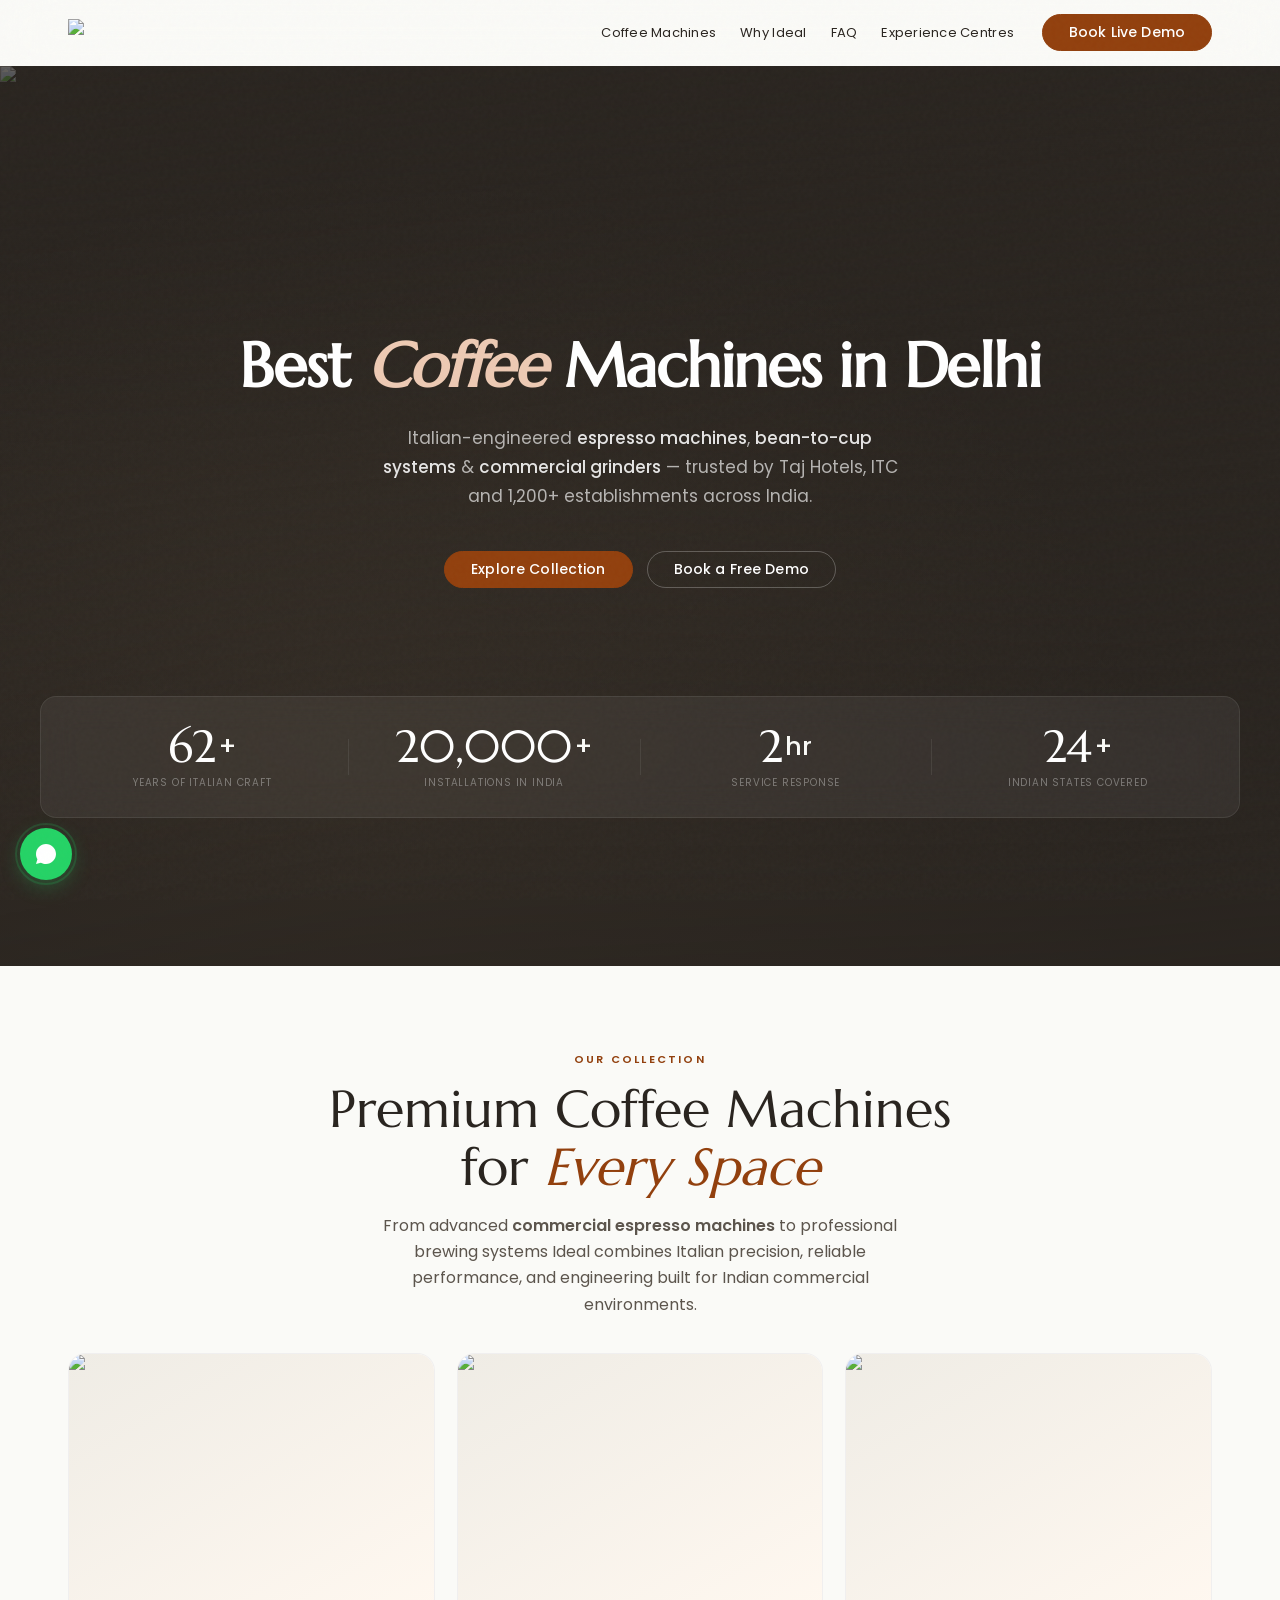
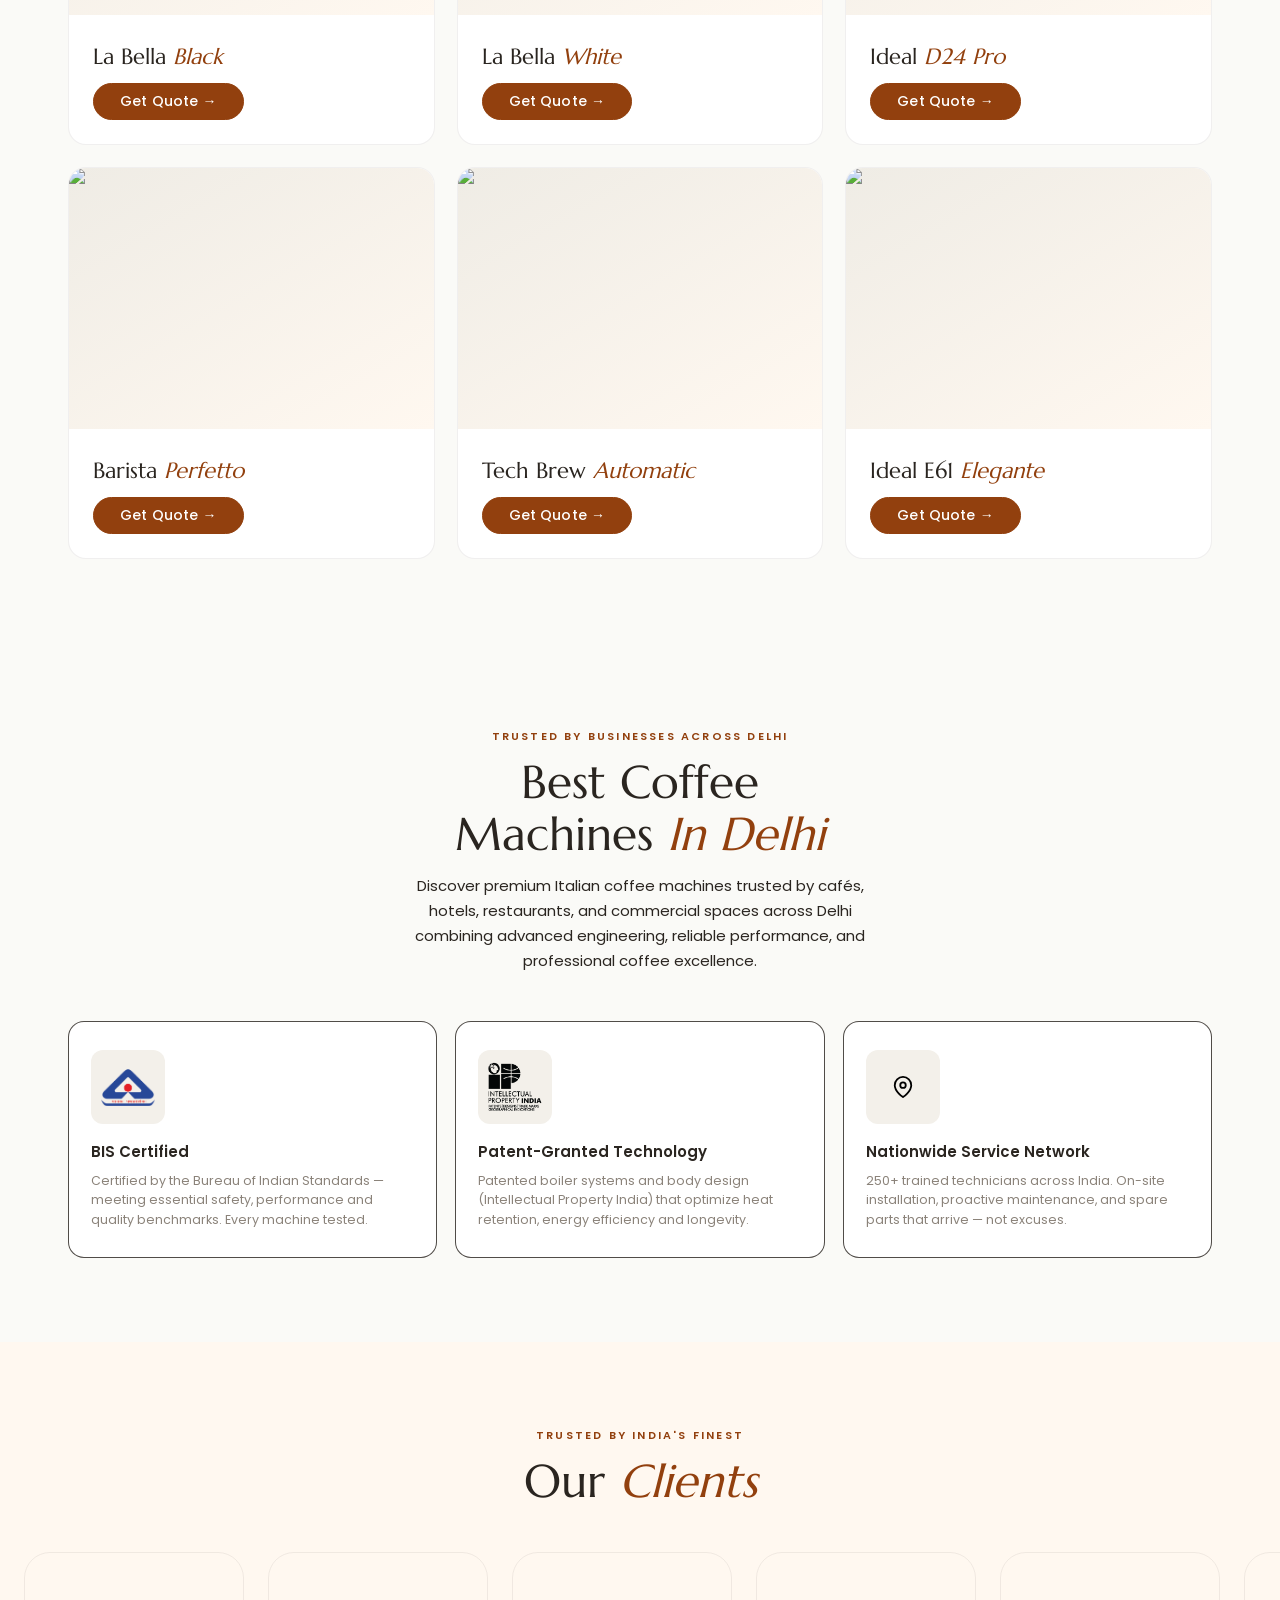
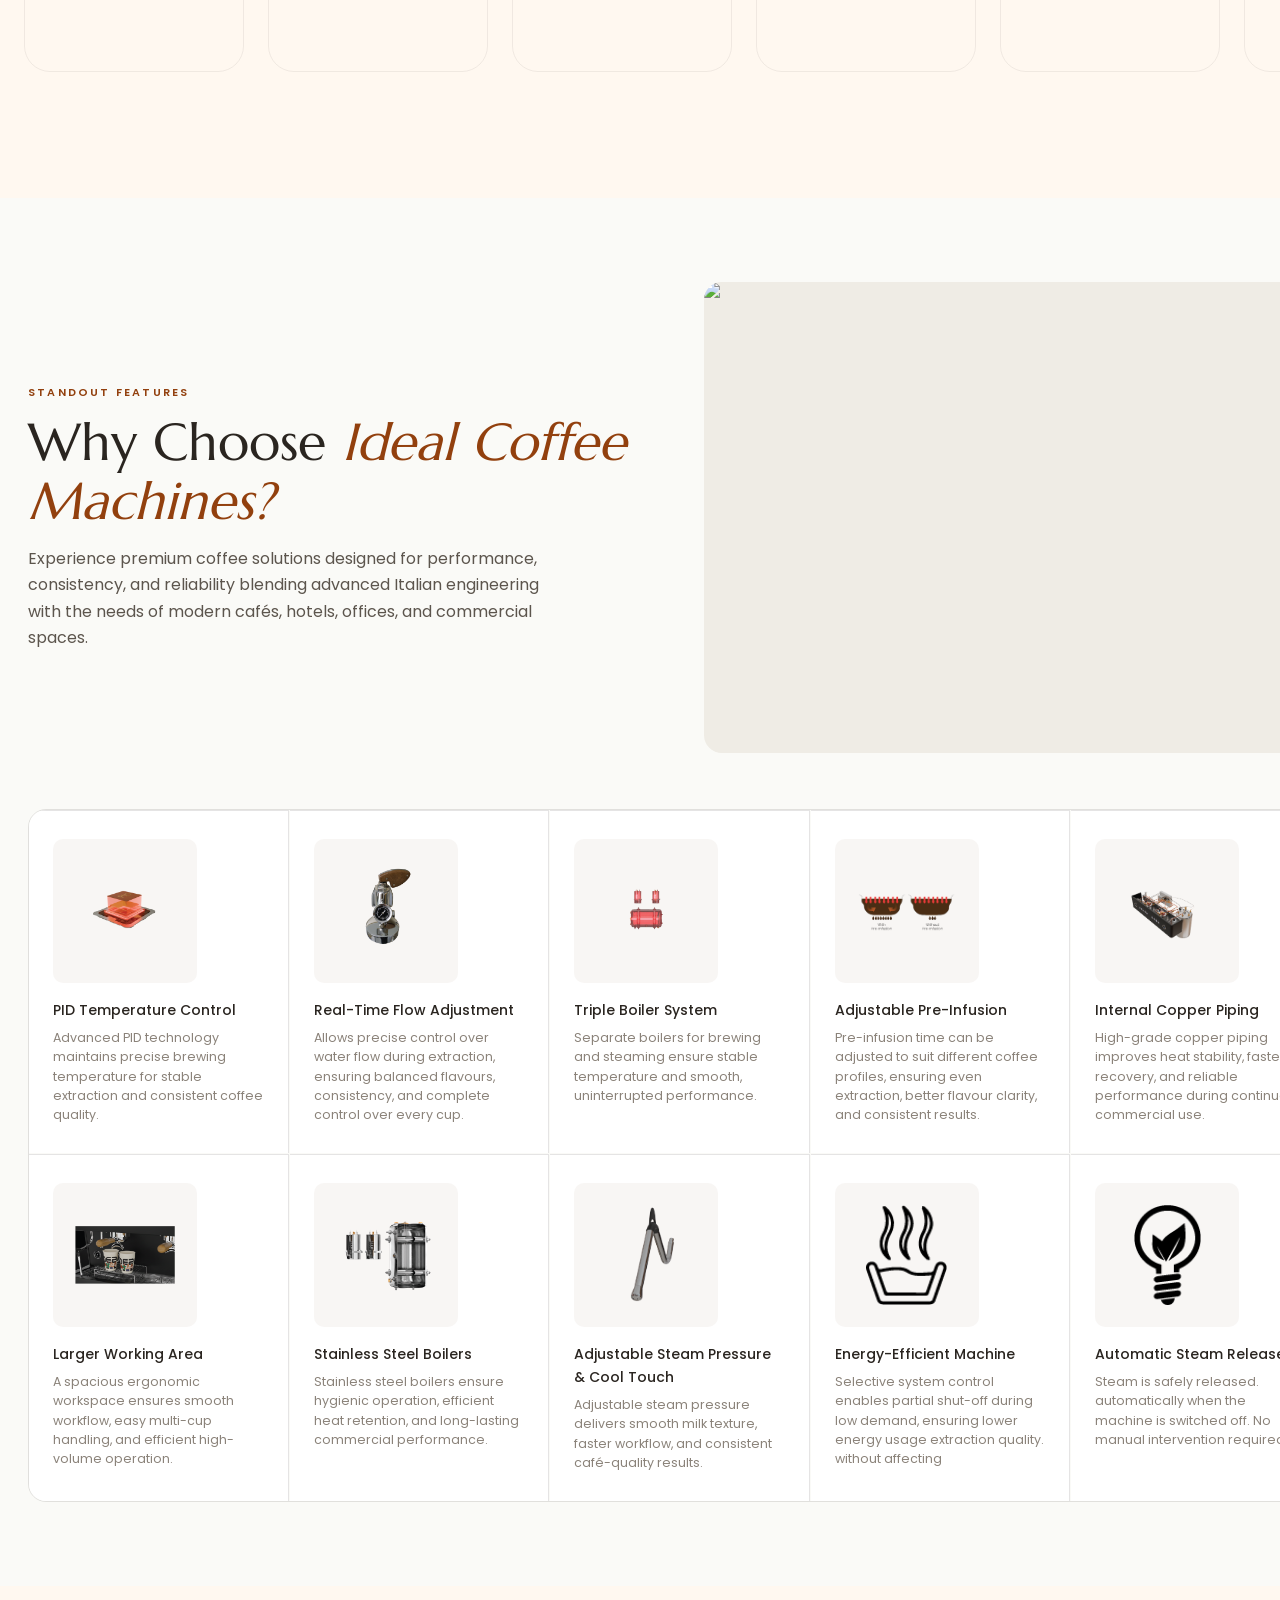
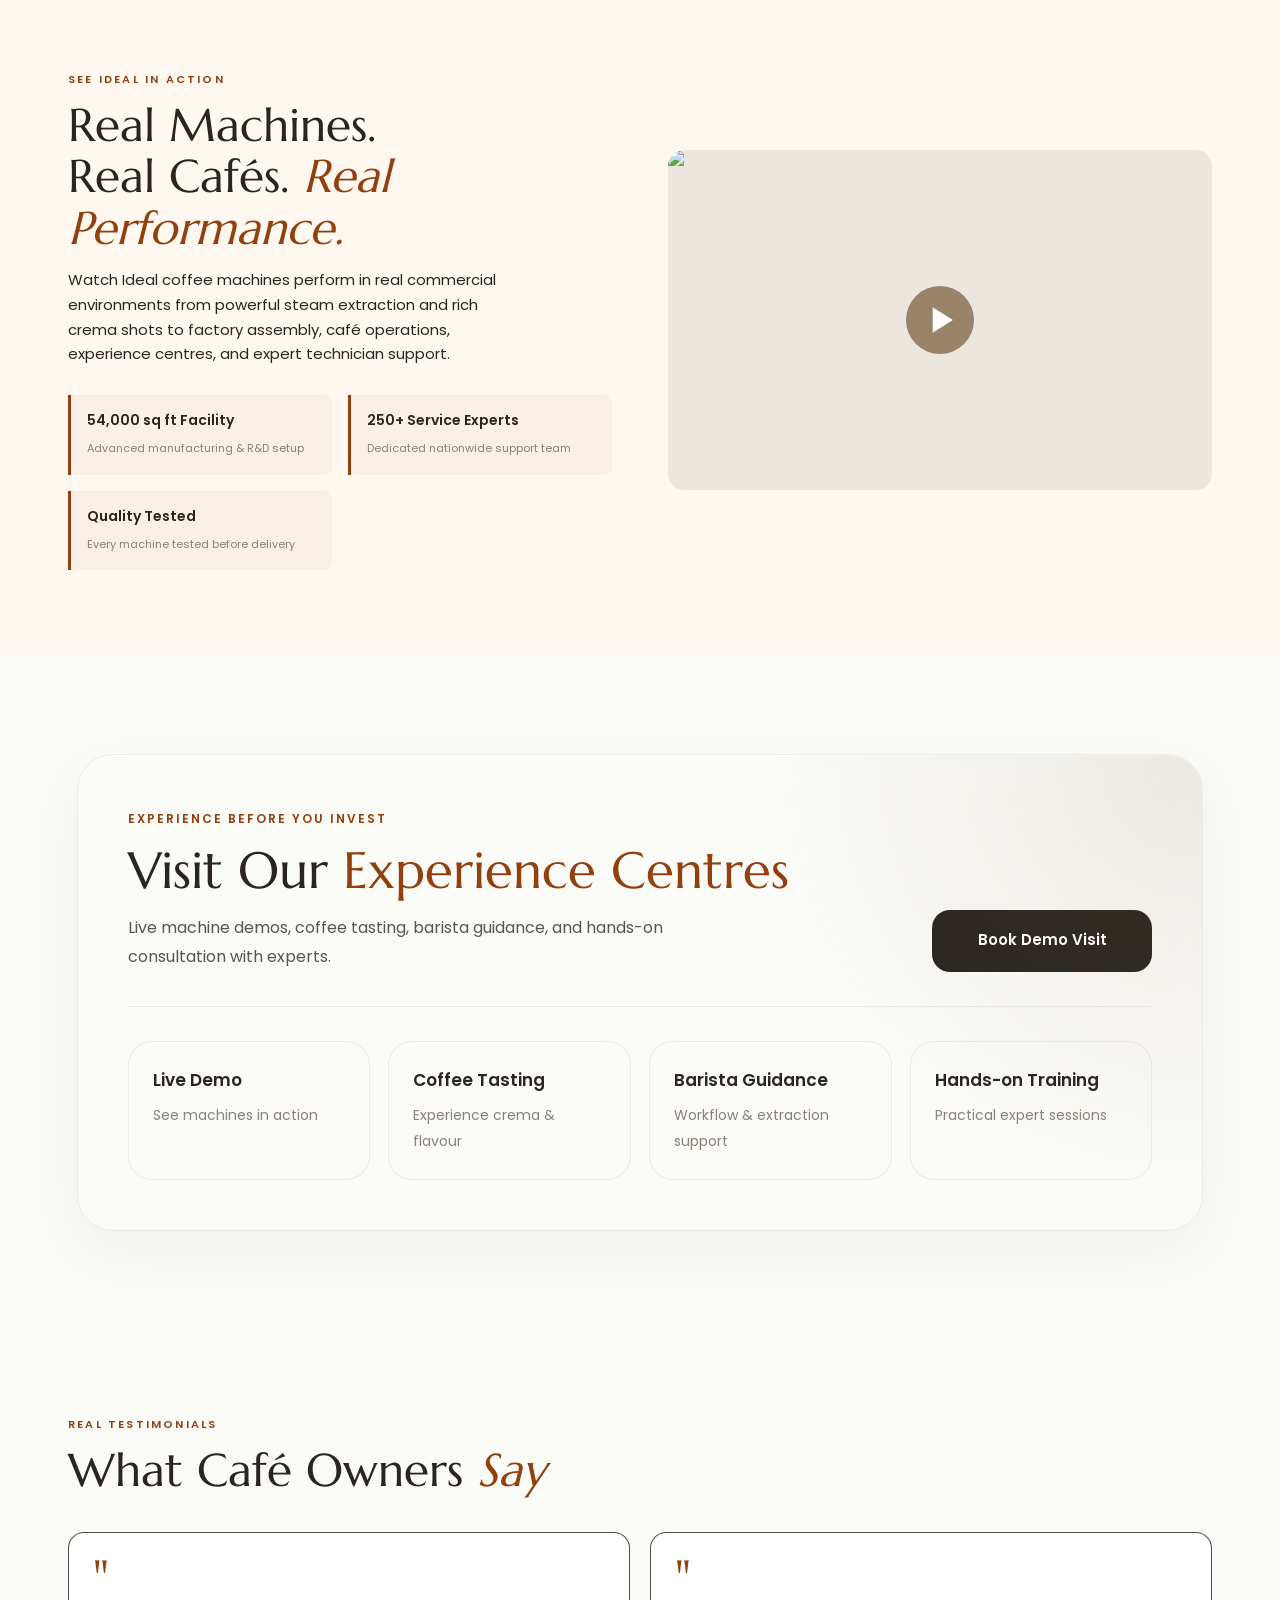
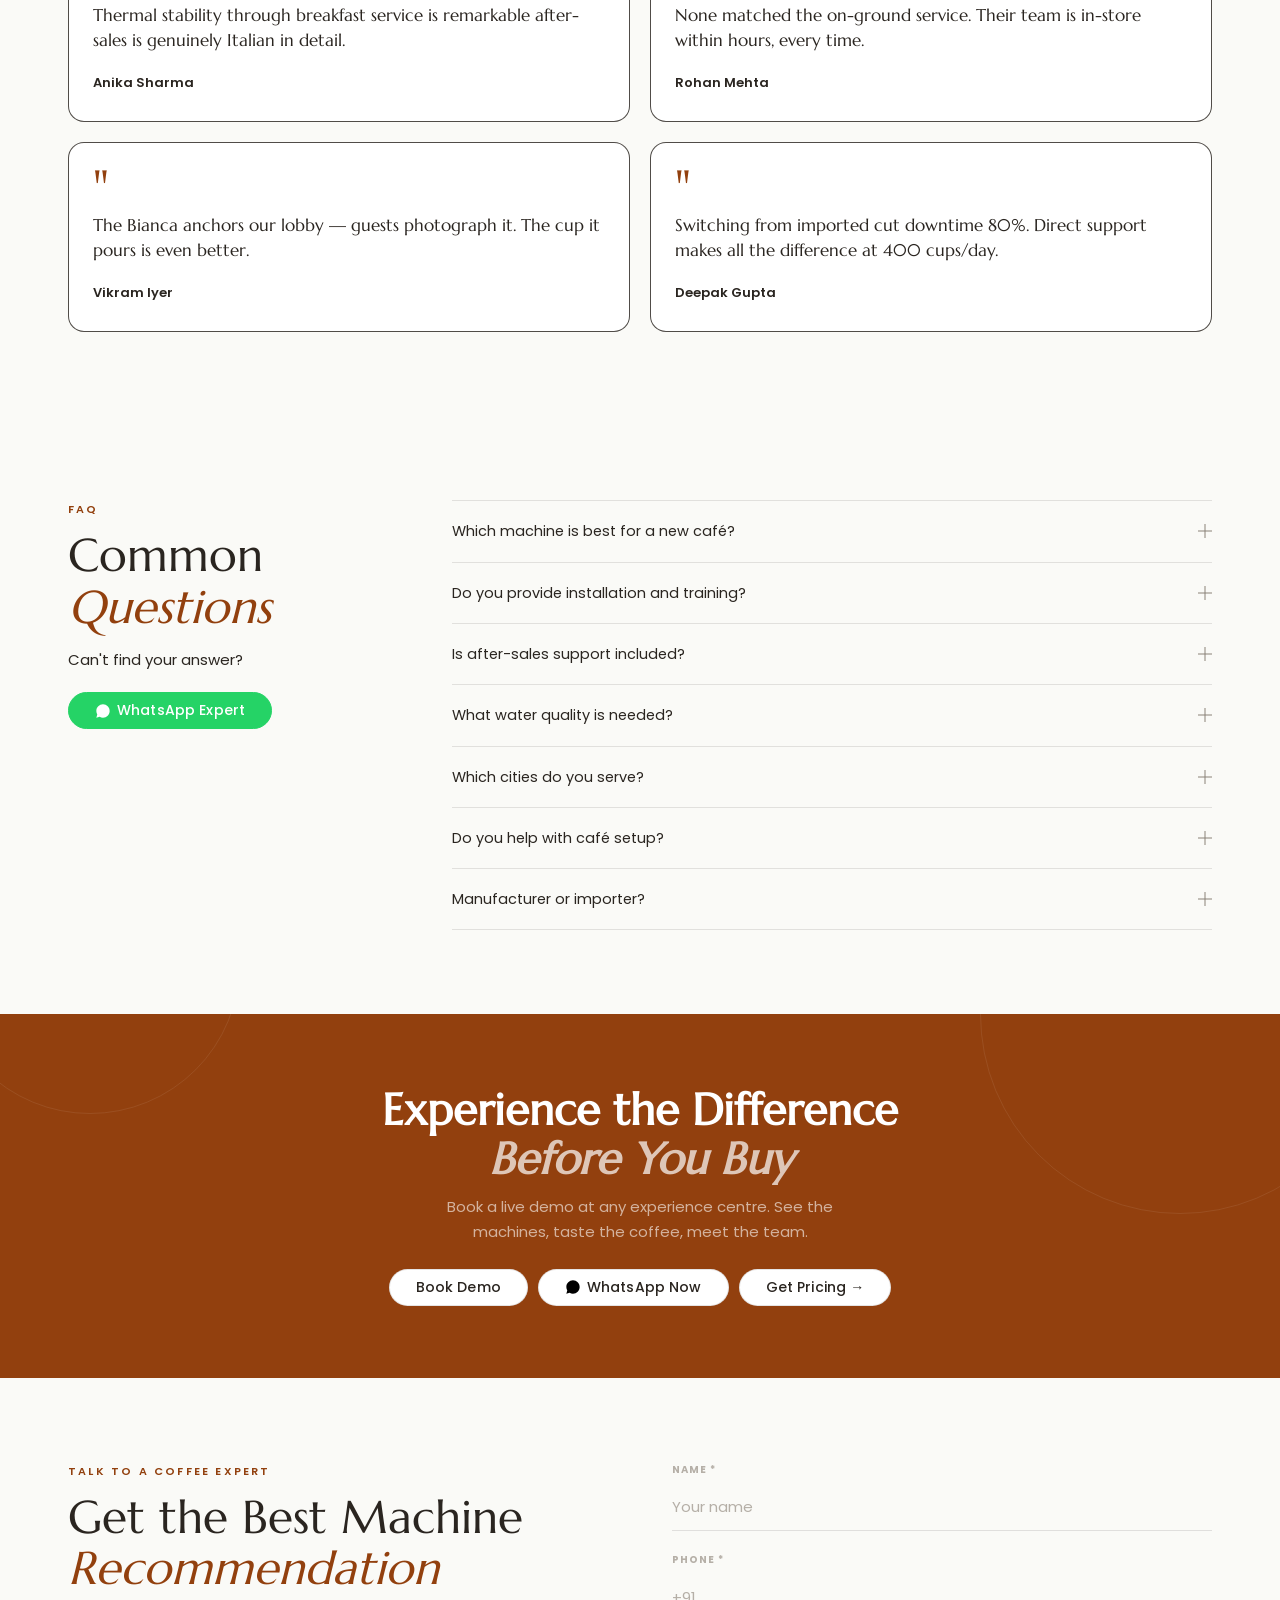
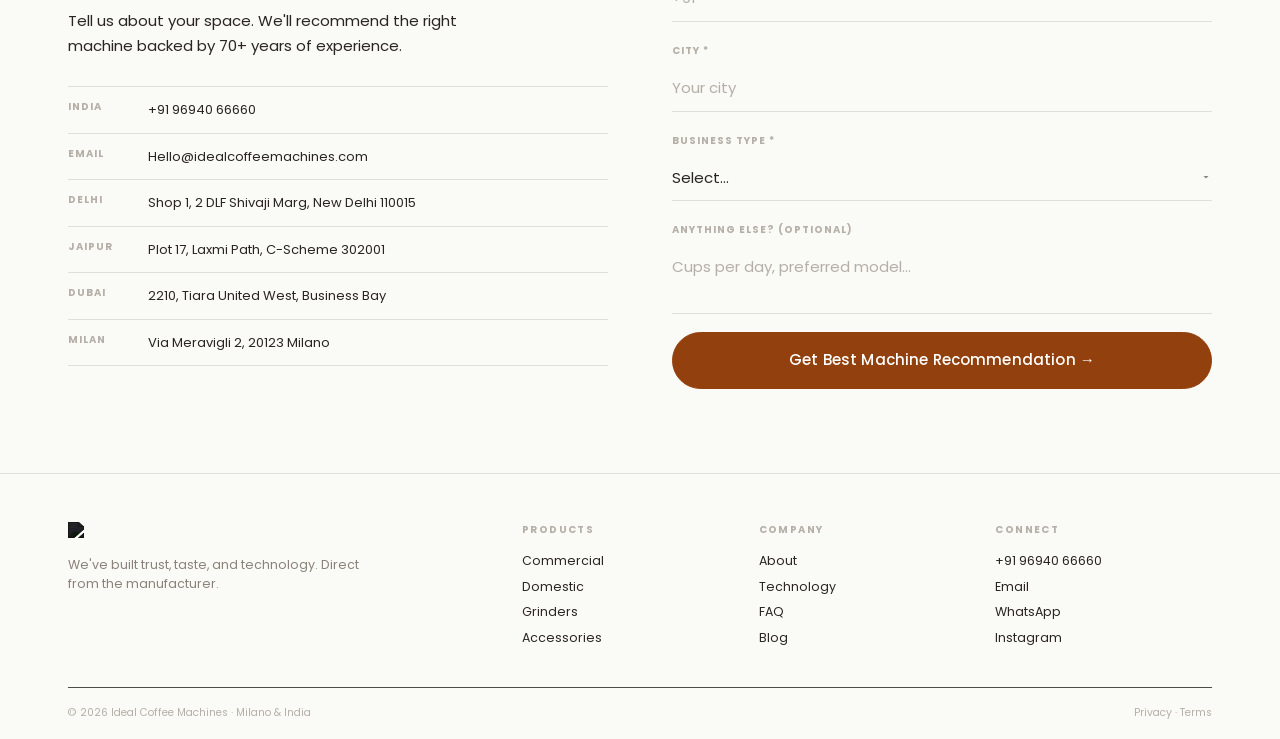
==== best-coffee-machines-in-delhi/index.html @ 32801169 "commit" ====
<!doctype html>
<html>
  <head>
    <title>Best Coffee Machines in Delhi — Ideal Coffee Machines | Premium Italian Espresso</title>
    <link rel="stylesheet" href="./style.css" />
    <link rel="stylesheet" href="./style-2.css" />
  </head>
  <body>
    <!doctype html>
    <html lang="en">
      <head>
        <meta charset="UTF-8" />
        <meta name="viewport" content="width=device-width,initial-scale=1" />
        <title>
          Best Coffee Machines in Delhi — Ideal Coffee Machines | Commercial
          Espresso Since 1954
        </title>
        <meta
          name="description"
          content="Delhi's #1 Italian coffee machine manufacturer since 1954. Multi-boiler espresso machines with BIS certification, patent-granted technology, direct factory support & nationwide service. 18,000+ cafés in 10+ countries. Book a live demo."
        />
        <meta
          name="keywords"
          content="Best Coffee Machines in Delhi,Commercial Coffee Machine,Espresso Machine Delhi,Bean to Cup Coffee Machine,Italian Coffee Machine,Cafe Coffee Machine,Hotel Coffee Machine,Coffee Grinder Delhi,Multi Boiler Coffee Machine,Triple Boiler System,E61 Group Head,PID Espresso Machine,Coffee Machine Manufacturer Delhi,BIS Certified Coffee Machine"
        />
        <meta
          name="robots"
          content="index,follow,max-snippet:-1,max-image-preview:large"
        />
        <link rel="canonical" href="https://idealcoffeemachines.com/" />
        <meta property="og:type" content="website" />
        <meta
          property="og:title"
          content="Best Coffee Machines in Delhi — Ideal Coffee Machines"
        />
        <meta
          property="og:description"
          content="Delhi's premium Italian coffee machine manufacturer. Multi-boiler technology, BIS certified, patent-granted. 18,000+ cafés. Book a live demo."
        />
        <meta property="og:url" content="https://idealcoffeemachines.com/" />
        <meta
          property="og:image"
          content="https://idealcoffeemachines.com/images/corporate/IpyPoqCLgO36xFar8OD8UncHZHo.avif"
        />
        <link rel="preconnect" href="https://fonts.googleapis.com" />
        <link rel="preconnect" href="https://fonts.gstatic.com" crossorigin />
        <link
          href="https://fonts.googleapis.com/css2?family=DM+Sans:ital,opsz,wght@0,9..40,300;0,9..40,400;0,9..40,500;0,9..40,600;1,9..40,400&family=Cormorant+Garamond:ital,wght@0,400;0,500;0,600;0,700;1,400;1,500&display=swap"
          rel="stylesheet"
        />
        <link rel="stylesheet" href="style.css" />
        <script type="application/ld+json">
          {
            "@context": "https://schema.org",
            "@type": "Organization",
            "name": "Ideal Coffee Machines",
            "url": "https://idealcoffeemachines.com",
            "logo": "https://idealcoffeemachines.com/images/logo-light.png",
            "description": "Delhi's premier Italian coffee machine manufacturer since 1954. Multi-boiler, BIS certified, patent-granted. 18,000+ cafés in 10+ countries.",
            "foundingDate": "1954",
            "numberOfEmployees": {
              "@type": "QuantitativeValue",
              "minValue": 250
            },
            "contactPoint": {
              "@type": "ContactPoint",
              "telephone": "+91-9694066660",
              "contactType": "sales",
              "areaServed": "IN"
            },
            "sameAs": [
              "https://www.instagram.com/idealcoffeemachines/",
              "https://www.facebook.com/idealkitchenappliances/",
              "https://www.youtube.com/@idealappliances8513"
            ]
          }
        </script>
        <script type="application/ld+json">
          {
            "@context": "https://schema.org",
            "@type": "FAQPage",
            "mainEntity": [
              {
                "@type": "Question",
                "name": "Which is the best coffee machine for a new café in Delhi?",
                "acceptedAnswer": {
                  "@type": "Answer",
                  "text": "The Ideal E61 Elegante or La Bella with multi-boiler systems, E61 group heads, PID temperature control, internal copper piping and adjustable pre-infusion are most recommended for new cafés."
                }
              },
              {
                "@type": "Question",
                "name": "Does Ideal provide installation and training?",
                "acceptedAnswer": {
                  "@type": "Answer",
                  "text": "Yes. 250+ trained technicians provide on-site installation. Every purchase includes the Ideal Barista Training Programme covering espresso fundamentals, milk texturing, workflow efficiency and machine handling."
                }
              },
              {
                "@type": "Question",
                "name": "Do you provide after-sales support?",
                "acceptedAnswer": {
                  "@type": "Answer",
                  "text": "Direct after-sales with no middlemen. 250+ technicians, real-time video support, on-site service, proactive maintenance, and spare parts available for years."
                }
              },
              {
                "@type": "Question",
                "name": "Which cities do you serve?",
                "acceptedAnswer": {
                  "@type": "Answer",
                  "text": "Experience centres in Delhi, Mumbai, Bengaluru, Jaipur, Kolkata, Ahmedabad, Indore, Goa, Chandigarh, Raipur and Guwahati. Service covers all major Delhin cities."
                }
              },
              {
                "@type": "Question",
                "name": "Are you a manufacturer or importer?",
                "acceptedAnswer": {
                  "@type": "Answer",
                  "text": "Ideal is a direct manufacturer with a 54,000 sq ft assembly facility, in-house R&D, BIS-compliant testing lab, and patent-granted boiler technology."
                }
              }
            ]
          }
        </script>

      </head>
      <body>
        <div class="progress" id="progress"></div>
        <header class="nav" id="nav">
          <div class="nav-in">
            <a href="https://idealcoffeemachines.com/" class="nav-logo"
              ><img
                src="https://idealcoffeemachines.com/images/product_logo.png"
                alt="Ideal Coffee Machines"
                width="140"
                height="40"
            /></a>
            <nav class="nav-links" id="navLinks">
              <a href="#machines">Coffee Machines</a><a href="#trust">Why Ideal</a
              >
              <a href="#faq">FAQ</a>
              <a href="#experience">Experience Centres</a>
            </nav>
            <div class="nav-r">
              <a href="https://idealcoffeemachines.com/contact" class="btn btn-g nav-cta">Book Live Demo</a
              ><button class="burger" id="burger" aria-label="Menu">
                <span></span><span></span>
              </button>
            </div>
          </div>
        </header>
        <aside class="drawer" id="drawer">
          <a href="#machines">Machines</a><a href="#why">Why Ideal</a
          ><a href="#experience">Experience Centres</a><a href="#story">Story</a
          ><a href="#faq">FAQ</a
          ><a
            href="https://idealcoffeemachines.com/contact"
            class="btn btn-g"
            style="margin-top: auto; text-align: center"
            >Book Live Demo →</a
          >
        </aside>

        <!-- ═══════ HERO ═══════ -->
        <section class="hero" id="hero">
          <div class="hero__bg">
            <img src="https://res.cloudinary.com/dol9rupin/image/upload/v1778494262/Pi7_image_tool_ev7z1p.jpg" alt="Premium Italian coffee machines in luxury showroom setting" width="1920" height="1080"/>
            <div class="hero__overlay"></div>
          </div>
        
          <div class="hero__content wrap">
            <h1 class="hero__title">
              <span class="anim-up d2">Best <em style="color: #edcab4;">Coffee</em> Machines in Delhi</span>
              <!-- <span class="anim-up d3"></span> -->
            </h1>
            <p class="hero__sub anim-up d4">Italian-engineered <strong>espresso machines</strong>, <strong>bean-to-cup systems</strong> &amp; <strong>commercial grinders</strong> — trusted by Taj Hotels, ITC and 1,200+ establishments across India.</p>
            <div class="hero__actions anim-up d5">
              <a href="#machines" class="btn btn--gold btn--lg magnetic">Explore Collection</a>
              <a href="https://idealcoffeemachines.com/contact" class="btn btn--outline btn--lg magnetic">Book a Free Demo</a>
            </div>
          </div>
        
          <!-- Stats ribbon -->
          <div class="hero__ribbon anim-up d6">
            <div class="ribbon__stat">
              <span class="counter" data-to="62">0</span><small>+</small>
              <p>Years of Italian Craft</p>
            </div>
            <div class="ribbon__div"></div>
            <div class="ribbon__stat">
              <span class="counter" data-to="20000">0</span><small>+</small>
              <p>Installations in India</p>
            </div>
            <div class="ribbon__div"></div>
            <div class="ribbon__stat">
              <span class="counter" data-to="2">0</span><small>hr</small>
              <p>Service Response</p>
            </div>
            <div class="ribbon__div"></div>
            <div class="ribbon__stat">
              <span class="counter" data-to="24">0</span><small>+</small>
              <p>Indian States Covered</p>
            </div>
          </div>
        </section>

        <!-- ═══════ MACHINES ═══════ -->
        <section class="section" id="machines">
          <div class="wrap">
            <div style="display: flex;align-items: center;justify-content: center;flex-direction: column;text-align: center;margin-bottom: 2.2rem;">
                <span class="label rv">Our Collection</span>
            <h2 class="section__title rv">Premium Coffee Machines<br/>for <em>Every Space</em></h2>
            <p class="section__desc rv">
              From advanced <strong>commercial espresso machines</strong> to professional brewing systems Ideal combines Italian precision, reliable performance, and engineering built for Indian commercial environments.
            </p>
            </div>
        
            <div class="product-grid" id="productGrid">

              <article class="product rv" data-cat="commercial">
                <div class="product__image">
                  <a href="https://idealcoffeemachines.com/flagship/ideal-la-bella-black">
                    <img src="https://res.cloudinary.com/dol9rupin/image/upload/v1778494262/Pi7_image_tool_ev7z1p.jpg" alt="La Bella Black — Premium café espresso machine with dual pressure gauges" loading="lazy"/>
                  </a>
                </div>
                <div class="product__body">
                  <h3>
                    <a href="https://idealcoffeemachines.com/flagship/ideal-la-bella-black">
                      La Bella <em>Black</em>
                    </a>
                  </h3>
                  <div class="product__actions"><a href="https://idealcoffeemachines.com/contact" class="btn btn--gold btn--sm">Get Quote →</a></div>
                </div>
              </article>
            
              <article class="product rv" data-cat="commercial">
                <div class="product__image">
                  <a href="https://idealcoffeemachines.com/flagship/ideal-la-bella-white">
                    <img src="https://img.idealcoffeemachines.com/uploads/products/1200x1200_prod_1762315854_4973.webp" alt="La Bella Bianca — Luxury hotel espresso machine with brass details" loading="lazy"/>
                  </a>
                </div>
                <div class="product__body">
                  <h3>
                    <a href="https://idealcoffeemachines.com/flagship/ideal-la-bella-white">
                      La Bella <em>White</em>
                    </a>
                  </h3>
                  <div class="product__actions"><a href="https://idealcoffeemachines.com/contact" class="btn btn--gold btn--sm">Get Quote →</a></div>
                </div>
              </article>
                          
              <article class="product rv" data-cat="commercial">
                <div class="product__image">
                  <a href="https://idealcoffeemachines.com/flagship/ideal-d24-pro">
                    <img src="https://img.idealcoffeemachines.com/uploads/products/1200x1200_prod_1762756703_1183.webp" alt="Ideal D24 Pro — Automatic bean-to-cup coffee machine for offices" loading="lazy"/>
                  </a>
                </div>
                <div class="product__body">
                  <h3>
                    <a href="https://idealcoffeemachines.com/flagship/ideal-d24-pro">
                      Ideal <em>D24 Pro</em>
                    </a>
                  </h3>
                  <div class="product__actions"><a href="https://idealcoffeemachines.com/contact" class="btn btn--gold btn--sm">Get Quote →</a></div>
                </div>
              </article>
                    
              <article class="product rv" data-cat="commercial">
                <div class="product__image">
                  <a href="https://idealcoffeemachines.com/flagship/barista-perfetto">
                    <img src="https://img.idealcoffeemachines.com/uploads/products/1200x1200_prod_1744283146_8887.webp" alt="Barista Perfetto — Multi-boiler commercial espresso machine Delhi" loading="lazy"/>
                  </a>
                </div>
                <div class="product__body">
                  <h3>
                    <a href="https://idealcoffeemachines.com/flagship/barista-perfetto">
                      Barista <em>Perfetto</em>
                    </a>
                  </h3>
                  <div class="product__actions"><a href="https://idealcoffeemachines.com/contact" class="btn btn--gold btn--sm">Get Quote →</a></div>
                </div>
              </article>
            
              <article class="product rv" data-cat="grinder">
                <div class="product__image">
                  <a href="https://idealcoffeemachines.com/flagship/ideal-tech-brew-automatic">
                    <img src="https://img.idealcoffeemachines.com/uploads/products/1200x1200_prod_1744878750_8422.webp" alt="Macinino Pro — Professional flat-burr coffee grinder Delhi" loading="lazy"/>
                  </a>
                </div>
                <div class="product__body">
                  <h3>
                    <a href="https://idealcoffeemachines.com/flagship/ideal-tech-brew-automatic">
                      Tech Brew<em> Automatic</em>
                    </a>
                  </h3>
                  <div class="product__actions"><a href="https://idealcoffeemachines.com/contact" class="btn btn--gold btn--sm">Get Quote →</a></div>
                </div>
              </article>
            
              <article class="product rv" data-cat="home">
                <div class="product__image">
                  <a href="https://idealcoffeemachines.com/flagship/ideal-e61-elegante">
                    <img src="https://img.idealcoffeemachines.com/uploads/products/1200x1200_prod_1744633589_4384.webp" alt="E61 Elegante — Compact domestic espresso machine for home baristas" loading="lazy"/>
                  </a>
                </div>
                <div class="product__body">
                  <h3>
                    <a href="https://idealcoffeemachines.com/flagship/ideal-e61-elegante">
                      Ideal E61<em> Elegante</em>
                    </a>
                  </h3>
                  <div class="product__actions"><a href="https://idealcoffeemachines.com/contact" class="btn btn--gold btn--sm">Get Quote →</a></div>
                </div>
              </article>

            </div>
          </div>
        </section>

        <!-- 2. TRUST BUILDING — Addresses buyer fears directly -->
        <section class="sec trust-sec">
          <div class="wrap">
            <div class="trust-top">
              <div class="wrap" style="text-align:center">
                <span class="label rv">Trusted by Businesses Across Delhi</span>
              
                <h2 class="section__title rv sh" style="margin-left:auto;margin-right:auto">
                  Best Coffee <br> Machines <em>In Delhi</em>
                </h2>
              
                <p class="sp">
                  Discover premium Italian coffee machines trusted by cafés, hotels,
                  restaurants, and commercial spaces across Delhi combining advanced
                  engineering, reliable performance, and professional coffee excellence.
                </p>
              </div>
              
              <!-- <div class="trust-fears rv">
                <div class="fear">
                  <div class="fear-x">✕</div>
                  <div>
                    <strong>Bad After-Sales Service</strong
                    ><span
                      >250+ brand-trained technicians, real-time video support,
                      direct — not through dealers</span
                    >
                  </div>
                </div>
                <div class="fear">
                  <div class="fear-x">✕</div>
                  <div>
                    <strong>No Spare Parts Available</strong
                    ><span
                      >In-house manufacturing means parts always in stock,
                      shipped immediately, for years</span
                    >
                  </div>
                </div>
                <div class="fear">
                  <div class="fear-x">✕</div>
                  <div>
                    <strong>Imported Unknown Brands</strong
                    ><span
                      >We're the manufacturer — 54,000 sq ft facility, in-house
                      R&D, BIS-certified testing lab</span
                    >
                  </div>
                </div>
                <div class="fear">
                  <div class="fear-x">✕</div>
                  <div>
                    <strong>Machine Breakdowns & Downtime</strong
                    ><span
                      >Proactive maintenance, on-site service in hours, AMC
                      packages that keep you running</span
                    >
                  </div>
                </div>
              </div> -->
            </div>

            <div class="trust-grid">
              <div class="tg rv">
                <div class="tg-ico">
                  <img src="./icons/a2.png" alt="">
                </div>
                <h3>BIS Certified</h3>
                <p>
                  Certified by the Bureau of Indian Standards — meeting
                  essential safety, performance and quality benchmarks. Every
                  machine tested.
                </p>
              </div>
              <div class="tg rv">
                <div class="tg-ico">
                  <img src="./icons/a1.png" alt="">
                </div>
                <h3>Patent-Granted Technology</h3>
                <p>
                  Patented boiler systems and body design (Intellectual Property
                  India) that optimize heat retention, energy efficiency and
                  longevity.
                </p>
              </div>
              <!-- <div class="tg rv">
                <div class="tg-ico">
                  <svg
                    width="22"
                    height="22"
                    viewBox="0 0 24 24"
                    fill="none"
                    stroke="#000"
                    stroke-width="2"
                  >
                    <path d="M22 11.08V12a10 10 0 1 1-5.93-9.14" />
                    <polyline points="22 4 12 14.01 9 11.01" />
                  </svg>
                </div>
                <h3>Direct Brand Support</h3>
                <p>
                  No middlemen. No reseller layers. You deal directly with the
                  manufacturer faster response, better pricing, real
                  accountability.
                </p>
              </div> -->
              <!-- <div class="tg rv">
                <div class="tg-ico">
                  <img src="./icons/a4.png" alt="">
                </div>
                <h3>In-house Assembly</h3>
                <p>
                  54,000 sq ft manufacturing facility with in-house R&D, skilled
                  technicians trained on espresso machines, and rigorous QC
                  testing.
                </p>
              </div> -->
              <div class="tg rv">
                <div class="tg-ico">
                  <svg
                    width="22"
                    height="22"
                    viewBox="0 0 24 24"
                    fill="none"
                    stroke="#000"
                    stroke-width="2"
                  >
                    <path d="M21 10c0 7-9 13-9 13s-9-6-9-13a9 9 0 0 1 18 0z" />
                    <circle cx="12" cy="10" r="3" />
                  </svg>
                </div>
                <h3>Nationwide Service Network</h3>
                <p>
                  250+ trained technicians across India. On-site installation,
                  proactive maintenance, and spare parts that arrive — not
                  excuses.
                </p>
              </div> 
              <!-- <div class="tg rv">
                <div class="tg-ico">
                  <svg
                    width="22"
                    height="22"
                    viewBox="0 0 24 24"
                    fill="none"
                    stroke="#000"
                    stroke-width="2"
                  >
                    <path d="M3 9l9-7 9 7v11a2 2 0 0 1-2 2H5a2 2 0 0 1-2-2z" />
                    <polyline points="9 22 9 12 15 12 15 22" />
                  </svg>
                </div>
                <h3>Experience Centres</h3>
                <p>
                  Walk in, see the machines in action, taste the coffee, get
                  barista training.
                </p>
              </div> -->
              <!-- <div class="tg tg-wide rv">
                <div class="tg-ico">
                  <svg
                    width="22"
                    height="22"
                    viewBox="0 0 24 24"
                    fill="none"
                    stroke="#fff"
                    stroke-width="2"
                  >
                    <path d="M17 21v-2a4 4 0 0 0-4-4H5a4 4 0 0 0-4 4v2" />
                    <circle cx="9" cy="7" r="4" />
                    <path d="M23 21v-2a4 4 0 0 0-3-3.87" />
                    <path d="M16 3.13a4 4 0 0 1 0 7.75" />
                  </svg>
                </div>
                <h3>Used by Leading Café Chains & Hotels</h3>
                <p>
                  Trusted by Taj Hotels, ITC, Motley Brew, specialty cafés and
                  18,000+ coffee businesses across 10+ countries. If they trust
                  us with 500 cups a day, so can you.
                </p>
              </div> -->
            </div>
          </div>
        </section>

        <!-- CLIENT LOGOS -->
        <section class="section section--warm clients-section">
          <div class="wrap" style="text-align:center">
            <span class="label rv">Trusted By India's Finest</span>
            <h2 class="section__title rv sh" style="margin-left:auto;margin-right:auto">Our <em>Clients</em></h2>
          </div>
          <section class="cl-sec">
            <div class="cl-slider" id="clSlider">
              <div class="cl-track">
          
                <div class="cl-logo">
                  <img draggable="false" src="https://img.idealcoffeemachines.com/uploads/our_client_img/Taj_Hotels_logo_svg.png" alt="">
                </div>
          
                <div class="cl-logo">
                  <img draggable="false" src="https://img.idealcoffeemachines.com/uploads/our_client_img/image.png" alt="">
                </div>
          
                <div class="cl-logo">
                  <img draggable="false" src="https://img.idealcoffeemachines.com/uploads/our_client_img/image-1.png" alt="">
                </div>
          
                <div class="cl-logo">
                  <img draggable="false" src="https://img.idealcoffeemachines.com/uploads/our_client_img/image-2.png" alt="">
                </div>
          
                <div class="cl-logo">
                  <img draggable="false" src="https://img.idealcoffeemachines.com/uploads/our_client_img/1-1.png" alt="">
                </div>
          
                <div class="cl-logo">
                  <img draggable="false" src="https://img.idealcoffeemachines.com/uploads/our_client_img/image-3.png" alt="">
                </div>
          
                <div class="cl-logo">
                  <img draggable="false" src="https://img.idealcoffeemachines.com/uploads/our_client_img/montley-brew-logo2_(1).png" alt="">
                </div>
          
                <div class="cl-logo">
                  <img draggable="false" src="https://img.idealcoffeemachines.com/uploads/our_client_img/1-4.png" alt="">
                </div>
          
                <!-- DUPLICATE -->
                <div class="cl-logo">
                  <img draggable="false" src="https://img.idealcoffeemachines.com/uploads/our_client_img/Taj_Hotels_logo_svg.png" alt="">
                </div>
          
                <div class="cl-logo">
                  <img draggable="false" src="https://img.idealcoffeemachines.com/uploads/our_client_img/image.png" alt="">
                </div>
          
                <div class="cl-logo">
                  <img draggable="false" src="https://img.idealcoffeemachines.com/uploads/our_client_img/image-1.png" alt="">
                </div>
          
                <div class="cl-logo">
                  <img draggable="false" src="https://img.idealcoffeemachines.com/uploads/our_client_img/image-2.png" alt="">
                </div>
              </div>
            </div>
          </section>
        </section>

        <!-- 4. WHY IDEAL -->
        <!-- <section class="sec" id="why">
          <div class="wrap">
            <div class="wrap" style="text-align:center">
                <span class="label rv">Why You Can Trust Us</span>
                <h2 class="section__title rv sh" style="margin-left:auto;margin-right:auto">Why<em> Ideal?</em></h2>
            </div>
            <div class="why-grid">
              <div class="wg rv">
                <div class="wg-img">
                  <img
                    src="https://idealcoffeemachines.com/images/demo/advance1.png"
                    alt="Triple Boiler"
                    loading="lazy"
                  />
                </div>
                <h3>Triple Boiler Stability</h3>
                <p>
                  Stable extraction from cup #1 to cup #500. No temperature
                  drops during rush hour.
                </p>
              </div>
              <div class="wg rv">
                <div class="wg-img">
                  <img
                    src="https://idealcoffeemachines.com/images/demo/advance2.png"
                    alt="E61 Heads"
                    loading="lazy"
                  />
                </div>
                <h3>Real E61 Group Heads</h3>
                <p>
                  Gold standard in commercial espresso. Proven thermal
                  stability, universal compatibility.
                </p>
              </div>
              <div class="wg rv">
                <div class="wg-img">
                  <img
                    src="https://idealcoffeemachines.com/images/demo/advance3.png"
                    alt="SS Boilers"
                    loading="lazy"
                  />
                </div>
                <h3>Stainless Steel Boilers</h3>
                <p>
                  Corrosion-resistant, patented design. Built for 10+ years of
                  daily commercial service.
                </p>
              </div>
              <div class="wg rv">
                <div class="wg-img">
                  <img
                    src="https://idealcoffeemachines.com/images/demo/advance4.png"
                    alt="Energy"
                    loading="lazy"
                  />
                </div>
                <h3>Energy Efficient Design</h3>
                <p>
                  Selective group shutdown during low demand. Lower bills, zero
                  compromise.
                </p>
              </div>
              <div class="wg rv">
                <div class="wg-img">
                  <img
                    src="https://idealcoffeemachines.com/images/demo/advance5.png"
                    alt="Work area"
                    loading="lazy"
                  />
                </div>
                <h3>Large Working Area</h3>
                <p>
                  Spacious, ergonomic workspace for takeaway cups and
                  high-volume service.
                </p>
              </div>
              <div class="wg rv">
                <div class="wg-img">
                  <img
                    src="https://idealcoffeemachines.com/images/demo/advance2.png"
                    alt="Steam"
                    loading="lazy"
                  />
                </div>
                <h3>Professional Steam Power</h3>
                <p>
                  Cool-touch 4-hole wand. Silky microfoam for every texture and
                  latte art style.
                </p>
              </div>
            </div>
          </div>
        </section> -->

        
        <!-- ═══════ CRAFT / FEATURES ═══════ -->
        <section class="section"  id="trust">
          <div class="wrap">
            <div class="craft-header">
             <div class="craft-header__text rv">
               <span class="label">Standout Features</span>
               <h2 class="section__title">
                 Why Choose <em>Ideal Coffee Machines?</em>
               </h2>
               <p class="section__desc">
                 Experience premium coffee solutions designed for performance, consistency, and reliability blending advanced Italian engineering with the needs of modern cafés, hotels, offices, and commercial spaces.
               </p>
             </div>
              <div class="craft-header__img rv">
                <img src="https://img.idealcoffeemachines.com/uploads/blogs/blog_176061990727147.jpg" alt="Ideal Coffee Machine dual pressure gauge close-up" loading="lazy"/>
              </div>
            </div>
        
            <div class="features-grid">

              <div class="feature rv">
                <div class="feature__icon">
                  <img src="./icons/1.png" alt="" loading="lazy"/>
                </div>
            
                <h3>PID Temperature Control</h3>
            
                <p>
                    Advanced PID technology maintains precise brewing temperature for stable extraction and consistent coffee quality.

                </p>
              </div>
      
              <div class="feature rv">
                <div class="feature__icon">
                  <img src="./icons/4.png" alt="" loading="lazy"/>
                </div>
            
                <h3>Real-Time Flow Adjustment</h3>
            
                <p>
                  Allows precise control over water flow during extraction, ensuring balanced flavours, consistency, and complete control over every cup.
                </p>
              </div>
            
              <div class="feature rv">
                <div class="feature__icon">
                  <img src="./icons/5.png" alt="" loading="lazy"/>
                </div>
            
                <h3>Triple Boiler System</h3>
            
                <p>
                  Separate boilers for brewing and steaming ensure stable temperature and smooth, uninterrupted performance.
                </p>
              </div>
            
              <div class="feature rv">
                <div class="feature__icon">
                  <img src="./icons/6.png" alt="" loading="lazy"/>
                </div>
            
                <h3>Adjustable Pre-Infusion</h3>
            
                <p>
                  Pre-infusion time can be adjusted to suit different coffee profiles, ensuring even extraction, better flavour clarity, and consistent results.
                </p>
              </div>
            
              <div class="feature rv">
                <div class="feature__icon">
                  <img src="./icons/7.png" alt="" loading="lazy"/>
                </div>
            
                <h3>Internal Copper Piping</h3>
            
                <p>
                    High-grade copper piping improves heat stability, faster recovery, and reliable performance during continuous commercial use.
                </p>
              </div>
              
                <div class="feature rv">
                  <div class="feature__icon">
                    <img src="./icons/9.png" alt="" loading="lazy"/>
                  </div>
              
                  <h3>Larger Working Area</h3>
              
                  <p>
                      A spacious ergonomic workspace ensures smooth workflow, easy multi-cup handling, and efficient high-volume operation.

                  </p>
                </div>
              
              
                <div class="feature rv">
                  <div class="feature__icon">
                    <img src="./icons/10.png" alt="" loading="lazy"/>
                  </div>
              
                  <h3>Stainless Steel Boilers</h3>
              
                  <p>
                      Stainless steel boilers ensure hygienic operation, efficient heat retention, and long-lasting commercial performance.
                  </p>
                </div>
              
              
                <div class="feature rv">
                  <div class="feature__icon">
                   <img src="./icons/8.png" alt="" loading="lazy"/>
                  </div>
              
                  <h3>Adjustable Steam Pressure & Cool Touch</h3>
              
                  <p>
                      Adjustable steam pressure delivers smooth milk texture, faster workflow, and consistent café-quality results.

                  </p>
                </div>
                
                <div class="feature rv">
                  <div class="feature__icon">
                    <img src="./icons/2.png" alt="" loading="lazy"/>
                  </div>
            
                  <h3>Energy-Efficient Machine</h3>
            
                  <p>
                    Selective system control enables partial shut-off during low demand, ensuring lower energy usage extraction quality. without affecting
                  </p>
                </div>
            
                <div class="feature rv">
                  <div class="feature__icon">
                    <img src="./icons/3.png" alt="" loading="lazy"/>
                  </div>
            
                  <h3>Automatic Steam Release</h3>
            
                  <p>
                    Steam is safely released. automatically when the machine is switched off. No manual intervention required.
                  </p>
                </div>
            
      
            </div>
          </div>
        </section>

        <!-- 6. MANUFACTURER / VIDEO -->
        <section class="sec mfg-sec section--warm">
          <div class="wrap">
            <div class="mfg-row">
              <div class="mfg-left rv">
                <span class="label">See Ideal In Action</span>
                <h2 class="sh">
                  Real Machines.<br />
                  Real Cafés. <em>Real Performance.</em>
                </h2>
                <p class="sp">
                  Watch Ideal coffee machines perform in real commercial environments from powerful steam extraction and rich crema shots to factory assembly, café operations, experience centres, and expert technician support.
                </p>

                <div class="mfg-points">
                  <div class="mp">
                    <strong>54,000 sq ft Facility</strong>
                    <span>Advanced manufacturing & R&D setup</span>
                  </div>
                
                  <div class="mp">
                    <strong>250+ Service Experts</strong>
                    <span>Dedicated nationwide support team</span>
                  </div>
                
                  <!-- <div class="mp">
                    <strong>BIS Certified</strong>
                    <span>Built to Indian quality standards</span>
                  </div> -->
                
                  <div class="mp">
                    <strong>Quality Tested</strong>
                    <span>Every machine tested before delivery</span>
                  </div>
                </div>

              </div>
              <div class="mfg-right rv">
                <div class="vid-placeholder">
                  <img
                    src="https://idealcoffeemachines.com/images/corporate/IpyPoqCLgO36xFar8OD8UncHZHo.avif"
                    alt="Manufacturing facility"
                    loading="lazy"
                  />
                  <div class="vid-play">
                    <svg width="44" height="44" viewBox="0 0 24 24" fill="#fff">
                      <path d="M8 5v14l11-7z" />
                    </svg>
                  </div>
                </div>
              </div>
            </div>
          </div>
        </section>

        <!-- PREMIUM EXPERIENCE SECTION -->
        <section class="xp-sec" id="experience">
          
            <div class="xp-card">
          
              <div class="xp-top">
          
                <div class="xp-copy">
                  <span class="xp-label">Experience Before You Invest</span>
          
                  <h2 class="xp-title">
                    Visit Our <em>Experience Centres</em>
                  </h2>
          
                  <p class="xp-desc">
                    Live machine demos, coffee tasting, barista guidance,
                    and hands-on consultation with experts.
                  </p>
                </div>
          
                <button class="xp-btn" id="xpOpen">
                  Book Demo Visit
                </button>
          
              </div>
          
              <div class="xp-bottom">
          
                <div class="xp-feature">
                  <strong>Live Demo</strong>
                  <span>See machines in action</span>
                </div>
          
                <div class="xp-feature">
                  <strong>Coffee Tasting</strong>
                  <span>Experience crema & flavour</span>
                </div>
          
                <div class="xp-feature">
                  <strong>Barista Guidance</strong>
                  <span>Workflow & extraction support</span>
                </div>
          
                <div class="xp-feature">
                  <strong>Hands-on Training</strong>
                  <span>Practical expert sessions</span>
                </div>
          
              </div>
          
            </div>
          
          </section>
          
          <!-- POPUP -->
          <div class="xp-popup" id="xpPopup">
          
            <div class="xp-modal">
          
              <button class="xp-close" id="xpClose">×</button>
          
              <span class="xp-label">Book a Session</span>
          
              <h3 class="xp-modal-title">
                Schedule Your <em>Experience Visit</em>
              </h3>
          
              <form class="xp-form">
          
                <div class="xp-grid">
          
                  <input type="text" placeholder="Your Name" required>
                  <input type="email" placeholder="Email Address" required>
          
                  <input type="text" placeholder="Contact Number" required>
          
                  <select required>
                    <option value="">Select City</option>
                    <option>Delhi</option>
                    <option>Jaipur</option>
                    <option>Goa</option>
                    <option>Ahmedabad</option>
                    <option>Indore</option>
                  </select>
          
                </div>
          
                <textarea placeholder="Tell us about your requirement"></textarea>
          
                <button type="submit" class="xp-submit">
                  Submit Request
                </button>
          
              </form>
          
            </div>
          
          </div>
        
        <!-- COMPARISON SECTION -->
        <!-- <section class="cmp-sec">
        
          <div class="cmp-head">
            <span class="cmp-label">Why Businesses Choose Ideal</span>
        
            <h2 class="cmp-title">
              Built Beyond Typical <em>Imported Systems</em>
            </h2>
        
            <p class="cmp-desc">
              Compare the difference between standard reseller-based coffee machine brands
              and Ideal’s direct manufacturing & support ecosystem.
            </p>
          </div>
        
          <div class="cmp-wrap">
        
            <div class="cmp-table">
        
              <div class="cmp-row cmp-top">
                <div class="cmp-col">Typical Importer Brand</div>
                <div class="cmp-col active">Ideal Coffee Machines</div>
              </div>
        
              <div class="cmp-row">
                <div class="cmp-col">
                  <span>Reseller-based support</span>
                </div>
        
                <div class="cmp-col active">
                  <span>Direct manufacturer support</span>
                </div>
              </div>
        
              <div class="cmp-row">
                <div class="cmp-col">
                  <span>Basic single boiler systems</span>
                </div>
        
                <div class="cmp-col active">
                  <span>Advanced multi-boiler technology</span>
                </div>
              </div>
        
              <div class="cmp-row">
                <div class="cmp-col">
                  <span>Limited spare availability</span>
                </div>
        
                <div class="cmp-col active">
                  <span>In-house parts & service network</span>
                </div>
              </div>
        
              <div class="cmp-row">
                <div class="cmp-col">
                  <span>Generic imported engineering</span>
                </div>
        
                <div class="cmp-col active">
                  <span>Patent-backed machine engineering</span>
                </div>
              </div>

              <div class="cmp-row">
                <div class="cmp-col">
                  <span>No product experience access</span>
                </div>
        
                <div class="cmp-col active">
                  <span>Live demo & training centres</span>
                </div>
              </div>
        
            </div>
        
          </div>
        
        </section> -->
      
        <!-- 10. TESTIMONIALS -->
        <section class="sec" id="reviews">
          <div class="wrap">
            <span class="label rv">Real Testimonials</span>
            <h2 class="sh rv">What Café Owners <em>Say</em></h2>
            <div class="rev-grid">
              <blockquote class="rev rv">
                <div class="qt">"</div>
                <p>
                  Thermal stability through breakfast service is remarkable
                  after-sales is genuinely Italian in detail.
                </p>
                <cite
                  ><strong>Anika Sharma</strong
                  >
              </blockquote>
              <blockquote class="rev rv">
                <div class="qt">"</div>
                <p>
                  None matched the on-ground service. Their team is in-store
                  within hours, every time.
                </p>
                <cite
                  ><strong>Rohan Mehta</strong
                  >
              </blockquote>
              <blockquote class="rev rv">
                <div class="qt">"</div>
                <p>
                  The Bianca anchors our lobby — guests photograph it. The cup
                  it pours is even better.
                </p>
                <cite
                  ><strong>Vikram Iyer</strong
                  >
              </blockquote>
              <blockquote class="rev rv">
                <div class="qt">"</div>
                <p>
                  Switching from imported cut downtime 80%. Direct support makes
                  all the difference at 400 cups/day.
                </p>
                <cite
                  ><strong>Deepak Gupta</strong
                  >
              </blockquote>
            </div>
          </div>
        </section>

        <!-- 12. FAQ -->
        <section class="sec" id="faq">
          <div class="wrap">
            <div class="faq-row">
              <div class="faq-side rv">
                <span class="label">FAQ</span>
                <h2 class="sh">Common<br /><em>Questions</em></h2>
                <p class="sp">Can't find your answer?</p>
                <a
                  href="https://wa.me/918955649723"
                  class="btn btn-wa"
                  style="margin-top: 20px"
                  target="_blank"
                  rel="noopener"
                  ><svg width="16" height="16" viewBox="0 0 24 24" fill="#fff">
                    <path
                      d="M17.5 14.4c-.3-.1-1.7-.8-2-.9s-.4-.1-.6.2-.7.9-.9 1.1c-.1.2-.3.2-.6.1-.3-.1-1.2-.5-2.3-1.5-.9-.8-1.4-1.7-1.6-2-.2-.3 0-.5.1-.6l.4-.5c.1-.2.2-.3.3-.5.1-.2 0-.4 0-.5l-.9-2.1c-.2-.5-.4-.4-.6-.4h-.5c-.2 0-.5.1-.7.3-.2.3-.9.9-.9 2.2s.9 2.5 1.1 2.7c.1.2 1.9 2.9 4.6 4 1.7.6 2.3.7 3.2.6.5-.1 1.7-.7 1.9-1.4.2-.7.2-1.2.2-1.4-.1-.1-.3-.2-.6-.4zM12 2C6.5 2 2 6.5 2 12c0 1.9.5 3.6 1.4 5.2L2 22l4.9-1.3c1.5.8 3.3 1.3 5.1 1.3 5.5 0 10-4.5 10-10S17.5 2 12 2z"
                    />
                  </svg>
                  WhatsApp Expert</a
                >
              </div>
              <div class="faq-list">
                <details class="faq">
                  <summary>
                    Which machine is best for a new café?
                    <span class="plus"></span>
                  </summary>
                  <div class="faq-a">
                    E61 Elegante or La Bella — multi-boiler, E61 heads, PID,
                    adjustable pre-infusion. Visit your nearest experience
                    centre to try them.
                  </div>
                </details>
              
                <details class="faq">
                  <summary>
                    Do you provide installation and training?
                    <span class="plus"></span>
                  </summary>
                  <div class="faq-a">
                    Yes. Free on-site installation by 250+ technicians + Ideal
                    Barista Training Programme (espresso, milk texturing,
                    workflow, machine handling).
                  </div>
                </details>
                <details class="faq">
                  <summary>
                    Is after-sales support included? <span class="plus"></span>
                  </summary>
                  <div class="faq-a">
                    Direct support, no middlemen. Real-time video, on-site
                    service, proactive maintenance, spare parts for years.
                  </div>
                </details>
                <details class="faq">
                  <summary>
                    What water quality is needed? <span class="plus"></span>
                  </summary>
                  <div class="faq-a">
                    Filtered water, TDS 75–150 ppm. Technicians assess water
                    during installation and recommend filtration.
                  </div>
                </details>
                <details class="faq">
                  <summary>
                    Which cities do you serve? <span class="plus"></span>
                  </summary>
                  <div class="faq-a">
                      Experience centres and service support available across major Indian cities — serving cafés, hotels, restaurants, and businesses nationwide.
                  </div>
                </details>
                <details class="faq">
                  <summary>
                    Do you help with café setup? <span class="plus"></span>
                  </summary>
                  <div class="faq-a">
                    Yes — machine selection, menu consultation, barista
                    training, workflow optimization. Walk into any experience
                    centre.
                  </div>
                </details>
                <details class="faq">
                  <summary>
                    Manufacturer or importer? <span class="plus"></span>
                  </summary>
                  <div class="faq-a">
                    Direct manufacturer. 54,000 sq ft facility, in-house R&D,
                    BIS testing, patent-granted tech. You deal directly with the
                    brand.
                  </div>
                </details>
              </div>
            </div>
          </div>
        </section>

        <!-- 13. FINAL CTA -->
        <section class="cta-band">
          <div class="cta-deco"></div>
          <div class="cta-deco cta-deco2"></div>
          <div class="wrap cta-in">
            <h2 class="rv">
              Experience the Difference<br /><em>Before You Buy</em>
            </h2>
            <p class="rv">
              Book a live demo at any experience centre. See the machines, taste
              the coffee, meet the team.
            </p>
            <div class="cta-btns rv">
              <a href="#contact" class="btn btn-w">Book Demo</a
              ><a
                href="https://wa.me/918955649723"
                target="_blank"
                rel="noopener"
                class="btn btn-w"
                ><svg width="16" height="16" viewBox="0 0 24 24" fill="#000">
                  <path
                    d="M17.5 14.4c-.3-.1-1.7-.8-2-.9s-.4-.1-.6.2-.7.9-.9 1.1c-.1.2-.3.2-.6.1-.3-.1-1.2-.5-2.3-1.5-.9-.8-1.4-1.7-1.6-2-.2-.3 0-.5.1-.6l.4-.5c.1-.2.2-.3.3-.5.1-.2 0-.4 0-.5l-.9-2.1c-.2-.5-.4-.4-.6-.4h-.5c-.2 0-.5.1-.7.3-.2.3-.9.9-.9 2.2s.9 2.5 1.1 2.7c.1.2 1.9 2.9 4.6 4 1.7.6 2.3.7 3.2.6.5-.1 1.7-.7 1.9-1.4.2-.7.2-1.2.2-1.4-.1-.1-.3-.2-.6-.4zM12 2C6.5 2 2 6.5 2 12c0 1.9.5 3.6 1.4 5.2L2 22l4.9-1.3c1.5.8 3.3 1.3 5.1 1.3 5.5 0 10-4.5 10-10S17.5 2 12 2z"
                  />
                </svg>
                WhatsApp Now</a
              ><a href="#contact" class="btn btn-w">Get Pricing →</a>
            </div>
          </div>
        </section>

        <!-- 14. LEAD FORM -->
        <section class="sec" id="contact">
          <div class="wrap">
            <div class="con-row">
              <div class="con-info rv">
                <span class="label">Talk to a Coffee Expert</span>
                <h2 class="sh">
                  Get the Best Machine<br /><em>Recommendation</em>
                </h2>
                <p class="sp">
                  Tell us about your space. We'll recommend the right machine
                  backed by 70+ years of experience.
                </p>
                <div class="con-meta">
                  <div>
                    <strong>India</strong
                    ><span
                      ><a href="tel:+919694066660">+91 96940 66660</a></span
                    >
                  </div>
                  <div>
                    <strong>Email</strong
                    ><span
                      ><a href="mailto:Hello@idealcoffeemachines.com"
                        >Hello@idealcoffeemachines.com</a
                      ></span
                    >
                  </div>
                  <div>
                    <strong>Delhi</strong
                    ><span>Shop 1, 2 DLF Shivaji Marg, New Delhi 110015</span>
                  </div>
                  <div>
                    <strong>Jaipur</strong
                    ><span>Plot 17, Laxmi Path, C-Scheme 302001</span>
                  </div>
                  <div>
                    <strong>Dubai</strong
                    ><span>2210, Tiara United West, Business Bay</span>
                  </div>
                  <div>
                    <strong>Milan</strong
                    ><span>Via Meravigli 2, 20123 Milano</span>
                  </div>
                </div>
              </div>
              <form class="con-form rv" id="contactForm" novalidate>
                <div class="ff">
                  <label for="fn">Name *</label
                  ><input
                    id="fn"
                    name="name"
                    type="text"
                    required
                    placeholder="Your name"
                  /><span class="ferr" data-for="name"></span>
                </div>
                <div class="ff">
                  <label for="fp">Phone *</label
                  ><input
                    id="fp"
                    name="phone"
                    type="tel"
                    required
                    placeholder="+91"
                  /><span class="ferr" data-for="phone"></span>
                </div>
                <div class="ff">
                  <label for="fc">City *</label
                  ><input
                    id="fc"
                    name="city"
                    type="text"
                    required
                    placeholder="Your city"
                  /><span class="ferr" data-for="city"></span>
                </div>
                <div class="ff">
                  <label for="fb">Business Type *</label
                  ><select id="fb" name="business" required>
                    <option value="">Select…</option>
                    <option>Café / Coffee Shop</option>
                    <option>New Café Setup</option>
                    <option>Restaurant / QSR</option>
                    <option>Hotel / Hospitality</option>
                    <option>Corporate Office</option>
                    <option>Specialty Coffee</option>
                    <option>Bakery / Patisserie</option>
                    <option>Home Use</option>
                    <option>Other</option></select
                  ><span class="ferr" data-for="business"></span>
                </div>
                <div class="ff">
                  <label for="fm">Anything else? (optional)</label
                  ><textarea
                    id="fm"
                    name="message"
                    rows="2"
                    placeholder="Cups per day, preferred model…"
                  ></textarea>
                </div>
                <button
                  type="submit"
                  class="btn btn-g btn-lg"
                  style="width: 100%; justify-content: center"
                >
                  Get Best Machine Recommendation →
                </button>
                <div class="form-ok" id="formOk" hidden>
                  Thank you! A coffee expert will contact you within one working
                  day.
                </div>
              </form>
            </div>
          </div>
        </section>

        <!-- FOOTER -->
        <footer class="foot">
          <div class="wrap">
            <div class="ft-main">
              <div class="ft-brand">
                <img
                  src="https://idealcoffeemachines.com/images/logo-light.png"
                  alt="Ideal"
                  class="ft-logo"
                  width="120"
                />
                <p>
                  We've built trust, taste, and technology.
                  Direct from the manufacturer.
                </p>
              </div>
              <div class="ft-cols">
                <div>
                  <h4>Products</h4>
                  <a
                    href="https://idealcoffeemachines.com/commercial-coffee-machines"
                    >Commercial</a
                  ><a
                    href="https://idealcoffeemachines.com/category/domestic-coffee-machine"
                    >Domestic</a
                  ><a href="https://idealcoffeemachines.com/category/grinder"
                    >Grinders</a
                  ><a
                    href="https://idealcoffeemachines.com/category/accessories"
                    >Accessories</a
                  >
                </div>
                <div>
                  <h4>Company</h4>
                  <a href="https://idealcoffeemachines.com/about-us">About</a><a href="#craft">Technology</a
                  ><a href="#faq">FAQ</a
                  ><a href="https://idealcoffeemachines.com/our-blogs">Blog</a>
                </div>
                <div>
                  <h4>Connect</h4>
                  <a href="tel:+919694066660">+91 96940 66660</a
                  ><a href="mailto:Hello@idealcoffeemachines.com">Email</a
                  ><a
                    href="https://wa.me/918955649723"
                    target="_blank"
                    rel="noopener"
                    >WhatsApp</a
                  ><a
                    href="https://www.instagram.com/idealcoffeemachines/"
                    target="_blank"
                    rel="noopener"
                    >Instagram</a
                  >
                </div>
              </div>
            </div>
            <div class="ft-bot">
              <span>© 2026 Ideal Coffee Machines · Milano & India</span
              ><span
                ><a href="https://idealcoffeemachines.com/privacy-policy"
                  >Privacy</a
                >
                ·
                <a href="https://idealcoffeemachines.com/terms-and-conditions"
                  >Terms</a
                ></span
              >
            </div>
          </div>
        </footer>

        <a
          href="https://wa.me/918955649723"
          target="_blank"
          rel="noopener"
          class="wa-float"
          aria-label="WhatsApp"
          ><svg viewBox="0 0 24 24" fill="#fff">
            <path
              d="M17.5 14.4c-.3-.1-1.7-.8-2-.9s-.4-.1-.6.2-.7.9-.9 1.1c-.1.2-.3.2-.6.1-.3-.1-1.2-.5-2.3-1.5-.9-.8-1.4-1.7-1.6-2-.2-.3 0-.5.1-.6l.4-.5c.1-.2.2-.3.3-.5.1-.2 0-.4 0-.5l-.9-2.1c-.2-.5-.4-.4-.6-.4h-.5c-.2 0-.5.1-.7.3-.2.3-.9.9-.9 2.2s.9 2.5 1.1 2.7c.1.2 1.9 2.9 4.6 4 1.7.6 2.3.7 3.2.6.5-.1 1.7-.7 1.9-1.4.2-.7.2-1.2.2-1.4-.1-.1-.3-.2-.6-.4zM12 2C6.5 2 2 6.5 2 12c0 1.9.5 3.6 1.4 5.2L2 22l4.9-1.3c1.5.8 3.3 1.3 5.1 1.3 5.5 0 10-4.5 10-10S17.5 2 12 2z"
            /></svg
        ></a>
        <button class="totop" id="topBtn" aria-label="Top">↑</button>
        <div class="mob-bar">
          <Call href="tel:+919694066660" class="mb-a">Call</a
          ><a
            href="https://wa.me/918955649723"
            target="_blank"
            rel="noopener"
            class="mb-a"
            >WhatsApp</a
          ><a href="https://idealcoffeemachines.com/contact" class="mb-a mob-cta">Book Demo →</a>
        </div>
        <script src="./app.js"></script>
      </body>
    </html>
  </body>
</html>
---- best-coffee-machines-in-delhi/style.css ----
/* ═══════════════════════════════════════════════════
   IDEAL COFFEE V10 — Conversion-Focused Landing
   Light/Gold · Cormorant Garamond + DM Sans
   ═══════════════════════════════════════════════════ */
@import url('https://fonts.googleapis.com/css2?family=Marcellus&family=Poppins:ital,wght@0,100;0,200;0,300;0,400;0,500;0,600;0,700;0,800;0,900;1,100;1,200;1,300;1,400;1,500;1,600;1,700;1,800;1,900&display=swap'); 

:root {
  --g: #92400e;
  --gh: #92400e;
  --gl: #a8936f;
  --gp: #92400e;
  --gw: rgba(139, 115, 85, 0.06);
  --gg: rgba(139, 115, 85, 0.22);
  --bg: #fafaf7;
  --bga: #f3f0ea;
  --bgc: #ebe7df;
  --w: #fff;
  --ink: #2a2520;.xp-sec
  --ink2: #5c554d;
  --ink3: #8a8279;
  --ink4: #b5afa7;
  --brd: rgba(42, 37, 32, 0.818);
  --brd2: rgba(42, 37, 32, 0.12);
  --sans: "Poppins", sans-serif;
  --serif: "Marcellus", serif;
  --max: 1200px;
  --gap: clamp(72px, 10vw, 84px);
  --ease: cubic-bezier(0.22, 1, 0.36, 1);
  --bounce: cubic-bezier(0.34, 1.56, 0.64, 1);
  --r: 16px;
}
*,
*::before,
*::after {
  box-sizing: border-box;
  margin: 0;
  padding: 0;
}
html {
  scroll-behavior: smooth;
}
body {
  font-family: var(--sans);
  font-size: 16px;
  line-height: 1.65;
  color: var(--ink);
  background: var(--bg);
  overflow-x: hidden;
  -webkit-font-smoothing: antialiased;
  scroll-behavior: smooth;
}
img {
  max-width: 100%;
  height: auto;
  display: block;
  color: transparent;
  font-size: 0;
}
a {
  color: inherit;
  text-decoration: none;
}
button {
  font: inherit;
  border: none;
  background: none;
  cursor: pointer;
  color: inherit;
}
ul {
  list-style: none;
}
em {
  font-family: var(--serif);
  font-style: italic;
  color: var(--g);
}
strong {
  font-weight: 600;
}
::selection {
  background: var(--g);
  color: #fff;
}
.wrap {
  max-width: var(--max);
  margin: 0 auto;
  padding: 0 28px;
}
body::after {
  content: "";
  position: fixed;
  inset: 0;
  pointer-events: none;
  z-index: 9999;
  opacity: 0.022;
  background-image: url("data:image/svg+xml,%3Csvg viewBox='0 0 256 256' xmlns='http://www.w3.org/2000/svg'%3E%3Cfilter id='n'%3E%3CfeTurbulence type='fractalNoise' baseFrequency='.85' numOctaves='4' stitchTiles='stitch'/%3E%3C/filter%3E%3Crect width='100%25' height='100%25' filter='url(%23n)'/%3E%3C/svg%3E");
  background-repeat: repeat;
}
::-webkit-scrollbar {
  width: 5px;
}
::-webkit-scrollbar-track {
  background: var(--bg);
}
::-webkit-scrollbar-thumb {
  background: var(--gp);
  border-radius: 10px;
}

/* PROGRESS */
.progress {
  position: fixed;
  top: 0;
  left: 0;
  height: 3px;
  width: 0;
  background: linear-gradient(90deg, var(--g), var(--gl), var(--gp));
  z-index: 1001;
  pointer-events: none;
}

/* NAV */
.nav {
  position: sticky;
  top: 0;
  z-index: 100;
  background: rgba(250, 250, 247, 0.82);
  backdrop-filter: blur(24px);
  -webkit-backdrop-filter: blur(24px);
  border-bottom: 1px solid transparent;
  transition: all 0.4s var(--ease);
}
.nav.scrolled {
  border-bottom-color: var(--brd2);
  box-shadow: 0 1px 20px rgba(0, 0, 0, 0.03);
}
.nav-in {
  max-width: var(--max);
  margin: 0 auto;
  padding: 14px 28px;
  display: flex;
  align-items: center;
  gap: 28px;
}
.nav-logo img {
  height: 28px;
  width: auto;
  transition: opacity 0.3s;
}
.nav-logo:hover img {
  opacity: 0.6;
}
.nav-links {
  display: flex;
  gap: 24px;
  margin-left: auto;
}
.nav-links a {
  font-size: 13px;
  font-weight: 400;
  color: var(--ink2);
  letter-spacing: 0.02em;
  padding: 4px 0;
  position: relative;
  transition: color 0.3s;
}
.nav-links a::after {
  content: "";
  position: absolute;
  bottom: -2px;
  left: 0;
  width: 0;
  height: 1.5px;
  background: var(--g);
  transition: width 0.4s var(--ease);
}
.nav-links a:hover {
  color: var(--ink);
}
.nav-links a:hover::after {
  width: 100%;
}
.nav-r {
  display: flex;
  align-items: center;
  gap: 10px;
}
.nav-wa {
  width: 34px;
  height: 34px;
  display: grid;
  place-items: center;
  border-radius: 50%;
  transition: background 0.3s;
}
.nav-wa:hover {
  background: rgba(37, 211, 102, 0.08);
}
.burger {
  display: none;
  width: 24px;
  height: 16px;
  position: relative;
}
.burger span {
  position: absolute;
  left: 0;
  width: 100%;
  height: 1.5px;
  background: var(--ink);
  transition: all 0.35s var(--ease);
}
.burger span:first-child {
  top: 0;
}
.burger span:last-child {
  bottom: 0;
}
.burger.open span:first-child {
  top: 50%;
  transform: translateY(-50%) rotate(45deg);
}
.burger.open span:last-child {
  bottom: 50%;
  transform: translateY(50%) rotate(-45deg);
}
@media (max-width: 900px) {
  .nav-links,
  .nav-cta {
    display: none;
  }
  .burger {
    display: block;
  }
}
.drawer {
  position: fixed;
  top: 56px;
  left: 0;
  right: 0;
  bottom: 0;
  background: var(--bg);
  z-index: 90;
  display: flex;
  flex-direction: column;
  padding: 28px;
  transform: translateY(-120%);
  transition: transform 0.5s var(--ease);
}
.drawer.open {
  transform: translateY(0);
}
.drawer a {
  font-size: 20px;
  font-family: var(--serif);
  color: var(--ink);
  padding: 14px 0;
  border-bottom: 1px solid var(--brd);
}

/* BUTTONS */
.btn {
  display: inline-flex;
  align-items: center;
  gap: 6px;
  padding: 6px 26px;
  border-radius: 100px;
  font-size: 14px;
  font-weight: 500;
  letter-spacing: 0.01em;
  transition: all 0.4s var(--ease);
  white-space: nowrap;
  position: relative;
  overflow: hidden;
  cursor: pointer;
}
.btn::before {
  content: "";
  position: absolute;
  top: 0;
  left: -100%;
  width: 60%;
  height: 100%;
  background: linear-gradient(
    90deg,
    transparent,
    rgba(255, 255, 255, 0.15),
    transparent
  );
  transition: left 0.55s var(--ease);
}
.btn:hover::before {
  left: 120%;
}
.btn-g {
  background: var(--g);
  color: #fff;
  border: 1px solid var(--g);
}
.btn-g:hover {
  background: var(--gh);
  border-color: var(--gh);
  transform: translateY(-2px);
  box-shadow: 0 12px 32px var(--gg);
}
.btn-w {
  background: #fff;
  color: var(--ink);
  border: 1px solid var(--brd2);
}
.btn-w:hover {
  border-color: var(--g);
  color: var(--g);
  transform: translateY(-2px);
}
.btn-wa {
  background: #25d366;
  color: #fff;
  border: 1px solid #25d366;
}
.btn-wa:hover {
  background: #1fba59;
  transform: translateY(-2px);
  box-shadow: 0 10px 28px rgba(37, 211, 102, 0.22);
}
.btn-wao {
  border: 1px solid rgba(255, 255, 255, 0.3);
  color: #fff;
  background: transparent;
}
.btn-wao:hover {
  background: rgba(255, 255, 255, 0.1);
}
.btn-wo {
  border: 1px solid rgba(255, 255, 255, 0.3);
  color: #fff;
  background: transparent;
}
.btn-wo:hover {
  background: rgba(255, 255, 255, 0.1);
}
.btn-s {
  padding: 9px 20px;
  font-size: 13px;
}
.btn-lg {
  padding: 15px 32px;
  font-size: 15px;
}
.lk {
  font-size: 13px;
  color: var(--ink3);
  text-decoration: underline;
  text-underline-offset: 3px;
  transition: color 0.3s;
}
.lk:hover {
  color: var(--g);
}

/* ═══ HERO ═══ */

/* ═══════════════════════════════════════════
   HERO
   ═══════════════════════════════════════════ */
.hero {
  position: relative;
  min-height: 100vh;
  display: flex;
  flex-direction: column;
  justify-content: center;
  overflow: hidden;
  background: #2a2520;
}
.hero__bg {
  position: absolute;
  inset: 0;
}
.hero__bg img {
  width: 100%;
  height: 100%;
  object-fit: cover;
  opacity: 0.65;
  transform: scale(1.12);
  animation: heroSlow 30s linear forwards;
}
@keyframes heroSlow {
  to {
    transform: scale(1);
  }
}

.hero__overlay {
  position: absolute;
  inset: 0;
  background:
    linear-gradient(
      175deg,
      rgba(42, 37, 32, 0.6) 0%,
      rgba(42, 37, 32, 0.1) 42%,
      rgba(42, 37, 32, 0.75) 100%
    ),
    radial-gradient(
      ellipse at 30% 80%,
      rgba(139, 115, 85, 0.15) 0%,
      transparent 60%
    );
}

.hero__content {
  position: relative;
  z-index: 2;
  color: #fff;
  padding: 120px 0 60px;
  text-align: center;
  display: flex;
  align-items: center;
  justify-content: center;
  flex-direction: column;
}

.hero__badge {
  display: inline-flex;
  align-items: center;
  gap: 8px;
  font-size: 11px;
  font-weight: 500;
  letter-spacing: 0.18em;
  text-transform: uppercase;
  color: var(--gold-p);
  border: 1px solid rgba(200, 184, 152, 0.22);
  padding: 8px 24px;
  border-radius: 100px;
  margin-bottom: 32px;
}
.hero__badge-dot {
  width: 6px;
  height: 6px;
  background: var(--gold-p);
  border-radius: 50%;
  animation: pulse-dot 2.5s ease infinite;
}
@keyframes pulse-dot {
  0%,
  100% {
    opacity: 1;
    transform: scale(1);
  }
  50% {
    opacity: 0.4;
    transform: scale(0.6);
  }
}

.hero__title {
  font-family: var(--serif);
  font-size: clamp(42px, 8vw, 62px);
  line-height: 1.03;
  letter-spacing: -0.02em;
  margin-bottom: 26px;
}
.hero__title span {
  display: block;
}
.hero__title em {
  color: var(--gold-p);
}

.hero__sub {
  max-width: 520px;
  font-size: 17px;
  line-height: 1.7;
  color: rgba(255, 255, 255, 0.65);
  margin-bottom: 40px;
}
.hero__sub strong {
  color: rgba(255, 255, 255, 0.88);
  font-weight: 500;
}

.hero__actions {
  display: flex;
  gap: 14px;
  flex-wrap: wrap;
  margin-bottom: 0;
}

/* Stats ribbon */
.hero__ribbon {
  position: relative;
  z-index: 2;
  max-width: var(--max);
  margin: 0 auto;
  padding: 28px 36px;
  display: flex;
  align-items: center;
  justify-content: space-between;
  gap: 20px;
  background: rgba(255, 255, 255, 0.06);
  backdrop-filter: blur(16px);
  -webkit-backdrop-filter: blur(16px);
  border: 1px solid rgba(255, 255, 255, 0.08);
  border-radius: 16px;
  margin-top: 48px;
  width: calc(100% - 56px);
}
.ribbon__stat {
  text-align: center;
  flex: 1;
}
.counter {
  font-family: var(--serif);
  font-size: clamp(28px, 3.5vw, 46px);
  line-height: 1;
  color: #fff;
}
.ribbon__stat small {
  font-size: 1.6em;
  color: #fafaf7;
  margin-left: 2px;
  vertical-align: super;
  font-family: var(--sans);
  font-weight: 500;
}
.ribbon__stat p {
  font-size: 10px;
  letter-spacing: 0.08em;
  text-transform: uppercase;
  color: rgba(255, 255, 255, 0.35);
  margin-top: 6px;
  line-height: 1.3;
}
.ribbon__div {
  width: 1px;
  height: 36px;
  background: rgba(255, 255, 255, 0.08);
  flex-shrink: 0;
}

@media (max-width: 768px) {
  .hero__ribbon {
    flex-wrap: wrap;
    gap: 16px;
    padding: 20px;
  }
  .ribbon__stat {
    flex: 0 0 calc(50% - 10px);
  }
  .ribbon__div {
    display: none;
  }
}

/* Scroll indicator */
.hero__scroll {
  position: absolute;
  bottom: 28px;
  left: 50%;
  transform: translateX(-50%);
  display: flex;
  flex-direction: column;
  align-items: center;
  gap: 8px;
  z-index: 2;
}
.scroll-pill {
  width: 22px;
  height: 36px;
  border: 1.5px solid rgba(255, 255, 255, 0.18);
  border-radius: 100px;
  display: flex;
  justify-content: center;
  padding-top: 7px;
}
.scroll-dot {
  width: 3px;
  height: 7px;
  background: var(--gold-p);
  border-radius: 3px;
  animation: scrollBounce 2.2s ease-in-out infinite;
}
@keyframes scrollBounce {
  0%,
  100% {
    transform: translateY(0);
    opacity: 1;
  }
  50% {
    transform: translateY(12px);
    opacity: 0.15;
  }
}
.hero__scroll span {
  font-size: 9px;
  letter-spacing: 0.22em;
  text-transform: uppercase;
  color: rgba(255, 255, 255, 0.25);
}

/* Animation helpers */
.anim-up {
  opacity: 0;
  transform: translateY(32px);
  animation: slideUp 0.9s var(--ease) forwards;
}
.d1 {
  animation-delay: 0.1s;
}
.d2 {
  animation-delay: 0.25s;
}
.d3 {
  animation-delay: 0.4s;
}
.d4 {
  animation-delay: 0.55s;
}
.d5 {
  animation-delay: 0.75s;
}
.d6 {
  animation-delay: 0.95s;
}
.d7 {
  animation-delay: 1.15s;
}
@keyframes slideUp {
  to {
    opacity: 1;
    transform: translateY(0);
  }
}

/* ═══ ---- ═══ */

.scroll-dot {
  width: 3px;
  height: 6px;
  background: var(--g);
  border-radius: 3px;
  animation: scrollB 2s ease-in-out infinite;
}
@keyframes scrollB {
  0%,
  100% {
    transform: translateY(0);
    opacity: 1;
  }
  50% {
    transform: translateY(10px);
    opacity: 0.1;
  }
}
.anim {
  opacity: 0;
  transform: translateY(24px);
  animation: au 0.85s var(--ease) forwards;
}
.d1 {
  animation-delay: 0.05s;
}
.d2 {
  animation-delay: 0.15s;
}
.d3 {
  animation-delay: 0.3s;
}
.d4 {
  animation-delay: 0.45s;
}
.d5 {
  animation-delay: 0.6s;
}
.d6 {
  animation-delay: 0.75s;
}
.d7 {
  animation-delay: 0.95s;
}
.d9 {
  animation-delay: 1.3s;
}
@keyframes au {
  to {
    opacity: 1;
    transform: translateY(0);
  }
}
@media (max-width: 900px) {
  .hero {
    min-height: auto;
  }
  .hero-wrap {
    padding: 100px 28px 48px;
  }
  .hero-stats {
    flex-wrap: wrap;
    gap: 10px;
  }
  .hs {
    flex: 0 0 calc(50% - 8px);
  }
  .hs-d {
    display: none;
  }
  .scroll-hint {
    display: none;
  }
}

/* TRUST BUILDING SECTION */
.trust-sec {
  background: var(--bg);
}
.trust-top {
  display: flex;
  align-items: center;
  justify-content: center;
  margin-bottom: 48px;
  text-align: center;
}
.trust-left .sh {
  max-width: 18ch;
  text-align: center;
}
.trust-fears {
  display: flex;
  flex-direction: column;
  align-items: center;
  gap: 14px;
}
.fear {
  display: flex;
  gap: 14px;
  align-items: flex-start;
  padding: 16px 18px;
  background: var(--w);
  border: 1px solid var(--brd);
  border-radius: 12px;
  transition: all 0.4s var(--ease);
  position: relative;
  overflow: hidden;
}
.fear:hover {
  border-color: var(--g);
  transform: translateX(4px);
  box-shadow: 0 8px 28px rgba(42, 37, 32, 0.04);
}
.fear::after {
  content: "";
  position: absolute;
  left: 0;
  top: 0;
  bottom: 0;
  width: 3px;
  background: var(--g);
  transform: scaleY(0);
  transform-origin: top;
  transition: transform 0.4s var(--ease);
}
.fear:hover::after {
  transform: scaleY(1);
}
.fear-x {
  width: 28px;
  height: 28px;
  background: #f3e8e8;
  color: #c5503d;
  border-radius: 50%;
  display: grid;
  place-items: center;
  font-size: 12px;
  font-weight: 700;
  flex-shrink: 0;
  margin-top: 2px;
  transition: all 0.4s var(--ease);
}
.fear:hover .fear-x {
  background: rgba(139, 115, 85, 0.1);
  color: var(--g);
}
.fear strong {
  font-size: 14px;
  display: block;
  margin-bottom: 2px;
  line-height: 1.3;
}
.fear span {
  font-size: 12px;
  color: var(--ink3);
  line-height: 1.45;
}
@media (max-width: 900px) {
  .trust-top {
    grid-template-columns: 1fr;
    gap: 28px;
  }
}

.trust-grid {
  display: grid;
  grid-template-columns: repeat(3, 1fr);
  gap: 18px;
}
.tg {
  background: var(--w);
  border: 1px solid var(--brd);
  border-radius: var(--r);
  padding: 28px 22px;
  transition: all 0.5s var(--ease);
  position: relative;
  overflow: hidden;
}
.tg:hover {
  transform: translateY(-6px);
  box-shadow: 0 20px 48px rgba(42, 37, 32, 0.06);
}
.tg::before {
  content: "";
  position: absolute;
  bottom: 0;
  left: 0;
  right: 0;
  height: 3px;
  background: linear-gradient(90deg, var(--g), var(--gl));
  transform: scaleX(0);
  transform-origin: left;
  transition: transform 0.5s var(--ease);
}
.tg:hover::before {
  transform: scaleX(1);
}
.tg-ico {
  width: 74px;
  height: 74px;
  padding: 10px;
  background: var(--bga);
  border-radius: 12px;
  display: grid;
  place-items: center;
  margin-bottom: 16px;
  transition: transform 0.5s var(--bounce);
}
.tg:hover .tg-ico {
  transform: scale(1.1) rotate(-6deg);
}
.tg h3 {
  font-size: 15px;
  font-weight: 600;
  margin-bottom: 6px;
}
.tg p {
  font-size: 12.5px;
  color: var(--ink3);
  line-height: 1.55;
}
.tg-wide {
  grid-column: 1/-1;
  display: grid;
  grid-template-columns: auto 1fr;
  gap: 16px;
  align-items: start;
}
.tg-wide .tg-ico {
  margin-bottom: 0;
}
.tg-wide h3 {
  margin-bottom: 2px;
}
@media (max-width: 768px) {
  .trust-grid {
    grid-template-columns: repeat(2, 1fr);
  }
  .tg-wide {
    grid-column: 1/-1;
    grid-template-columns: 1fr;
    gap: 12px;
  }
}
@media (max-width: 480px) {
  .trust-grid {
    grid-template-columns: 1fr;
  }
}

/* CLIENTS */
.cl-sec{
  padding:20px 0 100px;
  overflow:hidden;
}
.cl-slider{
  overflow:hidden;
  cursor:grab;
  user-select:none;
  -webkit-user-select:none;
}
.cl-slider:active{
  cursor:grabbing;
}
.cl-track{
  display:flex;
  align-items:center;
  gap:24px;
  width:max-content;
  padding:10px 6%;
}
.cl-logo{
  width:220px;
  height:120px;
  flex-shrink:0;
  border:1px solid var(--border);
  border-radius:26px;
  display:flex;
  align-items:center;
  justify-content:center;
  transition:.35s ease;
}
.cl-logo img{
  width:70%;
  object-fit:contain;
  pointer-events:none;
  user-select:none;
  -webkit-user-drag:none;
  transition:.35s ease;
}
.cl-logo:hover img{
  filter:grayscale(0);
  opacity:1;
}
@media(max-width:768px){
  .cl-logo{
    width:170px;
    height:95px;
    border-radius:20px;
  }
}
/* SECTIONS */
.sec {
  padding: var(--gap) 0;
}
.sec-a {
  background: var(--bga);
}
.label {
  display: block;
  font-size: 11px;
  font-weight: 600;
  letter-spacing: 0.2em;
  text-transform: uppercase;
  color: var(--g);
  margin-bottom: 12px;
}
.sh {
  font-family: var(--serif);
  font-size: clamp(26px, 4.2vw, 46px);
  font-weight: 100;
  line-height: 1.12;
  color: var(--ink);
  margin-bottom: 14px;
  max-width: 16ch;
}
.sp {
  font-size: 15px;
  color: var(--ink2);
  max-width: 50ch;
  line-height: 1.65;
}
.rv {
  opacity: 0;
  transform: translateY(28px);
  transition:
    opacity 0.8s var(--ease),
    transform 0.8s var(--ease);
}
.rv.vis {
  opacity: 1;
  transform: translateY(0);
}

/* WHY IDEAL */
.why-grid {
  display: grid;
  grid-template-columns: repeat(3, 1fr);
  gap: 20px;
  margin-top: 40px;
}
@media (max-width: 768px) {
  .why-grid {
    grid-template-columns: repeat(2, 1fr);
  }
}
@media (max-width: 480px) {
  .why-grid {
    grid-template-columns: 1fr;
  }
}
.wg {
  background: var(--w);
  border: 1px solid var(--brd);
  border-radius: var(--r);
  padding: 24px 22px;
  transition: all 0.5s var(--ease);
  position: relative;
  overflow: hidden;
}
.wg:hover {
  transform: translateY(-6px);
  box-shadow: 0 20px 48px rgba(42, 37, 32, 0.06);
}
.wg::after {
  content: "";
  position: absolute;
  bottom: 0;
  left: 0;
  right: 0;
  height: 3px;
  background: linear-gradient(90deg, var(--g), var(--gl));
  transform: scaleX(0);
  transform-origin: left;
  transition: transform 0.5s var(--ease);
}
.wg:hover::after {
  transform: scaleX(1);
}
.wg-img {
  width: 48px;
  height: 48px;
  border-radius: 12px;
  background: var(--gw);
  display: grid;
  place-items: center;
  margin-bottom: 16px;
  overflow: hidden;
  transition: transform 0.5s var(--bounce);
}
.wg:hover .wg-img {
  transform: scale(1.1) rotate(-4deg);
}
.wg-img img {
  width: 28px;
  height: 28px;
  object-fit: contain;
  filter: sepia(1) saturate(0.4) hue-rotate(-10deg) brightness(0.5);
}
.wg h3 {
  font-size: 15px;
  font-weight: 600;
  margin-bottom: 6px;
  font-family: var(--sans);
}
.wg p {
  font-size: 13px;
  color: var(--ink3);
  line-height: 1.55;
}

/* PRODUCT CARDS */
.tabs {
  display: flex;
  gap: 8px;
  flex-wrap: wrap;
  margin: 28px 0 36px;
}
.tab {
  padding: 10px 22px;
  border-radius: 100px;
  background: var(--w);
  border: 1px solid var(--brd2);
  font-size: 13px;
  color: var(--ink2);
  transition: all 0.3s var(--ease);
}
.tab.on {
  background: var(--g);
  color: #fff;
  border-color: var(--g);
}
.tab:hover:not(.on) {
  border-color: var(--g);
  color: var(--ink);
}
.cards {
  display: grid;
  grid-template-columns: repeat(2, 1fr);
  gap: 20px;
}
@media (max-width: 700px) {
  .cards {
    grid-template-columns: 1fr;
  }
}
.cd {
  background: var(--w);
  border-radius: var(--r);
  overflow: hidden;
  border: 1px solid var(--brd);
  display: grid;
  grid-template-columns: 240px 1fr;
  transition: all 0.5s var(--ease);
}
.cd:hover {
  transform: translateY(-6px);
  box-shadow: 0 24px 56px rgba(42, 37, 32, 0.07);
}
.cd.hide {
  display: none;
}
.cd-img {
  position: relative;
  background: linear-gradient(150deg, var(--bgc), var(--bga));
  overflow: hidden;
  min-height: 280px;
}
.cd-img img {
  width: 100%;
  height: 100%;
  object-fit: cover;
  transition: transform 1s var(--ease);
}
.cd:hover .cd-img img {
  transform: scale(1.06);
}
.badge {
  position: absolute;
  top: 12px;
  left: 12px;
  z-index: 2;
  padding: 5px 14px;
  background: var(--g);
  color: #fff;
  font-size: 9px;
  font-weight: 700;
  letter-spacing: 0.12em;
  text-transform: uppercase;
  border-radius: 100px;
}
.cd-body {
  padding: 22px 20px;
  display: flex;
  flex-direction: column;
}
.cd-body h3 {
  font-family: var(--serif);
  font-size: 22px;
  font-weight: 600;
  margin-bottom: 3px;
}
.cd-tag {
  font-size: 11px;
  font-style: italic;
  color: var(--g);
  margin-bottom: 6px;
  font-family: var(--serif);
}
.cd-body > p {
  font-size: 12.5px;
  color: var(--ink2);
  line-height: 1.5;
  margin-bottom: 10px;
}
.cd-specs {
  display: flex;
  gap: 6px;
  margin-bottom: 14px;
  flex-wrap: wrap;
}
.cd-specs span {
  font-size: 9px;
  font-weight: 700;
  letter-spacing: 0.08em;
  text-transform: uppercase;
  color: var(--ink3);
  background: var(--gw);
  padding: 4px 10px;
  border-radius: 100px;
}
.cd-foot {
  display: flex;
  gap: 12px;
  align-items: center;
  margin-top: auto;
  padding-top: 12px;
  border-top: 1px solid var(--brd);
}
@media (max-width: 540px) {
  .cd {
    grid-template-columns: 1fr;
  }
  .cd-img {
    min-height: 220px;
  }
}

/* MANUFACTURER */
.mfg-row {
  display: grid;
  grid-template-columns: 1fr 1fr;
  gap: 56px;
  align-items: center;
}
@media (max-width: 900px) {
  .mfg-row {
    grid-template-columns: 1fr;
    gap: 32px;
  }
}
.mfg-points {
  margin-top: 28px;
  display: grid;
  grid-template-columns: 1fr 1fr;
  gap: 16px;
}
.mp {
  padding: 14px 16px;
  background: var(--gw);
  border-left: 3px solid var(--g);
  border-radius: 0 8px 8px 0;
}
.mp strong {
  font-size: 14px;
  display: block;
  margin-bottom: 2px;
}
.mp span {
  font-size: 11px;
  color: var(--ink3);
}
.vid-placeholder {
  position: relative;
  border-radius: var(--r);
  overflow: hidden;
  aspect-ratio: 16/10;
  background: var(--bgc);
  cursor: pointer;
}
.vid-placeholder img {
  width: 100%;
  height: 100%;
  object-fit: cover;
  transition: transform 0.8s var(--ease);
}
.vid-placeholder:hover img {
  transform: scale(1.04);
}
.vid-play {
  position: absolute;
  top: 50%;
  left: 50%;
  transform: translate(-50%, -50%);
  width: 68px;
  height: 68px;
  background: rgba(139, 115, 85, 0.85);
  border-radius: 50%;
  display: grid;
  place-items: center;
  transition: all 0.4s var(--ease);
  backdrop-filter: blur(8px);
}
.vid-placeholder:hover .vid-play {
  transform: translate(-50%, -50%) scale(1.1);
  background: var(--g);
}

/* COMPARISON TABLE */
.cmp-tbl {
  overflow-x: auto;
  -webkit-overflow-scrolling: touch;
}
.cmp-tbl table {
  width: 100%;
  border-collapse: collapse;
  font-size: 14px;
  min-width: 560px;
}
.cmp-tbl thead {
  background: var(--ink);
}
.cmp-tbl th {
  padding: 14px 18px;
  text-align: left;
  font-weight: 500;
  font-size: 13px;
  letter-spacing: 0.03em;
  color: #fff;
}
.cmp-tbl th:first-child {
  border-radius: var(--r) 0 0 0;
}
.cmp-tbl th:last-child {
  border-radius: 0 var(--r) 0 0;
}
.cmp-h {
  background: var(--g) !important;
  color: #fff !important;
  font-weight: 600;
}
.cmp-tbl td {
  padding: 13px 18px;
  border-bottom: 1px solid var(--brd);
}
.cmp-tbl tbody tr:last-child td {
  border-bottom: none;
}
.cmp-tbl tbody tr {
  transition: background 0.3s;
}
.cmp-tbl tbody tr:hover {
  background: var(--gw);
}
.cmp-c {
  color: var(--g);
  font-weight: 500;
  position: relative;
  padding-left: 30px;
}
.cmp-c::before {
  content: "✓";
  position: absolute;
  left: 18px;
  top: 50%;
  transform: translateY(-50%);
  color: var(--g);
  font-weight: 700;
  font-size: 13px;
}
.cmp-tbl tbody tr:nth-child(even) {
  background: rgba(139, 115, 85, 0.02);
}

/* ROI */
.roi-grid {
  display: grid;
  grid-template-columns: repeat(3, 1fr);
  gap: 20px;
  margin-top: 36px;
}
@media (max-width: 768px) {
  .roi-grid {
    grid-template-columns: repeat(2, 1fr);
  }
}
@media (max-width: 480px) {
  .roi-grid {
    grid-template-columns: 1fr;
  }
}
.roi {
  background: var(--w);
  border: 1px solid var(--brd);
  border-radius: var(--r);
  padding: 28px 22px;
  transition: all 0.5s var(--ease);
}
.roi:hover {
  transform: translateY(-5px);
  box-shadow: 0 16px 40px rgba(42, 37, 32, 0.05);
}
.roi-n {
  font-family: var(--serif);
  font-size: 36px;
  font-weight: 600;
  color: var(--gp);
  line-height: 1;
  margin-bottom: 10px;
}
.roi h3 {
  font-size: 15px;
  font-weight: 600;
  margin-bottom: 6px;
}
.roi p {
  font-size: 13px;
  color: var(--ink3);
  line-height: 1.55;
}

/* EXPERIENCE CENTRES */
.exp-hero {
  display: grid;
  grid-template-columns: 1fr 1fr;
  gap: 52px;
  align-items: start;
}
@media (max-width: 900px) {
  .exp-hero {
    grid-template-columns: 1fr;
    gap: 28px;
  }
}
.exp-what {
  margin-top: 24px;
  display: grid;
  grid-template-columns: 1fr 1fr;
  gap: 12px;
}
.ew {
  padding: 12px 14px;
  background: var(--w);
  border: 1px solid var(--brd);
  border-radius: 10px;
  transition: all 0.3s var(--ease);
}
.ew:hover {
  border-color: var(--g);
  transform: translateY(-2px);
}
.ew strong {
  font-size: 13px;
  display: block;
  margin-bottom: 2px;
}
.ew span {
  font-size: 11px;
  color: var(--ink3);
}
.exp-cities-grid {
  display: grid;
  grid-template-columns: repeat(3, 1fr);
  gap: 10px;
}
.ec {
  background: var(--w);
  border: 1px solid var(--brd);
  border-radius: 12px;
  padding: 20px 16px;
  text-align: center;
  font-family: var(--serif);
  font-size: 18px;
  font-weight: 600;
  color: var(--ink);
  transition: all 0.4s var(--ease);
  position: relative;
  overflow: hidden;
}
.ec::after {
  content: "📍";
  position: absolute;
  top: 6px;
  right: 8px;
  font-size: 10px;
  opacity: 0.4;
}
.ec:hover {
  border-color: var(--g);
  background: var(--gw);
  transform: translateY(-3px);
}
.exp-note {
  font-size: 11px;
  color: var(--ink4);
  text-align: center;
  margin-top: 14px;
  font-style: italic;
}

/* REVIEWS */
.rev-grid {
  display: grid;
  grid-template-columns: repeat(2, 1fr);
  gap: 20px;
  margin-top: 36px;
}
@media (max-width: 768px) {
  .rev-grid {
    grid-template-columns: 1fr;
  }
}
.rev {
  background: var(--w);
  border: 1px solid var(--brd);
  border-radius: var(--r);
  padding: 28px 24px;
  margin: 0;
  position: relative;
  transition: all 0.5s var(--ease);
  overflow: hidden;
}
.rev:hover {
  transform: translateY(-5px);
  box-shadow: 0 16px 40px rgba(42, 37, 32, 0.05);
}
.rev::before {
  content: "";
  position: absolute;
  left: 0;
  top: 0;
  bottom: 0;
  width: 3px;
  background: var(--g);
  transform: scaleY(0);
  transform-origin: bottom;
  transition: transform 0.5s var(--ease);
}
.rev:hover::before {
  transform: scaleY(1);
}
.qt {
  font-family: var(--serif);
  font-size: 48px;
  line-height: 0.7;
  color: var(--gp);
  margin-bottom: 8px;
}
.rev p {
  font-family: var(--serif);
  font-size: clamp(15px, 1.4vw, 17px);
  font-weight: 500;
  line-height: 1.5;
  color: var(--ink);
  margin-bottom: 18px;
}
.rev cite {
  display: flex;
  flex-direction: column;
  font-style: normal;
  gap: 2px;
}
.rev cite strong {
  font-size: 13px;
  font-weight: 600;
}
.rev cite span {
  font-size: 11px;
  color: var(--ink3);
}

/* STORY */
.story-row {
  display: grid;
  grid-template-columns: 1fr 1fr;
  gap: 60px;
}
@media (max-width: 900px) {
  .story-row {
    grid-template-columns: 1fr;
    gap: 28px;
  }
}
.story-pillars {
  display: flex;
  flex-direction: column;
  gap: 0;
}
.sp-item {
  padding: 22px 0;
  border-bottom: 1px solid var(--brd2);
  position: relative;
}
.sp-item:first-child {
  border-top: 1px solid var(--brd2);
}
.sp-item span {
  font-family: var(--serif);
  font-size: 28px;
  font-weight: 600;
  color: var(--gp);
  display: block;
  margin-bottom: 6px;
}
.sp-item h3 {
  font-size: 15px;
  font-weight: 600;
  margin-bottom: 4px;
}
.sp-item p {
  font-size: 12.5px;
  color: var(--ink3);
  line-height: 1.5;
}
.sp-item::after {
  content: "";
  position: absolute;
  left: 0;
  bottom: -1px;
  width: 0;
  height: 2px;
  background: var(--g);
  transition: width 0.5s var(--ease);
}
.sp-item:hover::after {
  width: 60px;
}

/* FAQ */
.faq-row {
  display: grid;
  grid-template-columns: 320px 1fr;
  gap: 64px;
}
@media (max-width: 900px) {
  .faq-row {
    grid-template-columns: 1fr;
    gap: 28px;
  }
}
.faq-side {
  position: sticky;
  top: 80px;
  align-self: start;
}
@media (max-width: 900px) {
  .faq-side {
    position: static;
  }
}
.faq-list {
  display: flex;
  flex-direction: column;
}
.faq {
  border-bottom: 1px solid var(--brd2);
  padding: 20px 0;
}
.faq:first-child {
  border-top: 1px solid var(--brd2);
}
.faq summary {
  display: flex;
  justify-content: space-between;
  align-items: center;
  cursor: pointer;
  font-size: 14.5px;
  color: var(--ink);
  list-style: none;
  gap: 12px;
  transition: color 0.3s;
  line-height: 1.4;
}
.faq summary::-webkit-details-marker {
  display: none;
}
.faq:hover summary {
  color: var(--g);
}
.plus {
  width: 14px;
  height: 14px;
  position: relative;
  flex-shrink: 0;
}
.plus::before,
.plus::after {
  content: "";
  position: absolute;
  background: var(--ink3);
  transition: all 0.3s var(--ease);
}
.plus::before {
  top: 50%;
  left: 0;
  right: 0;
  height: 1px;
  transform: translateY(-50%);
}
.plus::after {
  left: 50%;
  top: 0;
  bottom: 0;
  width: 1px;
  transform: translateX(-50%);
}
.faq[open] .plus::after {
  transform: translateX(-50%) rotate(90deg);
}
.faq[open] .plus::before,
.faq[open] .plus::after {
  background: var(--g);
}
.faq-a {
  font-size: 13.5px;
  color: var(--ink2);
  line-height: 1.6;
  padding-top: 10px;
  max-width: 54ch;
  animation: fqR 0.4s var(--ease);
}
@keyframes fqR {
  from {
    opacity: 0;
    transform: translateY(-5px);
  }
  to {
    opacity: 1;
    transform: translateY(0);
  }
}

/* CTA BAND */
.cta-band {
  background: var(--g);
  color: #fff;
  padding: 72px 0;
  text-align: center;
  position: relative;
  overflow: hidden;
}
.cta-deco {
  position: absolute;
  border-radius: 50%;
  border: 1px solid rgba(255, 255, 255, 0.08);
  pointer-events: none;
  animation: spin 35s linear infinite;
}
.cta-deco {
  width: 400px;
  height: 400px;
  top: -200px;
  right: -100px;
}
.cta-deco2 {
  width: 300px;
  height: 300px;
  bottom: -150px;
  left: -60px;
  animation-direction: reverse;
}
@keyframes spin {
  to {
    transform: rotate(360deg);
  }
}
.cta-in {
  position: relative;
  z-index: 1;
}
.cta-in h2 {
  font-family: var(--serif);
  font-size: clamp(26px, 4.5vw, 44px);
  font-weight: 600;
  margin-bottom: 12px;
  line-height: 1.1;
}
.cta-in h2 em {
  color: #fff;
  opacity: 0.7;
}
.cta-in p {
  font-size: 15px;
  color: rgba(255, 255, 255, 0.6);
  margin-bottom: 24px;
  max-width: 420px;
  margin-left: auto;
  margin-right: auto;
}
.cta-btns {
  display: flex;
  gap: 10px;
  justify-content: center;
  flex-wrap: wrap;
}

/* CONTACT */
.con-row {
  display: grid;
  grid-template-columns: 1fr 1fr;
  gap: 64px;
}
@media (max-width: 900px) {
  .con-row {
    grid-template-columns: 1fr;
    gap: 32px;
  }
}
.con-meta {
  margin-top: 28px;
  display: flex;
  flex-direction: column;
}
.con-meta > div {
  display: grid;
  grid-template-columns: 70px 1fr;
  gap: 10px;
  padding: 12px 0;
  border-top: 1px solid var(--brd2);
}
.con-meta > div:last-child {
  border-bottom: 1px solid var(--brd2);
}
.con-meta strong {
  font-size: 10px;
  font-weight: 700;
  letter-spacing: 0.1em;
  text-transform: uppercase;
  color: var(--ink4);
}
.con-meta span {
  font-size: 13px;
  color: var(--ink);
}
.con-meta a:hover {
  color: var(--g);
}
.con-form {
  display: flex;
  flex-direction: column;
  gap: 18px;
}
.ff {
  display: flex;
  flex-direction: column;
}
.ff label {
  font-size: 10px;
  font-weight: 700;
  letter-spacing: 0.1em;
  text-transform: uppercase;
  color: var(--ink4);
  margin-bottom: 5px;
}
.ff input,
.ff select,
.ff textarea {
  font-family: var(--sans);
  font-size: 15px;
  padding: 12px 0;
  background: transparent;
  border: none;
  border-bottom: 1px solid var(--brd2);
  color: var(--ink);
  outline: none;
  transition: border-color 0.3s;
  resize: none;
  border-radius: 0;
  -webkit-appearance: none;
}
.ff input:focus,
.ff select:focus,
.ff textarea:focus {
  border-bottom-color: var(--g);
}
.ff select {
  background-image: url("data:image/svg+xml;utf8,<svg xmlns='http://www.w3.org/2000/svg' width='12' height='12' viewBox='0 0 24 24'><path fill='%238A8279' d='M7 10l5 5 5-5z'/></svg>");
  background-repeat: no-repeat;
  background-position: right center;
}
.ff input::placeholder,
.ff textarea::placeholder {
  color: var(--ink4);
}
.ferr {
  font-size: 11px;
  color: #c5503d;
  margin-top: 3px;
  opacity: 0;
  transition: opacity 0.3s;
}
.ferr.show {
  opacity: 1;
}
.form-ok {
  padding: 16px 20px;
  background: var(--gw);
  border-left: 3px solid var(--g);
  font-size: 14px;
  border-radius: 0 8px 8px 0;
  animation: au 0.5s var(--ease);
}

/* FOOTER */
.foot {
  background: var(--bg);
  padding: 48px 0 18px;
  border-top: 1px solid var(--brd2);
}
.ft-main {
  display: grid;
  grid-template-columns: 1.2fr 2fr;
  gap: 40px;
  margin-bottom: 36px;
}
@media (max-width: 900px) {
  .ft-main {
    grid-template-columns: 1fr;
  }
}
.ft-logo {
  height: 22px;
  width: auto;
  filter: brightness(0.15);
  margin-bottom: 12px;
}
.ft-brand p {
  font-size: 12.5px;
  color: var(--ink3);
  max-width: 300px;
  line-height: 1.5;
}
.ft-cols {
  display: grid;
  grid-template-columns: repeat(3, 1fr);
  gap: 20px;
}
@media (max-width: 480px) {
  .ft-cols {
    grid-template-columns: 1fr 1fr;
  }
}
.ft-cols h4 {
  font-size: 10px;
  font-weight: 700;
  letter-spacing: 0.14em;
  text-transform: uppercase;
  color: var(--ink4);
  margin-bottom: 10px;
}
.ft-cols a {
  display: block;
  font-size: 12.5px;
  color: var(--ink2);
  padding: 2.5px 0;
  transition: color 0.3s;
}
.ft-cols a:hover {
  color: var(--g);
}
.ft-bot {
  display: flex;
  justify-content: space-between;
  padding-top: 16px;
  border-top: 1px solid var(--brd);
  font-size: 10.5px;
  color: var(--ink4);
  flex-wrap: wrap;
  gap: 6px;
}
.ft-bot a {
  color: var(--ink4);
}
.ft-bot a:hover {
  color: var(--g);
}

/* FLOATS */
.wa-float {
  position: fixed;
  bottom: 20px;
  left: 20px;
  width: 52px;
  height: 52px;
  background: #25d366;
  border-radius: 50%;
  display: grid;
  place-items: center;
  z-index: 80;
  box-shadow: 0 6px 20px rgba(37, 211, 102, 0.28);
  transition: transform 0.35s var(--ease);
}
.wa-float svg {
  width: 24px;
  height: 24px;
}
.wa-float:hover {
  transform: scale(1.12);
}
.wa-float::after {
  content: "";
  position: absolute;
  inset: -5px;
  border-radius: 50%;
  border: 2px solid rgba(37, 211, 102, 0.18);
  animation: wap 2.5s ease infinite;
}
@keyframes wap {
  0%,
  100% {
    transform: scale(1);
    opacity: 0.5;
  }
  50% {
    transform: scale(1.25);
    opacity: 0;
  }
}
.totop {
  position: fixed;
  bottom: 20px;
  right: 20px;
  width: 40px;
  height: 40px;
  background: var(--ink);
  color: #fff;
  border-radius: 50%;
  display: grid;
  place-items: center;
  z-index: 80;
  font-size: 15px;
  opacity: 0;
  pointer-events: none;
  transition: all 0.4s var(--ease);
  box-shadow: 0 4px 14px rgba(0, 0, 0, 0.1);
}
.totop.show {
  opacity: 1;
  pointer-events: auto;
}
.totop:hover {
  background: var(--g);
  transform: translateY(-2px);
}
.mob-bar {
  display: none;
  position: fixed;
  bottom: 0;
  left: 0;
  right: 0;
  background: var(--ink);
  z-index: 70;
  padding: 5px 8px;
  gap: 5px;
  align-items: center;
}
.mb-a {
  flex: 1;
  display: flex;
  align-items: center;
  justify-content: center;
  color: #fff;
  font-size: 11.5px;
  font-weight: 500;
  padding: 10px 4px;
  gap: 3px;
  border-radius: 6px;
}
.mob-cta {
  background: var(--g) !important;
  border-radius: 100px;
}
@media (max-width: 768px) {
  .mob-bar {
    display: flex;
  }
  body {
    padding-bottom: 48px;
  }
  .wa-float {
    bottom: 66px;
    right: 12px;
    width: 46px;
    height: 46px;
  }
  .totop {
    bottom: 66px;
    right: 70px;
    width: 36px;
    height: 36px;
  }
}
@media (prefers-reduced-motion: reduce) {
  *,
  *::before,
  *::after {
    animation-duration: 0.01ms !important;
    animation-iteration-count: 1 !important;
    transition-duration: 0.01ms !important;
    scroll-behavior: auto !important;
  }
}
.xp-sec {
  padding: 100px 6%;
}

.xp-card {
  max-width: 1250px;
  margin: auto;
  backdrop-filter: blur(18px);
  border: 1px solid var(--border);
  border-radius: 36px;
  padding: 50px;
  box-shadow:
    0 20px 60px rgba(0, 0, 0, 0.04),
    inset 0 1px 0 rgba(255, 255, 255, 0.7);
  position: relative;
  overflow: hidden;
}

.xp-card::before {
  content: "";
  position: absolute;
  inset: 0;
  background: radial-gradient(
    circle at top right,
    rgba(139, 115, 85, 0.12),
    transparent 35%
  );
  pointer-events: none;
}

.xp-top {
  display: flex;
  justify-content: space-between;
  gap: 40px;
  align-items: flex-end;
  padding-bottom: 34px;
  border-bottom: 1px solid var(--border);
}

.xp-label {
  display: inline-block;
  font-size: 12px;
  text-transform: uppercase;
  letter-spacing: 2px;
  color: var(--gold);
  font-weight: 600;
  margin-bottom: 16px;
}

.xp-title {
  font-family: var(--serif);
  font-size: clamp(2.8rem, 4vw, 4.8rem);
  line-height: 1;
  color: var(--ink);
  margin-bottom: 18px;
  font-weight: 100!important;
}

.xp-title em {
  color: var(--gold);
  font-style: normal;
}

.xp-desc {
  max-width: 620px;
  color: var(--ink-2);
  line-height: 1.8;
  font-size: 16px;
}

.xp-btn {
  min-width: 220px;
  height: 62px;
  border: none;
  border-radius: 18px;
  background: var(--ink);
  color: #fff;
  font-size: 15px;
  font-weight: 600;
  cursor: pointer;
  transition: 0.4s var(--ease);
}

.xp-btn:hover {
  background: var(--gold);
  transform: translateY(-4px);
}

.xp-bottom {
  display: grid;
  grid-template-columns: repeat(4, 1fr);
  gap: 18px;
  margin-top: 34px;
}

.xp-feature {
  padding: 24px;
  border-radius: 24px;
  background: var(--bg);
  border: 1px solid var(--border);
  transition: 0.35s ease;
}

.xp-feature:hover {
  transform: translateY(-6px);
  border-color: var(--gold-p);
  background: var(--white);
}

.xp-feature strong {
  display: block;
  color: var(--ink);
  margin-bottom: 8px;
  font-size: 17px;
  font-weight: 600;
}

.xp-feature span {
  color: var(--ink-3);
  line-height: 1.7;
  font-size: 14px;
}

.xp-cities {
  display: flex;
  flex-wrap: wrap;
  gap: 12px;
  margin-top: 34px;
}

.xp-cities span {
  padding: 12px 18px;
  border-radius: 100px;
  background: var(--bg);
  border: 1px solid var(--border);
  color: var(--ink-2);
  font-size: 14px;
  transition: 0.35s ease;
}

.xp-cities span:hover {
  border-color: var(--gold-p);
  color: var(--ink);
  transform: translateY(-3px);
}

/* POPUP */
.xp-popup {
  position: fixed;
  inset: 0;
  background: rgba(30, 26, 22, 0.32);
  backdrop-filter: blur(14px);
  display: flex;
  align-items: center;
  justify-content: center;
  padding: 20px;
  opacity: 0;
  visibility: hidden;
  transition: 0.35s ease;
  z-index: 9999;
}

.xp-popup.active {
  opacity: 1;
  visibility: visible;
}

.xp-modal {
  width: 100%;
  max-width: 760px;
  background: rgba(255, 255, 255, 0.92);
  backdrop-filter: blur(20px);
  border: 1px solid rgba(255, 255, 255, 0.7);
  border-radius: 34px;
  padding: 46px;
  position: relative;
  animation: modal 0.45s var(--bounce);
  box-shadow: 0 30px 80px rgba(0, 0, 0, 0.12);
}

@keyframes modal {
  from {
    opacity: 0;
    transform: translateY(30px) scale(0.96);
  }
  to {
    opacity: 1;
    transform: translateY(0) scale(1);
  }
}

.xp-close {
  position: absolute;
  top: 18px;
  right: 18px;
  width: 44px;
  height: 44px;
  border: none;
  border-radius: 50%;
  background: var(--bg);
  color: var(--ink);
  font-size: 24px;
  cursor: pointer;
}

.xp-modal-title {
  font-size: 42px;
  line-height: 1.05;
  color: var(--ink);
  margin-bottom: 30px;
  font-weight: 400;
}

.xp-modal-title em {
  color: var(--gold);
  font-style: normal;
}

.xp-grid {
  display: grid;
  grid-template-columns: repeat(2, 1fr);
  gap: 18px;
  margin-bottom: 18px;
}

.xp-form input,
.xp-form select,
.xp-form textarea {
  width: 100%;
  border: none;
  outline: none;
  background: var(--bg);
  border: 1px solid transparent;
  border-radius: 18px;
  padding: 18px 20px;
  color: var(--ink);
  font-size: 15px;
  transition: 0.3s ease;
}

.xp-form textarea {
  height: 140px;
  resize: none;
  margin-bottom: 18px;
}

.xp-form input:focus,
.xp-form select:focus,
.xp-form textarea:focus {
  background: var(--white);
  border-color: var(--gold-p);
}

.xp-submit {
  width: 100%;
  height: 60px;
  border: none;
  border-radius: 18px;
  background: var(--gold);
  color: #fff;
  font-size: 15px;
  font-weight: 600;
  cursor: pointer;
  transition: 0.35s ease;
}

.xp-submit:hover {
  background: var(--gold-h);
}

@media (max-width: 980px) {
  .xp-top {
    flex-direction: column;
    align-items: flex-start;
  }

  .xp-bottom {
    grid-template-columns: repeat(2, 1fr);
  }
}

@media (max-width: 768px) {
  .xp-sec {
    padding: 80px 5%;
  }

  .xp-card {
    padding: 34px 24px;
    border-radius: 28px;
  }

  .xp-bottom,
  .xp-grid {
    grid-template-columns: 1fr;
  }

  .xp-modal {
    padding: 34px 24px;
    border-radius: 28px;
  }

  .xp-title {
    font-size: 2.4rem;
  }

  .xp-modal-title {
    font-size: 2rem;
  }
}
.cmp-sec {
  padding: 120px 6%;
  background: linear-gradient(180deg, var(--bg), var(--bg-warm));
}

.cmp-head {
  max-width: 820px;
  margin: 0 auto 60px;
  text-align: center;
}

.cmp-label {
  display: inline-block;
  margin-bottom: 18px;
  color: var(--gold);
  text-transform: uppercase;
  letter-spacing: 2px;
  font-size: 12px;
  font-weight: 600;
}

.cmp-title {
  font-family: var(--serif);
  font-size: clamp(2.8rem, 5vw, 5rem);
  line-height: 1;
  color: var(--ink);
  margin-bottom: 22px;
  font-weight: 400;
}

.cmp-title em {
  color: var(--gold);
  font-style: normal;
}

.cmp-desc {
  color: var(--ink-2);
  line-height: 1.9;
  font-size: 16px;
}

.cmp-wrap {
  max-width: 1100px;
  margin: auto;
}

.cmp-table {
  border-radius: 36px;
  overflow: hidden;
  border: 1px solid var(--border);
  background: rgba(255, 255, 255, 0.75);
  backdrop-filter: blur(14px);
  box-shadow: 0 25px 60px rgba(0, 0, 0, 0.04);
}

.cmp-row {
  display: grid;
  grid-template-columns: 1fr 1fr;
  border-bottom: 1px solid var(--border);
}

.cmp-row:last-child {
  border-bottom: none;
}

.cmp-col {
  padding: 34px 38px;
  position: relative;
  background: rgba(255, 255, 255, 0.5);
}

.cmp-col span {
  font-size: 16px;
  line-height: 1.7;
  color: var(--ink-2);
}

.cmp-top .cmp-col {
  background: var(--bg);
  font-size: 18px;
  font-weight: 600;
  color: var(--ink);
}

.cmp-col.active {
  background: linear-gradient(
    135deg,
    rgba(139, 115, 85, 0.08),
    rgba(255, 255, 255, 0.75)
  );
  border-left: 1px solid rgba(139, 115, 85, 0.14);
}

.cmp-col.active span {
  color: var(--ink);
  font-weight: 500;
}

.cmp-col.active::before {
  content: "";
  position: absolute;
  left: 0;
  top: 0;
  bottom: 0;
  width: 3px;
  background: var(--gold);
}

@media (max-width: 768px) {
  .cmp-sec {
    padding: 90px 5%;
  }

  .cmp-title {
    font-size: 2.5rem;
  }

  .cmp-row {
    grid-template-columns: 1fr;
  }

  .cmp-col {
    padding: 24px;
  }

  .cmp-col.active {
    border-left: none;
    border-top: 1px solid rgba(139, 115, 85, 0.12);
  }

  .cmp-col.active::before {
    width: 100%;
    height: 2px;
    top: 0;
    left: 0;
  }
}
---- best-coffee-machines-in-delhi/style-2.css ----
/* ═══════════════════════════════════════════════════════════════
   IDEAL COFFEE MACHINES — Luxury Editorial Landing Page
   Palette: Warm Ivory / Dark Gold / Cream
   Fonts: Playfair Display + DM Sans
   ═══════════════════════════════════════════════════════════════ */
@import url('https://fonts.googleapis.com/css2?family=Marcellus&family=Poppins:ital,wght@0,100;0,200;0,300;0,400;0,500;0,600;0,700;0,800;0,900;1,100;1,200;1,300;1,400;1,500;1,600;1,700;1,800;1,900&display=swap'); 

/* ── CUSTOM PROPERTIES ── */
:root {
  --gold: #92400e;
  --gold-h: #92400e;
  --gold-l: #92400e;
  --gold-p: #92400e;
  --gold-wash: rgba(153, 132, 107, 0.07);
  --gold-glow: rgba(139,115,85,.22);

  --bg: #FAF9F6;
  --bg-warm: #FFF8F0;
  --bg-cream: #EFECE5;
  --white: #FFFFFF;

  --ink: #2A2520;
  --ink-2: #5C554D;
  --ink-3: #8A8279;
  --ink-4: #B5AFA7;

  --border: rgba(42,37,32,.07);
  --border-2: rgba(42,37,32,.12);

  --sans:  "Poppins", sans-serif;
  --serif: "Marcellus", serif;

  --max: 1200px;
  --gap: clamp(80px, 11vw, 144px);
  --ease: cubic-bezier(.22,1,.36,1);
  --bounce: cubic-bezier(.34,1.56,.64,1);
  --radius: 18px;
}

/* ── RESET ── */
*,*::before,*::after { box-sizing: border-box; margin: 0; padding: 0 }
html { scroll-behavior: smooth }
body {
  font-family: var(--sans);
  font-size: 16px;
  line-height: 1.65;
  color: var(--ink);
  background: var(--bg);
  overflow-x: hidden;
  -webkit-font-smoothing: antialiased;
}
img { max-width: 100%; height: auto; display: block; color: transparent; font-size: 0 }
a { color: inherit; text-decoration: none }
button { font: inherit; border: none; background: none; cursor: pointer; color: inherit }
ul { list-style: none }
em { font-family: var(--serif); font-style: italic; color: var(--gold) }
strong { font-weight: 500 }
::selection { background: var(--gold); color: #fff }

.wrap { max-width: var(--max); margin: 0 auto; padding: 0 28px }

/* ── GRAIN OVERLAY ── */
body::after {
  content: '';
  position: fixed;
  inset: 0;
  pointer-events: none;
  z-index: 9999;
  opacity: .028;
  background-image: url("data:image/svg+xml,%3Csvg viewBox='0 0 256 256' xmlns='http://www.w3.org/2000/svg'%3E%3Cfilter id='n'%3E%3CfeTurbulence type='fractalNoise' baseFrequency='.85' numOctaves='4' stitchTiles='stitch'/%3E%3C/filter%3E%3Crect width='100%25' height='100%25' filter='url(%23n)'/%3E%3C/svg%3E");
  background-repeat: repeat;
}

/* ── SCROLLBAR ── */
::-webkit-scrollbar { width: 5px }
::-webkit-scrollbar-track { background: var(--bg) }
::-webkit-scrollbar-thumb { background: var(--gold-p); border-radius: 10px }

/* ═══════════════════════════════════════════
   PROGRESS BAR
   ═══════════════════════════════════════════ */
.progress-bar {
  position: fixed; top: 0; left: 0;
  height: 2.5px; width: 0;
  background: linear-gradient(90deg, var(--gold), var(--gold-l), var(--gold-p));
  z-index: 1000;
  pointer-events: none;
  transition: width .1s linear;
}

/* ═══════════════════════════════════════════
   NAVIGATION
   ═══════════════════════════════════════════ */
.nav {
  position: sticky; top: 0; z-index: 100;
  background: rgba(250,249,246,.75);
  backdrop-filter: blur(28px); -webkit-backdrop-filter: blur(28px);
  border-bottom: 1px solid transparent;
  transition: all .4s var(--ease);
}
.nav.scrolled { border-bottom-color: var(--border-2); box-shadow: 0 1px 24px rgba(0,0,0,.035) }

.nav__inner {
  max-width: var(--max); margin: 0 auto;
  padding: 14px 28px;
  display: flex; align-items: center; gap: 32px;
}
.nav__logo img { height: 30px; width: auto; transition: opacity .3s }
.nav__logo:hover img { opacity: .65 }

.nav__links { display: flex; gap: 26px; margin-left: auto }
.nav__link {
  font-size: 13px; font-weight: 400;
  color: var(--ink-2); letter-spacing: .03em;
  padding: 4px 0; position: relative;
  transition: color .3s;
}
.nav__link::after {
  content: '';
  position: absolute; bottom: -2px; left: 0;
  width: 0; height: 1.5px;
  background: var(--gold);
  transition: width .45s var(--ease);
}
.nav__link:hover { color: var(--ink) }
.nav__link:hover::after { width: 100% }

.nav__right { display: flex; align-items: center; gap: 14px }

/* Burger */
.burger { display: none; width: 26px; height: 18px; position: relative }
.burger span {
  position: absolute; left: 0; width: 100%; height: 1.5px;
  background: var(--ink);
  transition: all .35s var(--ease);
}
.burger span:first-child { top: 0 }
.burger span:last-child { bottom: 0 }
.burger.open span:first-child { top: 50%; transform: translateY(-50%) rotate(45deg) }
.burger.open span:last-child { bottom: 50%; transform: translateY(50%) rotate(-45deg) }

@media (max-width: 900px) {
  .nav__links, .nav__cta { display: none }
  .burger { display: block }
}

/* Drawer */
.drawer {
  position: fixed; top: 58px; left: 0; right: 0; bottom: 0;
  background: var(--bg); z-index: 90;
  display: flex; flex-direction: column;
  padding: 32px 28px; gap: 0;
  transform: translateY(-120%);
  transition: transform .55s var(--ease);
}
.drawer.open { transform: translateY(0) }
.drawer a {
  font-size: 22px; font-family: var(--serif);
  color: var(--ink); padding: 16px 0;
  border-bottom: 1px solid var(--border);
}
.drawer__cta {
  margin-top: auto; text-align: center;
  font-family: var(--sans) !important; font-size: 15px !important;
  border: none !important;
}

/* ── BUTTONS ── */
.btn {
  display: inline-flex; align-items: center; gap: 6px;
  padding: 12px 28px; border-radius: 100px;
  font-size: 14px; font-weight: 500;
  letter-spacing: .01em;
  transition: all .4s var(--ease);
  white-space: nowrap;
  position: relative; overflow: hidden;
}
/* Sheen on hover */
.btn::before {
  content: '';
  position: absolute; top: 0; left: -100%; width: 60%; height: 100%;
  background: linear-gradient(90deg, transparent, rgba(255,255,255,.18), transparent);
  transition: left .6s var(--ease);
}
.btn:hover::before { left: 120% }

.btn--gold { background: var(--gold); color: #fff; border: 1px solid var(--gold) }
.btn--gold:hover { background: var(--gold-h); border-color: var(--gold-h); transform: translateY(-2px); box-shadow: 0 14px 36px var(--gold-glow) }

.btn--outline { border: 1px solid rgba(255,255,255,.25); color: #fff; background: transparent }
.btn--outline:hover { background: rgba(255,255,255,.08); border-color: rgba(255,255,255,.5) }

.btn--white { background: #fff; color: var(--gold); border: 1px solid #fff }
.btn--white:hover { transform: translateY(-2px); box-shadow: 0 14px 36px rgba(0,0,0,.12) }

.btn--sm { padding: 9px 20px; font-size: 13px }
.btn--lg { padding: 16px 36px; font-size: 15px }

.text-link {
  font-size: 13px; color: var(--ink-3);
  text-decoration: underline; text-underline-offset: 3px;
  transition: color .3s;
}
.text-link:hover { color: var(--gold) }

/* ═══════════════════════════════════════════
   HERO
   ═══════════════════════════════════════════ */
.hero {
  position: relative; min-height: 100vh;
  display: flex; flex-direction: column;
  justify-content: center;
  overflow: hidden; background: var(--ink);
}
.hero__bg {
  position: absolute; inset: 0;
}
.hero__bg img {
  width: 100%; height: 100%; object-fit: cover;
  opacity: .35;
  transform: scale(1.12);
  animation: heroSlow 30s linear forwards;
}
@keyframes heroSlow { to { transform: scale(1) } }

.hero__overlay {
  position: absolute; inset: 0;
  background:
    linear-gradient(175deg, rgba(42,37,32,.6) 0%, rgba(42,37,32,.1) 42%, rgba(42,37,32,.75) 100%),
    radial-gradient(ellipse at 30% 80%, rgba(139,115,85,.15) 0%, transparent 60%);
}

.hero__content { position: relative; z-index: 2; color: #fff; padding: 120px 0 60px }

.hero__badge {
  display: inline-flex; align-items: center; gap: 8px;
  font-size: 11px; font-weight: 500;
  letter-spacing: .18em; text-transform: uppercase;
  color: var(--gold-p);
  border: 1px solid rgba(200,184,152,.22);
  padding: 8px 24px; border-radius: 100px;
  margin-bottom: 32px;
}
.hero__badge-dot {
  width: 6px; height: 6px;
  background: var(--gold-p); border-radius: 50%;
  animation: pulse-dot 2.5s ease infinite;
}
@keyframes pulse-dot {
  0%, 100% { opacity: 1; transform: scale(1) }
  50% { opacity: .4; transform: scale(.6) }
}

.hero__title {
  font-family: var(--serif);
  font-size: clamp(42px, 8vw, 62px);
  line-height: 1.03;
  letter-spacing: -.02em;
  margin-bottom: 26px;
}
.hero__title span { display: block }
.hero__title em { color: var(--gold-p) }

.hero__sub {
  max-width: 520px;
  font-size: 17px; line-height: 1.7;
  color: rgba(255,255,255,.65);
  margin-bottom: 40px;
}
.hero__sub strong { color: rgba(255,255,255,.88); font-weight: 500 }

.hero__actions { display: flex; gap: 14px; flex-wrap: wrap; margin-bottom: 0 }

/* Stats ribbon */
.hero__ribbon {
  position: relative; z-index: 2;
  max-width: var(--max);
  margin: 0 auto;
  padding: 28px 36px;
  display: flex; align-items: center; justify-content: space-between; gap: 20px;
  background: rgba(255,255,255,.06);
  backdrop-filter: blur(16px); -webkit-backdrop-filter: blur(16px);
  border: 1px solid rgba(255,255,255,.08);
  border-radius: 16px;
  margin-top: 48px;
  width: calc(100% - 56px);
}
.ribbon__stat { text-align: center; flex: 1 }
.counter {
  font-family: var(--serif);
  font-size: clamp(28px, 3.5vw, 46px);
  line-height: 1; color: #fff;
}
.ribbon__stat small {
  font-size: .36em; color: var(--gold-p);
  margin-left: 2px; vertical-align: super;
  font-family: var(--sans); font-weight: 500;
}
.ribbon__stat p {
  font-size: 10px; letter-spacing: .08em;
  text-transform: uppercase;
  color: rgba(255,255,255,.35);
  margin-top: 6px; line-height: 1.3;
}
.ribbon__div { width: 1px; height: 36px; background: rgba(255,255,255,.08); flex-shrink: 0 }

@media (max-width: 768px) {
  .hero__ribbon { flex-wrap: wrap; gap: 16px; padding: 20px }
  .ribbon__stat { flex: 0 0 calc(50% - 10px) }
  .ribbon__div { display: none }
}

/* Scroll indicator */
.hero__scroll {
  position: absolute; bottom: 28px; left: 50%;
  transform: translateX(-50%);
  display: flex; flex-direction: column; align-items: center; gap: 8px;
  z-index: 2;
}
.scroll-pill {
  width: 22px; height: 36px;
  border: 1.5px solid rgba(255,255,255,.18);
  border-radius: 100px;
  display: flex; justify-content: center; padding-top: 7px;
}
.scroll-dot {
  width: 3px; height: 7px;
  background: var(--gold-p); border-radius: 3px;
  animation: scrollBounce 2.2s ease-in-out infinite;
}
@keyframes scrollBounce {
  0%, 100% { transform: translateY(0); opacity: 1 }
  50% { transform: translateY(12px); opacity: .15 }
}
.hero__scroll span {
  font-size: 9px; letter-spacing: .22em;
  text-transform: uppercase; color: rgba(255,255,255,.25);
}

/* Animation helpers */
.anim-up {
  opacity: 0; transform: translateY(32px);
  animation: slideUp .9s var(--ease) forwards;
}
.d1 { animation-delay: .1s } .d2 { animation-delay: .25s }
.d3 { animation-delay: .4s } .d4 { animation-delay: .55s }
.d5 { animation-delay: .75s } .d6 { animation-delay: .95s }
.d7 { animation-delay: 1.15s }
@keyframes slideUp { to { opacity: 1; transform: translateY(0) } }

/* ═══════════════════════════════════════════
   MARQUEE
   ═══════════════════════════════════════════ */
.marquee {
  background: var(--gold);
  padding: 13px 0; overflow: hidden;
}
.marquee__track {
  display: flex; gap: 28px;
  animation: mqSlide 55s linear infinite;
  width: max-content;
}
.marquee__track span {
  font-size: 12px; font-weight: 500;
  color: #fff; letter-spacing: .07em;
  text-transform: uppercase; white-space: nowrap;
}
@keyframes mqSlide { from { transform: translateX(0) } to { transform: translateX(-50%) } }

/* ═══════════════════════════════════════════
   SECTIONS
   ═══════════════════════════════════════════ */
.section { padding: var(--gap) 0 }
.section--warm { background: var(--bg-warm) }

.label {
  display: block;
  font-size: 11px; font-weight: 600;
  letter-spacing: .2em; text-transform: uppercase;
  color: var(--gold); margin-bottom: 14px;
}
.section__title {
  font-family: var(--serif);
  font-size: clamp(30px, 5vw, 52px);
  line-height: 1.12; color: var(--ink);
  font-weight: 100;
  margin-bottom: 16px; max-width: 16ch;
}
.section__desc {
  font-size: 16px; color: var(--ink-2);
  max-width: 52ch; line-height: 1.65;
}

/* Scroll reveal */
.rv {
  opacity: 0; transform: translateY(34px);
  transition: opacity .85s var(--ease), transform .85s var(--ease);
}
.rv.vis { opacity: 1; transform: translateY(0) }

/* ═══════════════════════════════════════════
   PRODUCTS
   ═══════════════════════════════════════════ */
.filter-bar { display: flex; gap: 8px; flex-wrap: wrap; margin: 32px 0 44px }
.filter {
  padding: 10px 24px; border-radius: 100px;
  background: var(--white); border: 1px solid var(--border-2);
  font-size: 13px; color: var(--ink-2);
  transition: all .3s var(--ease);
}
.filter i { font-style: normal; font-size: 11px; color: var(--ink-4); margin-left: 3px }
.filter.active { background: var(--gold); color: #fff; border-color: var(--gold) }
.filter.active i { color: rgba(255,255,255,.55) }
.filter:hover:not(.active) { border-color: var(--gold); color: var(--ink) }

.product-grid {
  display: grid;
  grid-template-columns: repeat(3, 1fr);
  gap: 22px;
}
@media (max-width: 1024px) { .product-grid { grid-template-columns: repeat(2, 1fr) } }
@media (max-width: 600px) { .product-grid { grid-template-columns: 1fr } }

.product {
  background: var(--white);
  border-radius: var(--radius);
  overflow: hidden;
  border: 1px solid var(--border);
  transition: all .55s var(--ease);
}
.product:hover {
  transform: translateY(-10px);
  box-shadow: 0 28px 64px rgba(42,37,32,.08);
}
.product.hide { display: none }

.product__image {
  position: relative;
  aspect-ratio: 7/5;
  background: linear-gradient(150deg, var(--bg-cream), var(--bg-warm));
  overflow: hidden;
}
.product__image img {
  width: 100%; height: 100%; object-fit: cover;
  transition: transform 1.2s var(--ease);
}
.product:hover .product__image img { transform: scale(1.08) }

.product__badge {
  position: absolute; top: 14px; left: 14px; z-index: 2;
  padding: 5px 16px;
  background: var(--gold); color: #fff;
  font-size: 10px; font-weight: 600;
  letter-spacing: .1em; text-transform: uppercase;
  border-radius: 100px;
}

.product__body { padding: 24px }
.product__body h3 {
  font-family: var(--serif); font-size: 22px;
  font-weight: 500; margin-bottom: 8px;
}
.product__body > p {
  font-size: 13.5px; color: var(--ink-2);
  line-height: 1.55; margin-bottom: 14px;
}
.product__body ul {
  display: flex; flex-direction: column; gap: 5px;
  margin-bottom: 18px; padding-top: 14px;
  border-top: 1px solid var(--border);
}
.product__body li {
  font-size: 12px; color: var(--ink-3);
  padding-left: 16px; position: relative;
  letter-spacing: .01em;
}
.product__body li::before {
  content: ''; position: absolute; left: 0; top: 50%;
  width: 7px; height: 1px; background: var(--gold);
}
.product__actions { display: flex; gap: 14px; align-items: center }

/* ═══════════════════════════════════════════
   FEATURES
   ═══════════════════════════════════════════ */
#trust .wrap {
  min-width: 1360px;
}
.craft-header {
  display: grid; grid-template-columns: 1fr 1fr;
  gap: 48px; align-items: center; margin-bottom: 56px;
}
.craft-header__img {
  border-radius: var(--radius); overflow: hidden;
  aspect-ratio: 4/3; background: var(--bg-cream);
}
.craft-header__img img {
  width: 100%; height: 100%; object-fit: cover;
  transition: transform 1s var(--ease);
}
.craft-header:hover .craft-header__img img { transform: scale(1.04) }
@media (max-width: 768px) { .craft-header { grid-template-columns: 1fr } }

.features-grid {
  display: grid;
  grid-template-columns: repeat(5, 1fr);
  gap: 1px;
  /* background: var(--border-2); */
  border-radius: var(--radius); overflow: hidden;
  border: 1px solid var(--border-2);
}
@media (max-width: 1024px) { .features-grid { grid-template-columns: repeat(2, 1fr) } }
@media (max-width: 540px) { .features-grid { grid-template-columns: 1fr } }

.feature {
  background: var(--white);
  border-right: 1px solid var(--border-2);
  border-top: 1px solid var(--border-2);
  padding: 28px 24px;
  position: relative;
  transition: all .4s var(--ease);
}
.feature:hover { background: #F4F1EB }

/* Gold underline animation */
.feature::after {
  content: '';
  position: absolute; bottom: 0; left: 0;
  width: 0; height: 2.5px;
  background: linear-gradient(90deg, var(--gold), var(--gold-l));
  transition: width .55s var(--ease);
}
.feature:hover::after { width: 100% }

.feature__icon {
  width: 144px; height: 144px;
  border-radius: 10px; background: var(--gold-wash);
  display: flex; align-items: center; justify-content: center;
  margin-bottom: 16px; overflow: hidden;
  transition: transform .5s var(--bounce);
}
.feature__icon img {
  width: 100px; height: 100px; object-fit: contain;
}
.feature__num {
  font-size: 10px; font-weight: 600;
  letter-spacing: .14em; color: var(--gold);
  margin-bottom: 10px;
}
.feature h3 {
  font-size: 14px; font-weight: 500;
  margin-bottom: 6px; color: var(--ink);
}
.feature p {
  font-size: 12.5px; color: var(--ink-3);
  line-height: 1.55;
}

/* ═══════════════════════════════════════════
   PILLARS
   ═══════════════════════════════════════════ */
.pillars { display: flex; flex-direction: column; gap: 80px; margin-top: 52px }

.pillar {
  display: grid; grid-template-columns: 1fr 1fr;
  gap: 52px; align-items: center;
}
.pillar.flip { direction: rtl }
.pillar.flip > * { direction: ltr }

.pillar__media {
  border-radius: var(--radius); overflow: hidden;
  aspect-ratio: 4/3; background: var(--bg-cream);
  position: relative;
}
.pillar__media img {
  width: 100%; height: 100%; object-fit: cover;
  transition: transform 1.4s var(--ease);
}
.pillar:hover .pillar__media img { transform: scale(1.06) }

/* CREATIVE: Diagonal clip-path reveal on scroll */
.pillar__media {
  clip-path: polygon(0 0, 0% 0, 0% 100%, 0 100%);
  transition: clip-path 1.2s var(--ease);
}
.pillar.vis .pillar__media {
  clip-path: polygon(0 0, 100% 0, 100% 100%, 0 100%);
}
.pillar.flip .pillar__media {
  clip-path: polygon(100% 0, 100% 0, 100% 100%, 100% 100%);
}
.pillar.flip.vis .pillar__media {
  clip-path: polygon(0 0, 100% 0, 100% 100%, 0 100%);
}

/* Floating accent line */
.pillar__media::after {
  content: '';
  position: absolute; top: 20px; left: -8px;
  width: 4px; height: 60px;
  background: var(--gold);
  border-radius: 2px;
  opacity: 0;
  transition: opacity .6s .4s, transform .6s .4s var(--ease);
  transform: translateY(12px);
}
.pillar.vis .pillar__media::after { opacity: 1; transform: translateY(0) }

.pillar__num {
  font-family: var(--serif);
  font-size: 48px; line-height: 1;
  color: var(--gold-p);
  display: block; margin-bottom: 12px;
}
.pillar__content h3 {
  font-family: var(--serif);
  font-size: clamp(24px, 2.8vw, 34px);
  margin-bottom: 10px; color: var(--ink);
}
.pillar__content p {
  font-size: 15px; color: var(--ink-2);
  line-height: 1.65; max-width: 400px;
}

@media (max-width: 800px) {
  .pillar, .pillar.flip { grid-template-columns: 1fr; direction: ltr; gap: 24px }
  .pillar.flip > * { direction: ltr }
  .pillar__media { clip-path: polygon(0 0, 0% 0, 0% 100%, 0 100%) !important }
  .pillar.vis .pillar__media { clip-path: polygon(0 0, 100% 0, 100% 100%, 0 100%) !important }
  .pillar__num { font-size: 36px }
}

/* ═══════════════════════════════════════════
   CLIENTS
   ═══════════════════════════════════════════ */
.clients-section { overflow: hidden; padding-bottom: 1rem!important;}
.logo-marquee {
  margin-top: 12px;
  -webkit-mask-image: linear-gradient(90deg, transparent, #000 8%, #000 92%, transparent);
  mask-image: linear-gradient(90deg, transparent, #000 8%, #000 92%, transparent);
}
.logo-marquee__track {
  display: flex; align-items: center; gap: 52px;
  animation: mqSlide 60s linear infinite;
  width: max-content;
}
.logo-marquee__track img {
  height: 132px; width: auto; flex-shrink: 0;
  transition: filter .4s, transform .4s var(--ease);
}
.logo-marquee__track img:hover {
  filter: grayscale(0) opacity(1);
  transform: scale(1.12);
}

/* ═══════════════════════════════════════════
   INDUSTRIES
   ═══════════════════════════════════════════ */
.industry-grid {
  display: grid;
  grid-template-columns: repeat(3, 1fr);
  gap: 16px; margin-top: 44px;
}
@media (max-width: 768px) { .industry-grid { grid-template-columns: 1fr 1fr } }
@media (max-width: 480px) { .industry-grid { grid-template-columns: 1fr } }

.industry {
  background: var(--white);
  border: 1px solid var(--border);
  border-radius: var(--radius);
  padding: 30px 24px;
  position: relative; overflow: hidden;
  transition: all .5s var(--ease);
}
.industry:hover {
  background: var(--ink);
  border-color: var(--ink);
  transform: translateY(-6px);
  box-shadow: 0 18px 44px rgba(0,0,0,.08);
}
.industry__num {
  font-size: 11px; font-weight: 600;
  letter-spacing: .12em; color: var(--gold);
  margin-bottom: 12px;
  transition: color .3s;
}
.industry h3 {
  font-family: var(--serif); font-size: 20px;
  margin-bottom: 8px;
  transition: color .3s;
}
.industry p {
  font-size: 13px; color: var(--ink-2);
  line-height: 1.55;
  transition: color .3s;
}
.industry:hover h3 { color: #fff }
.industry:hover p { color: rgba(255,255,255,.45) }
.industry:hover .industry__num { color: var(--gold-p) }

/* Animated accent line */
.industry__line {
  position: absolute; bottom: 0; left: 0; right: 0;
  height: 3px;
  background: linear-gradient(90deg, var(--gold), var(--gold-l));
  transform: scaleX(0); transform-origin: left;
  transition: transform .55s var(--ease);
}
.industry:hover .industry__line { transform: scaleX(1) }

/* ═══════════════════════════════════════════
   TESTIMONIALS
   ═══════════════════════════════════════════ */
.testimonial-grid {
  display: grid;
  grid-template-columns: repeat(2, 1fr);
  gap: 22px; margin-top: 44px;
}
@media (max-width: 768px) { .testimonial-grid { grid-template-columns: 1fr } }

.testimonial {
  background: var(--white);
  border: 1px solid var(--border);
  border-radius: var(--radius);
  padding: 32px 28px;
  margin: 0;
  position: relative;
  transition: all .5s var(--ease);
  overflow: hidden;
}
.testimonial:hover {
  transform: translateY(-6px);
  box-shadow: 0 20px 48px rgba(42,37,32,.06);
}

/* Gold bar reveal on hover */
.testimonial::before {
  content: '';
  position: absolute; left: 0; top: 0; bottom: 0;
  width: 4px; background: var(--gold);
  transform: scaleY(0); transform-origin: bottom;
  transition: transform .5s var(--ease);
}
.testimonial:hover::before { transform: scaleY(1) }

.testimonial__quote {
  font-family: var(--serif);
  font-size: 52px; line-height: .7;
  color: var(--gold-p); margin-bottom: 10px;
}
.testimonial p {
  font-family: var(--serif);
  font-size: clamp(15px, 1.6vw, 19px);
  font-weight: 400; line-height: 1.55;
  color: var(--ink); margin-bottom: 22px;
}
.testimonial cite {
  display: flex; flex-direction: column;
  font-style: normal; gap: 2px;
}
.testimonial cite strong { font-size: 14px; font-weight: 500 }
.testimonial cite span { font-size: 12px; color: var(--ink-3) }

/* ═══════════════════════════════════════════
   FAQ
   ═══════════════════════════════════════════ */
.faq-layout {
  display: grid;
  grid-template-columns: 340px 1fr;
  gap: 72px;
}
@media (max-width: 900px) { .faq-layout { grid-template-columns: 1fr; gap: 32px } }

.faq-side { position: sticky; top: 90px; align-self: start }
@media (max-width: 900px) { .faq-side { position: static } }

.faq-list { display: flex; flex-direction: column }
.faq-item {
  border-bottom: 1px solid var(--border-2);
  padding: 22px 0;
}
.faq-item:first-child { border-top: 1px solid var(--border-2) }

.faq-item summary {
  display: flex; justify-content: space-between;
  align-items: center; cursor: pointer;
  font-size: 15px; color: var(--ink);
  list-style: none; gap: 14px;
  transition: color .3s; line-height: 1.45;
}
.faq-item summary::-webkit-details-marker { display: none }
.faq-item:hover summary { color: var(--gold) }

.faq-plus {
  width: 16px; height: 16px;
  position: relative; flex-shrink: 0;
}
.faq-plus::before, .faq-plus::after {
  content: ''; position: absolute;
  background: var(--ink-3);
  transition: all .35s var(--ease);
}
.faq-plus::before {
  top: 50%; left: 0; right: 0; height: 1px;
  transform: translateY(-50%);
}
.faq-plus::after {
  left: 50%; top: 0; bottom: 0; width: 1px;
  transform: translateX(-50%);
}
.faq-item[open] .faq-plus::after { transform: translateX(-50%) rotate(90deg) }
.faq-item[open] .faq-plus::before,
.faq-item[open] .faq-plus::after { background: var(--gold) }

.faq-answer {
  font-size: 14px; color: var(--ink-2);
  line-height: 1.65; padding-top: 12px;
  max-width: 56ch;
  animation: faqReveal .45s var(--ease);
}
@keyframes faqReveal { from { opacity: 0; transform: translateY(-6px) } to { opacity: 1; transform: translateY(0) } }

/* ═══════════════════════════════════════════
   CTA BAND
   ═══════════════════════════════════════════ */
.cta-band {
  background: var(--gold);
  color: #fff;
  padding: 80px 0;
  text-align: center;
  position: relative; overflow: hidden;
}
.cta-band__deco {
  position: absolute;
  border-radius: 50%;
  border: 1px solid rgba(255,255,255,.1);
  pointer-events: none;
  animation: spinSlow 40s linear infinite;
}
.cta-band__deco { width: 420px; height: 420px; top: -210px; right: -120px }
.cta-band__deco--2 { width: 320px; height: 320px; bottom: -160px; left: -70px; animation-direction: reverse }
@keyframes spinSlow { to { transform: rotate(360deg) } }

.cta-band__inner { position: relative; z-index: 1 }
.cta-band__inner h2 {
  font-family: var(--serif);
  font-size: clamp(30px, 5vw, 50px);
  margin-bottom: 14px; line-height: 1.12;
}
.cta-band__inner h2 em { color: #fff; opacity: .75 }
.cta-band__inner p {
  font-size: 16px; color: rgba(255,255,255,.6);
  margin-bottom: 28px;
  max-width: 460px; margin-left: auto; margin-right: auto;
}

/* ═══════════════════════════════════════════
   CONTACT
   ═══════════════════════════════════════════ */
.contact-grid {
  display: grid;
  grid-template-columns: 1fr 1fr;
  gap: 72px;
}
@media (max-width: 900px) { .contact-grid { grid-template-columns: 1fr; gap: 36px } }

.contact-meta {
  margin-top: 32px;
  display: flex; flex-direction: column;
}
.contact-meta > div {
  display: grid; grid-template-columns: 80px 1fr;
  gap: 12px; padding: 14px 0;
  border-top: 1px solid var(--border-2);
}
.contact-meta > div:last-child { border-bottom: 1px solid var(--border-2) }
.contact-meta strong {
  font-size: 10px; font-weight: 600;
  letter-spacing: .1em; text-transform: uppercase;
  color: var(--ink-4);
}
.contact-meta span { font-size: 14px; color: var(--ink) }
.contact-meta a:hover { color: var(--gold) }

.contact-form { display: flex; flex-direction: column; gap: 20px }
.field { display: flex; flex-direction: column }
.field-row {
  display: grid; grid-template-columns: 1fr 1fr; gap: 20px;
}
@media (max-width: 600px) { .field-row { grid-template-columns: 1fr } }

.field label {
  font-size: 10px; font-weight: 600;
  letter-spacing: .1em; text-transform: uppercase;
  color: var(--ink-4); margin-bottom: 6px;
}
.field input, .field select, .field textarea {
  font-family: var(--sans); font-size: 15px;
  padding: 12px 0; background: transparent;
  border: none; border-bottom: 1px solid var(--border-2);
  color: var(--ink); outline: none;
  transition: border-color .35s;
  resize: none; border-radius: 0;
  -webkit-appearance: none;
}
.field input:focus, .field select:focus, .field textarea:focus {
  border-bottom-color: var(--gold);
}
.field select {
  background-image: url("data:image/svg+xml;utf8,<svg xmlns='http://www.w3.org/2000/svg' width='12' height='12' viewBox='0 0 24 24'><path fill='%238A8279' d='M7 10l5 5 5-5z'/></svg>");
  background-repeat: no-repeat; background-position: right center;
}
.field input::placeholder, .field textarea::placeholder { color: var(--ink-4) }
.field-err { font-size: 11px; color: #C5503D; margin-top: 4px; opacity: 0; transition: opacity .3s }
.field-err.show { opacity: 1 }

.form-success {
  padding: 18px 22px;
  background: var(--gold-wash);
  border-left: 3px solid var(--gold);
  font-size: 14px; color: var(--ink);
  border-radius: 0 8px 8px 0;
  animation: slideUp .5s var(--ease);
}

/* ═══════════════════════════════════════════
   FOOTER
   ═══════════════════════════════════════════ */
.footer {
  background: var(--bg);
  padding: 56px 0 20px;
  border-top: 1px solid var(--border-2);
}
.footer__main {
  display: grid;
  grid-template-columns: 1.3fr 2fr;
  gap: 48px; margin-bottom: 40px;
}
@media (max-width: 900px) { .footer__main { grid-template-columns: 1fr; gap: 28px } }

.footer__logo { height: 24px; width: auto; filter: brightness(.15); margin-bottom: 14px }
.footer__brand p { font-size: 13px; color: var(--ink-3); max-width: 320px; line-height: 1.55 }

.footer__cols {
  display: grid; grid-template-columns: repeat(3, 1fr); gap: 24px;
}
@media (max-width: 480px) { .footer__cols { grid-template-columns: 1fr 1fr; gap: 18px } }

.footer__cols h4 {
  font-size: 10px; font-weight: 600;
  letter-spacing: .14em; text-transform: uppercase;
  color: var(--ink-4); margin-bottom: 12px;
}
.footer__cols a {
  display: block; font-size: 13px;
  color: var(--ink-2); padding: 3px 0;
  transition: color .3s;
}
.footer__cols a:hover { color: var(--gold) }

.footer__bottom {
  display: flex; justify-content: space-between;
  padding-top: 20px; border-top: 1px solid var(--border);
  font-size: 11px; color: var(--ink-4);
  flex-wrap: wrap; gap: 8px;
}
.footer__bottom a { color: var(--ink-4) }
.footer__bottom a:hover { color: var(--gold) }

/* ═══════════════════════════════════════════
   MODAL
   ═══════════════════════════════════════════ */
.modal { position: fixed; inset: 0; z-index: 200; display: none }
.modal.open { display: block }
.modal__bg {
  position: absolute; inset: 0;
  background: rgba(0,0,0,.42);
  backdrop-filter: blur(8px);
  opacity: 0; animation: fadeIn .3s forwards;
}
@keyframes fadeIn { to { opacity: 1 } }
.modal__box {
  position: relative; max-width: 420px;
  margin: 0 auto; top: 50%;
  transform: translateY(-50%) scale(.9);
  background: var(--white);
  padding: 40px 32px; border-radius: 22px;
  animation: modalPop .5s var(--bounce) forwards;
}
@keyframes modalPop { to { transform: translateY(-50%) scale(1) } }
.modal__close {
  position: absolute; top: 14px; right: 16px;
  font-size: 24px; color: var(--ink-4);
  transition: all .3s;
}
.modal__close:hover { transform: rotate(90deg); color: var(--ink) }
.modal__box h3 { font-family: var(--serif); font-size: 26px; margin-bottom: 10px }
.modal__box > p { font-size: 14px; color: var(--ink-2); margin-bottom: 18px; line-height: 1.55 }
.modal__form { display: flex; gap: 8px }
.modal__form input {
  flex: 1; padding: 12px 18px;
  border: 1px solid var(--border-2); border-radius: 100px;
  font: inherit; font-size: 14px; outline: none;
}
.modal__form input:focus { border-color: var(--gold) }
.modal__box small { display: block; margin-top: 10px; font-size: 11px; color: var(--ink-4) }
@media (max-width: 480px) { .modal__box { margin: 0 16px; padding: 28px 20px } }

/* ═══════════════════════════════════════════
   FLOATING BUTTONS
   ═══════════════════════════════════════════ */
.float-wa {
  position: fixed; bottom: 88px; right: 22px;
  width: 52px; height: 52px;
  background: #25D366; border-radius: 50%;
  display: grid; place-items: center;
  z-index: 80;
  box-shadow: 0 6px 20px rgba(37,211,102,.28);
  transition: transform .35s var(--ease);
}
.float-wa svg { width: 24px; height: 24px }
.float-wa:hover { transform: scale(1.12) }
.float-wa::after {
  content: ''; position: absolute; inset: -5px;
  border-radius: 50%;
  border: 2px solid rgba(37,211,102,.2);
  animation: waPulse 2.5s ease infinite;
}
@keyframes waPulse {
  0%, 100% { transform: scale(1); opacity: .5 }
  50% { transform: scale(1.25); opacity: 0 }
}

.float-top {
  position: fixed; bottom: 24px; right: 22px;
  width: 42px; height: 42px;
  background: var(--ink); color: #fff;
  border-radius: 50%; display: grid; place-items: center;
  z-index: 80; font-size: 16px;
  opacity: 0; pointer-events: none;
  transition: all .4s var(--ease);
  box-shadow: 0 4px 16px rgba(0,0,0,.1);
}
.float-top.show { opacity: 1; pointer-events: auto }
.float-top:hover { background: var(--gold); transform: translateY(-3px) }

/* ═══════════════════════════════════════════
   MOBILE BAR
   ═══════════════════════════════════════════ */
.mobile-bar {
  display: none; position: fixed;
  bottom: 0; left: 0; right: 0;
  background: var(--ink); z-index: 70;
  padding: 6px 10px; gap: 6px; align-items: center;
}
.mobile-bar a {
  flex: 1; display: flex;
  align-items: center; justify-content: center;
  color: #fff; font-size: 12px; font-weight: 500;
  padding: 11px 4px; gap: 4px;
}
.mobile-bar__cta {
  background: var(--gold) !important;
  border-radius: 100px;
}

@media (max-width: 768px) {
  .mobile-bar { display: flex }
  body { padding-bottom: 52px }
  .float-wa { bottom: 72px; right: 14px; width: 46px; height: 46px }
  .float-top { bottom: 72px; right: 74px; width: 38px; height: 38px }
}

/* ── Reduced motion ── */
@media (prefers-reduced-motion: reduce) {
  *, *::before, *::after {
    animation-duration: .01ms !important;
    animation-iteration-count: 1 !important;
    transition-duration: .01ms !important;
    scroll-behavior: auto !important;
  }
}
---- best-coffee-machines-in-delhi/style.css ----
/* ═══════════════════════════════════════════════════
   IDEAL COFFEE V10 — Conversion-Focused Landing
   Light/Gold · Cormorant Garamond + DM Sans
   ═══════════════════════════════════════════════════ */
@import url('https://fonts.googleapis.com/css2?family=Marcellus&family=Poppins:ital,wght@0,100;0,200;0,300;0,400;0,500;0,600;0,700;0,800;0,900;1,100;1,200;1,300;1,400;1,500;1,600;1,700;1,800;1,900&display=swap'); 

:root {
  --g: #92400e;
  --gh: #92400e;
  --gl: #a8936f;
  --gp: #92400e;
  --gw: rgba(139, 115, 85, 0.06);
  --gg: rgba(139, 115, 85, 0.22);
  --bg: #fafaf7;
  --bga: #f3f0ea;
  --bgc: #ebe7df;
  --w: #fff;
  --ink: #2a2520;.xp-sec
  --ink2: #5c554d;
  --ink3: #8a8279;
  --ink4: #b5afa7;
  --brd: rgba(42, 37, 32, 0.818);
  --brd2: rgba(42, 37, 32, 0.12);
  --sans: "Poppins", sans-serif;
  --serif: "Marcellus", serif;
  --max: 1200px;
  --gap: clamp(72px, 10vw, 84px);
  --ease: cubic-bezier(0.22, 1, 0.36, 1);
  --bounce: cubic-bezier(0.34, 1.56, 0.64, 1);
  --r: 16px;
}
*,
*::before,
*::after {
  box-sizing: border-box;
  margin: 0;
  padding: 0;
}
html {
  scroll-behavior: smooth;
}
body {
  font-family: var(--sans);
  font-size: 16px;
  line-height: 1.65;
  color: var(--ink);
  background: var(--bg);
  overflow-x: hidden;
  -webkit-font-smoothing: antialiased;
  scroll-behavior: smooth;
}
img {
  max-width: 100%;
  height: auto;
  display: block;
  color: transparent;
  font-size: 0;
}
a {
  color: inherit;
  text-decoration: none;
}
button {
  font: inherit;
  border: none;
  background: none;
  cursor: pointer;
  color: inherit;
}
ul {
  list-style: none;
}
em {
  font-family: var(--serif);
  font-style: italic;
  color: var(--g);
}
strong {
  font-weight: 600;
}
::selection {
  background: var(--g);
  color: #fff;
}
.wrap {
  max-width: var(--max);
  margin: 0 auto;
  padding: 0 28px;
}
body::after {
  content: "";
  position: fixed;
  inset: 0;
  pointer-events: none;
  z-index: 9999;
  opacity: 0.022;
  background-image: url("data:image/svg+xml,%3Csvg viewBox='0 0 256 256' xmlns='http://www.w3.org/2000/svg'%3E%3Cfilter id='n'%3E%3CfeTurbulence type='fractalNoise' baseFrequency='.85' numOctaves='4' stitchTiles='stitch'/%3E%3C/filter%3E%3Crect width='100%25' height='100%25' filter='url(%23n)'/%3E%3C/svg%3E");
  background-repeat: repeat;
}
::-webkit-scrollbar {
  width: 5px;
}
::-webkit-scrollbar-track {
  background: var(--bg);
}
::-webkit-scrollbar-thumb {
  background: var(--gp);
  border-radius: 10px;
}

/* PROGRESS */
.progress {
  position: fixed;
  top: 0;
  left: 0;
  height: 3px;
  width: 0;
  background: linear-gradient(90deg, var(--g), var(--gl), var(--gp));
  z-index: 1001;
  pointer-events: none;
}

/* NAV */
.nav {
  position: sticky;
  top: 0;
  z-index: 100;
  background: rgba(250, 250, 247, 0.82);
  backdrop-filter: blur(24px);
  -webkit-backdrop-filter: blur(24px);
  border-bottom: 1px solid transparent;
  transition: all 0.4s var(--ease);
}
.nav.scrolled {
  border-bottom-color: var(--brd2);
  box-shadow: 0 1px 20px rgba(0, 0, 0, 0.03);
}
.nav-in {
  max-width: var(--max);
  margin: 0 auto;
  padding: 14px 28px;
  display: flex;
  align-items: center;
  gap: 28px;
}
.nav-logo img {
  height: 28px;
  width: auto;
  transition: opacity 0.3s;
}
.nav-logo:hover img {
  opacity: 0.6;
}
.nav-links {
  display: flex;
  gap: 24px;
  margin-left: auto;
}
.nav-links a {
  font-size: 13px;
  font-weight: 400;
  color: var(--ink2);
  letter-spacing: 0.02em;
  padding: 4px 0;
  position: relative;
  transition: color 0.3s;
}
.nav-links a::after {
  content: "";
  position: absolute;
  bottom: -2px;
  left: 0;
  width: 0;
  height: 1.5px;
  background: var(--g);
  transition: width 0.4s var(--ease);
}
.nav-links a:hover {
  color: var(--ink);
}
.nav-links a:hover::after {
  width: 100%;
}
.nav-r {
  display: flex;
  align-items: center;
  gap: 10px;
}
.nav-wa {
  width: 34px;
  height: 34px;
  display: grid;
  place-items: center;
  border-radius: 50%;
  transition: background 0.3s;
}
.nav-wa:hover {
  background: rgba(37, 211, 102, 0.08);
}
.burger {
  display: none;
  width: 24px;
  height: 16px;
  position: relative;
}
.burger span {
  position: absolute;
  left: 0;
  width: 100%;
  height: 1.5px;
  background: var(--ink);
  transition: all 0.35s var(--ease);
}
.burger span:first-child {
  top: 0;
}
.burger span:last-child {
  bottom: 0;
}
.burger.open span:first-child {
  top: 50%;
  transform: translateY(-50%) rotate(45deg);
}
.burger.open span:last-child {
  bottom: 50%;
  transform: translateY(50%) rotate(-45deg);
}
@media (max-width: 900px) {
  .nav-links,
  .nav-cta {
    display: none;
  }
  .burger {
    display: block;
  }
}
.drawer {
  position: fixed;
  top: 56px;
  left: 0;
  right: 0;
  bottom: 0;
  background: var(--bg);
  z-index: 90;
  display: flex;
  flex-direction: column;
  padding: 28px;
  transform: translateY(-120%);
  transition: transform 0.5s var(--ease);
}
.drawer.open {
  transform: translateY(0);
}
.drawer a {
  font-size: 20px;
  font-family: var(--serif);
  color: var(--ink);
  padding: 14px 0;
  border-bottom: 1px solid var(--brd);
}

/* BUTTONS */
.btn {
  display: inline-flex;
  align-items: center;
  gap: 6px;
  padding: 6px 26px;
  border-radius: 100px;
  font-size: 14px;
  font-weight: 500;
  letter-spacing: 0.01em;
  transition: all 0.4s var(--ease);
  white-space: nowrap;
  position: relative;
  overflow: hidden;
  cursor: pointer;
}
.btn::before {
  content: "";
  position: absolute;
  top: 0;
  left: -100%;
  width: 60%;
  height: 100%;
  background: linear-gradient(
    90deg,
    transparent,
    rgba(255, 255, 255, 0.15),
    transparent
  );
  transition: left 0.55s var(--ease);
}
.btn:hover::before {
  left: 120%;
}
.btn-g {
  background: var(--g);
  color: #fff;
  border: 1px solid var(--g);
}
.btn-g:hover {
  background: var(--gh);
  border-color: var(--gh);
  transform: translateY(-2px);
  box-shadow: 0 12px 32px var(--gg);
}
.btn-w {
  background: #fff;
  color: var(--ink);
  border: 1px solid var(--brd2);
}
.btn-w:hover {
  border-color: var(--g);
  color: var(--g);
  transform: translateY(-2px);
}
.btn-wa {
  background: #25d366;
  color: #fff;
  border: 1px solid #25d366;
}
.btn-wa:hover {
  background: #1fba59;
  transform: translateY(-2px);
  box-shadow: 0 10px 28px rgba(37, 211, 102, 0.22);
}
.btn-wao {
  border: 1px solid rgba(255, 255, 255, 0.3);
  color: #fff;
  background: transparent;
}
.btn-wao:hover {
  background: rgba(255, 255, 255, 0.1);
}
.btn-wo {
  border: 1px solid rgba(255, 255, 255, 0.3);
  color: #fff;
  background: transparent;
}
.btn-wo:hover {
  background: rgba(255, 255, 255, 0.1);
}
.btn-s {
  padding: 9px 20px;
  font-size: 13px;
}
.btn-lg {
  padding: 15px 32px;
  font-size: 15px;
}
.lk {
  font-size: 13px;
  color: var(--ink3);
  text-decoration: underline;
  text-underline-offset: 3px;
  transition: color 0.3s;
}
.lk:hover {
  color: var(--g);
}

/* ═══ HERO ═══ */

/* ═══════════════════════════════════════════
   HERO
   ═══════════════════════════════════════════ */
.hero {
  position: relative;
  min-height: 100vh;
  display: flex;
  flex-direction: column;
  justify-content: center;
  overflow: hidden;
  background: #2a2520;
}
.hero__bg {
  position: absolute;
  inset: 0;
}
.hero__bg img {
  width: 100%;
  height: 100%;
  object-fit: cover;
  opacity: 0.65;
  transform: scale(1.12);
  animation: heroSlow 30s linear forwards;
}
@keyframes heroSlow {
  to {
    transform: scale(1);
  }
}

.hero__overlay {
  position: absolute;
  inset: 0;
  background:
    linear-gradient(
      175deg,
      rgba(42, 37, 32, 0.6) 0%,
      rgba(42, 37, 32, 0.1) 42%,
      rgba(42, 37, 32, 0.75) 100%
    ),
    radial-gradient(
      ellipse at 30% 80%,
      rgba(139, 115, 85, 0.15) 0%,
      transparent 60%
    );
}

.hero__content {
  position: relative;
  z-index: 2;
  color: #fff;
  padding: 120px 0 60px;
  text-align: center;
  display: flex;
  align-items: center;
  justify-content: center;
  flex-direction: column;
}

.hero__badge {
  display: inline-flex;
  align-items: center;
  gap: 8px;
  font-size: 11px;
  font-weight: 500;
  letter-spacing: 0.18em;
  text-transform: uppercase;
  color: var(--gold-p);
  border: 1px solid rgba(200, 184, 152, 0.22);
  padding: 8px 24px;
  border-radius: 100px;
  margin-bottom: 32px;
}
.hero__badge-dot {
  width: 6px;
  height: 6px;
  background: var(--gold-p);
  border-radius: 50%;
  animation: pulse-dot 2.5s ease infinite;
}
@keyframes pulse-dot {
  0%,
  100% {
    opacity: 1;
    transform: scale(1);
  }
  50% {
    opacity: 0.4;
    transform: scale(0.6);
  }
}

.hero__title {
  font-family: var(--serif);
  font-size: clamp(42px, 8vw, 62px);
  line-height: 1.03;
  letter-spacing: -0.02em;
  margin-bottom: 26px;
}
.hero__title span {
  display: block;
}
.hero__title em {
  color: var(--gold-p);
}

.hero__sub {
  max-width: 520px;
  font-size: 17px;
  line-height: 1.7;
  color: rgba(255, 255, 255, 0.65);
  margin-bottom: 40px;
}
.hero__sub strong {
  color: rgba(255, 255, 255, 0.88);
  font-weight: 500;
}

.hero__actions {
  display: flex;
  gap: 14px;
  flex-wrap: wrap;
  margin-bottom: 0;
}

/* Stats ribbon */
.hero__ribbon {
  position: relative;
  z-index: 2;
  max-width: var(--max);
  margin: 0 auto;
  padding: 28px 36px;
  display: flex;
  align-items: center;
  justify-content: space-between;
  gap: 20px;
  background: rgba(255, 255, 255, 0.06);
  backdrop-filter: blur(16px);
  -webkit-backdrop-filter: blur(16px);
  border: 1px solid rgba(255, 255, 255, 0.08);
  border-radius: 16px;
  margin-top: 48px;
  width: calc(100% - 56px);
}
.ribbon__stat {
  text-align: center;
  flex: 1;
}
.counter {
  font-family: var(--serif);
  font-size: clamp(28px, 3.5vw, 46px);
  line-height: 1;
  color: #fff;
}
.ribbon__stat small {
  font-size: 1.6em;
  color: #fafaf7;
  margin-left: 2px;
  vertical-align: super;
  font-family: var(--sans);
  font-weight: 500;
}
.ribbon__stat p {
  font-size: 10px;
  letter-spacing: 0.08em;
  text-transform: uppercase;
  color: rgba(255, 255, 255, 0.35);
  margin-top: 6px;
  line-height: 1.3;
}
.ribbon__div {
  width: 1px;
  height: 36px;
  background: rgba(255, 255, 255, 0.08);
  flex-shrink: 0;
}

@media (max-width: 768px) {
  .hero__ribbon {
    flex-wrap: wrap;
    gap: 16px;
    padding: 20px;
  }
  .ribbon__stat {
    flex: 0 0 calc(50% - 10px);
  }
  .ribbon__div {
    display: none;
  }
}

/* Scroll indicator */
.hero__scroll {
  position: absolute;
  bottom: 28px;
  left: 50%;
  transform: translateX(-50%);
  display: flex;
  flex-direction: column;
  align-items: center;
  gap: 8px;
  z-index: 2;
}
.scroll-pill {
  width: 22px;
  height: 36px;
  border: 1.5px solid rgba(255, 255, 255, 0.18);
  border-radius: 100px;
  display: flex;
  justify-content: center;
  padding-top: 7px;
}
.scroll-dot {
  width: 3px;
  height: 7px;
  background: var(--gold-p);
  border-radius: 3px;
  animation: scrollBounce 2.2s ease-in-out infinite;
}
@keyframes scrollBounce {
  0%,
  100% {
    transform: translateY(0);
    opacity: 1;
  }
  50% {
    transform: translateY(12px);
    opacity: 0.15;
  }
}
.hero__scroll span {
  font-size: 9px;
  letter-spacing: 0.22em;
  text-transform: uppercase;
  color: rgba(255, 255, 255, 0.25);
}

/* Animation helpers */
.anim-up {
  opacity: 0;
  transform: translateY(32px);
  animation: slideUp 0.9s var(--ease) forwards;
}
.d1 {
  animation-delay: 0.1s;
}
.d2 {
  animation-delay: 0.25s;
}
.d3 {
  animation-delay: 0.4s;
}
.d4 {
  animation-delay: 0.55s;
}
.d5 {
  animation-delay: 0.75s;
}
.d6 {
  animation-delay: 0.95s;
}
.d7 {
  animation-delay: 1.15s;
}
@keyframes slideUp {
  to {
    opacity: 1;
    transform: translateY(0);
  }
}

/* ═══ ---- ═══ */

.scroll-dot {
  width: 3px;
  height: 6px;
  background: var(--g);
  border-radius: 3px;
  animation: scrollB 2s ease-in-out infinite;
}
@keyframes scrollB {
  0%,
  100% {
    transform: translateY(0);
    opacity: 1;
  }
  50% {
    transform: translateY(10px);
    opacity: 0.1;
  }
}
.anim {
  opacity: 0;
  transform: translateY(24px);
  animation: au 0.85s var(--ease) forwards;
}
.d1 {
  animation-delay: 0.05s;
}
.d2 {
  animation-delay: 0.15s;
}
.d3 {
  animation-delay: 0.3s;
}
.d4 {
  animation-delay: 0.45s;
}
.d5 {
  animation-delay: 0.6s;
}
.d6 {
  animation-delay: 0.75s;
}
.d7 {
  animation-delay: 0.95s;
}
.d9 {
  animation-delay: 1.3s;
}
@keyframes au {
  to {
    opacity: 1;
    transform: translateY(0);
  }
}
@media (max-width: 900px) {
  .hero {
    min-height: auto;
  }
  .hero-wrap {
    padding: 100px 28px 48px;
  }
  .hero-stats {
    flex-wrap: wrap;
    gap: 10px;
  }
  .hs {
    flex: 0 0 calc(50% - 8px);
  }
  .hs-d {
    display: none;
  }
  .scroll-hint {
    display: none;
  }
}

/* TRUST BUILDING SECTION */
.trust-sec {
  background: var(--bg);
}
.trust-top {
  display: flex;
  align-items: center;
  justify-content: center;
  margin-bottom: 48px;
  text-align: center;
}
.trust-left .sh {
  max-width: 18ch;
  text-align: center;
}
.trust-fears {
  display: flex;
  flex-direction: column;
  align-items: center;
  gap: 14px;
}
.fear {
  display: flex;
  gap: 14px;
  align-items: flex-start;
  padding: 16px 18px;
  background: var(--w);
  border: 1px solid var(--brd);
  border-radius: 12px;
  transition: all 0.4s var(--ease);
  position: relative;
  overflow: hidden;
}
.fear:hover {
  border-color: var(--g);
  transform: translateX(4px);
  box-shadow: 0 8px 28px rgba(42, 37, 32, 0.04);
}
.fear::after {
  content: "";
  position: absolute;
  left: 0;
  top: 0;
  bottom: 0;
  width: 3px;
  background: var(--g);
  transform: scaleY(0);
  transform-origin: top;
  transition: transform 0.4s var(--ease);
}
.fear:hover::after {
  transform: scaleY(1);
}
.fear-x {
  width: 28px;
  height: 28px;
  background: #f3e8e8;
  color: #c5503d;
  border-radius: 50%;
  display: grid;
  place-items: center;
  font-size: 12px;
  font-weight: 700;
  flex-shrink: 0;
  margin-top: 2px;
  transition: all 0.4s var(--ease);
}
.fear:hover .fear-x {
  background: rgba(139, 115, 85, 0.1);
  color: var(--g);
}
.fear strong {
  font-size: 14px;
  display: block;
  margin-bottom: 2px;
  line-height: 1.3;
}
.fear span {
  font-size: 12px;
  color: var(--ink3);
  line-height: 1.45;
}
@media (max-width: 900px) {
  .trust-top {
    grid-template-columns: 1fr;
    gap: 28px;
  }
}

.trust-grid {
  display: grid;
  grid-template-columns: repeat(3, 1fr);
  gap: 18px;
}
.tg {
  background: var(--w);
  border: 1px solid var(--brd);
  border-radius: var(--r);
  padding: 28px 22px;
  transition: all 0.5s var(--ease);
  position: relative;
  overflow: hidden;
}
.tg:hover {
  transform: translateY(-6px);
  box-shadow: 0 20px 48px rgba(42, 37, 32, 0.06);
}
.tg::before {
  content: "";
  position: absolute;
  bottom: 0;
  left: 0;
  right: 0;
  height: 3px;
  background: linear-gradient(90deg, var(--g), var(--gl));
  transform: scaleX(0);
  transform-origin: left;
  transition: transform 0.5s var(--ease);
}
.tg:hover::before {
  transform: scaleX(1);
}
.tg-ico {
  width: 74px;
  height: 74px;
  padding: 10px;
  background: var(--bga);
  border-radius: 12px;
  display: grid;
  place-items: center;
  margin-bottom: 16px;
  transition: transform 0.5s var(--bounce);
}
.tg:hover .tg-ico {
  transform: scale(1.1) rotate(-6deg);
}
.tg h3 {
  font-size: 15px;
  font-weight: 600;
  margin-bottom: 6px;
}
.tg p {
  font-size: 12.5px;
  color: var(--ink3);
  line-height: 1.55;
}
.tg-wide {
  grid-column: 1/-1;
  display: grid;
  grid-template-columns: auto 1fr;
  gap: 16px;
  align-items: start;
}
.tg-wide .tg-ico {
  margin-bottom: 0;
}
.tg-wide h3 {
  margin-bottom: 2px;
}
@media (max-width: 768px) {
  .trust-grid {
    grid-template-columns: repeat(2, 1fr);
  }
  .tg-wide {
    grid-column: 1/-1;
    grid-template-columns: 1fr;
    gap: 12px;
  }
}
@media (max-width: 480px) {
  .trust-grid {
    grid-template-columns: 1fr;
  }
}

/* CLIENTS */
.cl-sec{
  padding:20px 0 100px;
  overflow:hidden;
}
.cl-slider{
  overflow:hidden;
  cursor:grab;
  user-select:none;
  -webkit-user-select:none;
}
.cl-slider:active{
  cursor:grabbing;
}
.cl-track{
  display:flex;
  align-items:center;
  gap:24px;
  width:max-content;
  padding:10px 6%;
}
.cl-logo{
  width:220px;
  height:120px;
  flex-shrink:0;
  border:1px solid var(--border);
  border-radius:26px;
  display:flex;
  align-items:center;
  justify-content:center;
  transition:.35s ease;
}
.cl-logo img{
  width:70%;
  object-fit:contain;
  pointer-events:none;
  user-select:none;
  -webkit-user-drag:none;
  transition:.35s ease;
}
.cl-logo:hover img{
  filter:grayscale(0);
  opacity:1;
}
@media(max-width:768px){
  .cl-logo{
    width:170px;
    height:95px;
    border-radius:20px;
  }
}
/* SECTIONS */
.sec {
  padding: var(--gap) 0;
}
.sec-a {
  background: var(--bga);
}
.label {
  display: block;
  font-size: 11px;
  font-weight: 600;
  letter-spacing: 0.2em;
  text-transform: uppercase;
  color: var(--g);
  margin-bottom: 12px;
}
.sh {
  font-family: var(--serif);
  font-size: clamp(26px, 4.2vw, 46px);
  font-weight: 100;
  line-height: 1.12;
  color: var(--ink);
  margin-bottom: 14px;
  max-width: 16ch;
}
.sp {
  font-size: 15px;
  color: var(--ink2);
  max-width: 50ch;
  line-height: 1.65;
}
.rv {
  opacity: 0;
  transform: translateY(28px);
  transition:
    opacity 0.8s var(--ease),
    transform 0.8s var(--ease);
}
.rv.vis {
  opacity: 1;
  transform: translateY(0);
}

/* WHY IDEAL */
.why-grid {
  display: grid;
  grid-template-columns: repeat(3, 1fr);
  gap: 20px;
  margin-top: 40px;
}
@media (max-width: 768px) {
  .why-grid {
    grid-template-columns: repeat(2, 1fr);
  }
}
@media (max-width: 480px) {
  .why-grid {
    grid-template-columns: 1fr;
  }
}
.wg {
  background: var(--w);
  border: 1px solid var(--brd);
  border-radius: var(--r);
  padding: 24px 22px;
  transition: all 0.5s var(--ease);
  position: relative;
  overflow: hidden;
}
.wg:hover {
  transform: translateY(-6px);
  box-shadow: 0 20px 48px rgba(42, 37, 32, 0.06);
}
.wg::after {
  content: "";
  position: absolute;
  bottom: 0;
  left: 0;
  right: 0;
  height: 3px;
  background: linear-gradient(90deg, var(--g), var(--gl));
  transform: scaleX(0);
  transform-origin: left;
  transition: transform 0.5s var(--ease);
}
.wg:hover::after {
  transform: scaleX(1);
}
.wg-img {
  width: 48px;
  height: 48px;
  border-radius: 12px;
  background: var(--gw);
  display: grid;
  place-items: center;
  margin-bottom: 16px;
  overflow: hidden;
  transition: transform 0.5s var(--bounce);
}
.wg:hover .wg-img {
  transform: scale(1.1) rotate(-4deg);
}
.wg-img img {
  width: 28px;
  height: 28px;
  object-fit: contain;
  filter: sepia(1) saturate(0.4) hue-rotate(-10deg) brightness(0.5);
}
.wg h3 {
  font-size: 15px;
  font-weight: 600;
  margin-bottom: 6px;
  font-family: var(--sans);
}
.wg p {
  font-size: 13px;
  color: var(--ink3);
  line-height: 1.55;
}

/* PRODUCT CARDS */
.tabs {
  display: flex;
  gap: 8px;
  flex-wrap: wrap;
  margin: 28px 0 36px;
}
.tab {
  padding: 10px 22px;
  border-radius: 100px;
  background: var(--w);
  border: 1px solid var(--brd2);
  font-size: 13px;
  color: var(--ink2);
  transition: all 0.3s var(--ease);
}
.tab.on {
  background: var(--g);
  color: #fff;
  border-color: var(--g);
}
.tab:hover:not(.on) {
  border-color: var(--g);
  color: var(--ink);
}
.cards {
  display: grid;
  grid-template-columns: repeat(2, 1fr);
  gap: 20px;
}
@media (max-width: 700px) {
  .cards {
    grid-template-columns: 1fr;
  }
}
.cd {
  background: var(--w);
  border-radius: var(--r);
  overflow: hidden;
  border: 1px solid var(--brd);
  display: grid;
  grid-template-columns: 240px 1fr;
  transition: all 0.5s var(--ease);
}
.cd:hover {
  transform: translateY(-6px);
  box-shadow: 0 24px 56px rgba(42, 37, 32, 0.07);
}
.cd.hide {
  display: none;
}
.cd-img {
  position: relative;
  background: linear-gradient(150deg, var(--bgc), var(--bga));
  overflow: hidden;
  min-height: 280px;
}
.cd-img img {
  width: 100%;
  height: 100%;
  object-fit: cover;
  transition: transform 1s var(--ease);
}
.cd:hover .cd-img img {
  transform: scale(1.06);
}
.badge {
  position: absolute;
  top: 12px;
  left: 12px;
  z-index: 2;
  padding: 5px 14px;
  background: var(--g);
  color: #fff;
  font-size: 9px;
  font-weight: 700;
  letter-spacing: 0.12em;
  text-transform: uppercase;
  border-radius: 100px;
}
.cd-body {
  padding: 22px 20px;
  display: flex;
  flex-direction: column;
}
.cd-body h3 {
  font-family: var(--serif);
  font-size: 22px;
  font-weight: 600;
  margin-bottom: 3px;
}
.cd-tag {
  font-size: 11px;
  font-style: italic;
  color: var(--g);
  margin-bottom: 6px;
  font-family: var(--serif);
}
.cd-body > p {
  font-size: 12.5px;
  color: var(--ink2);
  line-height: 1.5;
  margin-bottom: 10px;
}
.cd-specs {
  display: flex;
  gap: 6px;
  margin-bottom: 14px;
  flex-wrap: wrap;
}
.cd-specs span {
  font-size: 9px;
  font-weight: 700;
  letter-spacing: 0.08em;
  text-transform: uppercase;
  color: var(--ink3);
  background: var(--gw);
  padding: 4px 10px;
  border-radius: 100px;
}
.cd-foot {
  display: flex;
  gap: 12px;
  align-items: center;
  margin-top: auto;
  padding-top: 12px;
  border-top: 1px solid var(--brd);
}
@media (max-width: 540px) {
  .cd {
    grid-template-columns: 1fr;
  }
  .cd-img {
    min-height: 220px;
  }
}

/* MANUFACTURER */
.mfg-row {
  display: grid;
  grid-template-columns: 1fr 1fr;
  gap: 56px;
  align-items: center;
}
@media (max-width: 900px) {
  .mfg-row {
    grid-template-columns: 1fr;
    gap: 32px;
  }
}
.mfg-points {
  margin-top: 28px;
  display: grid;
  grid-template-columns: 1fr 1fr;
  gap: 16px;
}
.mp {
  padding: 14px 16px;
  background: var(--gw);
  border-left: 3px solid var(--g);
  border-radius: 0 8px 8px 0;
}
.mp strong {
  font-size: 14px;
  display: block;
  margin-bottom: 2px;
}
.mp span {
  font-size: 11px;
  color: var(--ink3);
}
.vid-placeholder {
  position: relative;
  border-radius: var(--r);
  overflow: hidden;
  aspect-ratio: 16/10;
  background: var(--bgc);
  cursor: pointer;
}
.vid-placeholder img {
  width: 100%;
  height: 100%;
  object-fit: cover;
  transition: transform 0.8s var(--ease);
}
.vid-placeholder:hover img {
  transform: scale(1.04);
}
.vid-play {
  position: absolute;
  top: 50%;
  left: 50%;
  transform: translate(-50%, -50%);
  width: 68px;
  height: 68px;
  background: rgba(139, 115, 85, 0.85);
  border-radius: 50%;
  display: grid;
  place-items: center;
  transition: all 0.4s var(--ease);
  backdrop-filter: blur(8px);
}
.vid-placeholder:hover .vid-play {
  transform: translate(-50%, -50%) scale(1.1);
  background: var(--g);
}

/* COMPARISON TABLE */
.cmp-tbl {
  overflow-x: auto;
  -webkit-overflow-scrolling: touch;
}
.cmp-tbl table {
  width: 100%;
  border-collapse: collapse;
  font-size: 14px;
  min-width: 560px;
}
.cmp-tbl thead {
  background: var(--ink);
}
.cmp-tbl th {
  padding: 14px 18px;
  text-align: left;
  font-weight: 500;
  font-size: 13px;
  letter-spacing: 0.03em;
  color: #fff;
}
.cmp-tbl th:first-child {
  border-radius: var(--r) 0 0 0;
}
.cmp-tbl th:last-child {
  border-radius: 0 var(--r) 0 0;
}
.cmp-h {
  background: var(--g) !important;
  color: #fff !important;
  font-weight: 600;
}
.cmp-tbl td {
  padding: 13px 18px;
  border-bottom: 1px solid var(--brd);
}
.cmp-tbl tbody tr:last-child td {
  border-bottom: none;
}
.cmp-tbl tbody tr {
  transition: background 0.3s;
}
.cmp-tbl tbody tr:hover {
  background: var(--gw);
}
.cmp-c {
  color: var(--g);
  font-weight: 500;
  position: relative;
  padding-left: 30px;
}
.cmp-c::before {
  content: "✓";
  position: absolute;
  left: 18px;
  top: 50%;
  transform: translateY(-50%);
  color: var(--g);
  font-weight: 700;
  font-size: 13px;
}
.cmp-tbl tbody tr:nth-child(even) {
  background: rgba(139, 115, 85, 0.02);
}

/* ROI */
.roi-grid {
  display: grid;
  grid-template-columns: repeat(3, 1fr);
  gap: 20px;
  margin-top: 36px;
}
@media (max-width: 768px) {
  .roi-grid {
    grid-template-columns: repeat(2, 1fr);
  }
}
@media (max-width: 480px) {
  .roi-grid {
    grid-template-columns: 1fr;
  }
}
.roi {
  background: var(--w);
  border: 1px solid var(--brd);
  border-radius: var(--r);
  padding: 28px 22px;
  transition: all 0.5s var(--ease);
}
.roi:hover {
  transform: translateY(-5px);
  box-shadow: 0 16px 40px rgba(42, 37, 32, 0.05);
}
.roi-n {
  font-family: var(--serif);
  font-size: 36px;
  font-weight: 600;
  color: var(--gp);
  line-height: 1;
  margin-bottom: 10px;
}
.roi h3 {
  font-size: 15px;
  font-weight: 600;
  margin-bottom: 6px;
}
.roi p {
  font-size: 13px;
  color: var(--ink3);
  line-height: 1.55;
}

/* EXPERIENCE CENTRES */
.exp-hero {
  display: grid;
  grid-template-columns: 1fr 1fr;
  gap: 52px;
  align-items: start;
}
@media (max-width: 900px) {
  .exp-hero {
    grid-template-columns: 1fr;
    gap: 28px;
  }
}
.exp-what {
  margin-top: 24px;
  display: grid;
  grid-template-columns: 1fr 1fr;
  gap: 12px;
}
.ew {
  padding: 12px 14px;
  background: var(--w);
  border: 1px solid var(--brd);
  border-radius: 10px;
  transition: all 0.3s var(--ease);
}
.ew:hover {
  border-color: var(--g);
  transform: translateY(-2px);
}
.ew strong {
  font-size: 13px;
  display: block;
  margin-bottom: 2px;
}
.ew span {
  font-size: 11px;
  color: var(--ink3);
}
.exp-cities-grid {
  display: grid;
  grid-template-columns: repeat(3, 1fr);
  gap: 10px;
}
.ec {
  background: var(--w);
  border: 1px solid var(--brd);
  border-radius: 12px;
  padding: 20px 16px;
  text-align: center;
  font-family: var(--serif);
  font-size: 18px;
  font-weight: 600;
  color: var(--ink);
  transition: all 0.4s var(--ease);
  position: relative;
  overflow: hidden;
}
.ec::after {
  content: "📍";
  position: absolute;
  top: 6px;
  right: 8px;
  font-size: 10px;
  opacity: 0.4;
}
.ec:hover {
  border-color: var(--g);
  background: var(--gw);
  transform: translateY(-3px);
}
.exp-note {
  font-size: 11px;
  color: var(--ink4);
  text-align: center;
  margin-top: 14px;
  font-style: italic;
}

/* REVIEWS */
.rev-grid {
  display: grid;
  grid-template-columns: repeat(2, 1fr);
  gap: 20px;
  margin-top: 36px;
}
@media (max-width: 768px) {
  .rev-grid {
    grid-template-columns: 1fr;
  }
}
.rev {
  background: var(--w);
  border: 1px solid var(--brd);
  border-radius: var(--r);
  padding: 28px 24px;
  margin: 0;
  position: relative;
  transition: all 0.5s var(--ease);
  overflow: hidden;
}
.rev:hover {
  transform: translateY(-5px);
  box-shadow: 0 16px 40px rgba(42, 37, 32, 0.05);
}
.rev::before {
  content: "";
  position: absolute;
  left: 0;
  top: 0;
  bottom: 0;
  width: 3px;
  background: var(--g);
  transform: scaleY(0);
  transform-origin: bottom;
  transition: transform 0.5s var(--ease);
}
.rev:hover::before {
  transform: scaleY(1);
}
.qt {
  font-family: var(--serif);
  font-size: 48px;
  line-height: 0.7;
  color: var(--gp);
  margin-bottom: 8px;
}
.rev p {
  font-family: var(--serif);
  font-size: clamp(15px, 1.4vw, 17px);
  font-weight: 500;
  line-height: 1.5;
  color: var(--ink);
  margin-bottom: 18px;
}
.rev cite {
  display: flex;
  flex-direction: column;
  font-style: normal;
  gap: 2px;
}
.rev cite strong {
  font-size: 13px;
  font-weight: 600;
}
.rev cite span {
  font-size: 11px;
  color: var(--ink3);
}

/* STORY */
.story-row {
  display: grid;
  grid-template-columns: 1fr 1fr;
  gap: 60px;
}
@media (max-width: 900px) {
  .story-row {
    grid-template-columns: 1fr;
    gap: 28px;
  }
}
.story-pillars {
  display: flex;
  flex-direction: column;
  gap: 0;
}
.sp-item {
  padding: 22px 0;
  border-bottom: 1px solid var(--brd2);
  position: relative;
}
.sp-item:first-child {
  border-top: 1px solid var(--brd2);
}
.sp-item span {
  font-family: var(--serif);
  font-size: 28px;
  font-weight: 600;
  color: var(--gp);
  display: block;
  margin-bottom: 6px;
}
.sp-item h3 {
  font-size: 15px;
  font-weight: 600;
  margin-bottom: 4px;
}
.sp-item p {
  font-size: 12.5px;
  color: var(--ink3);
  line-height: 1.5;
}
.sp-item::after {
  content: "";
  position: absolute;
  left: 0;
  bottom: -1px;
  width: 0;
  height: 2px;
  background: var(--g);
  transition: width 0.5s var(--ease);
}
.sp-item:hover::after {
  width: 60px;
}

/* FAQ */
.faq-row {
  display: grid;
  grid-template-columns: 320px 1fr;
  gap: 64px;
}
@media (max-width: 900px) {
  .faq-row {
    grid-template-columns: 1fr;
    gap: 28px;
  }
}
.faq-side {
  position: sticky;
  top: 80px;
  align-self: start;
}
@media (max-width: 900px) {
  .faq-side {
    position: static;
  }
}
.faq-list {
  display: flex;
  flex-direction: column;
}
.faq {
  border-bottom: 1px solid var(--brd2);
  padding: 20px 0;
}
.faq:first-child {
  border-top: 1px solid var(--brd2);
}
.faq summary {
  display: flex;
  justify-content: space-between;
  align-items: center;
  cursor: pointer;
  font-size: 14.5px;
  color: var(--ink);
  list-style: none;
  gap: 12px;
  transition: color 0.3s;
  line-height: 1.4;
}
.faq summary::-webkit-details-marker {
  display: none;
}
.faq:hover summary {
  color: var(--g);
}
.plus {
  width: 14px;
  height: 14px;
  position: relative;
  flex-shrink: 0;
}
.plus::before,
.plus::after {
  content: "";
  position: absolute;
  background: var(--ink3);
  transition: all 0.3s var(--ease);
}
.plus::before {
  top: 50%;
  left: 0;
  right: 0;
  height: 1px;
  transform: translateY(-50%);
}
.plus::after {
  left: 50%;
  top: 0;
  bottom: 0;
  width: 1px;
  transform: translateX(-50%);
}
.faq[open] .plus::after {
  transform: translateX(-50%) rotate(90deg);
}
.faq[open] .plus::before,
.faq[open] .plus::after {
  background: var(--g);
}
.faq-a {
  font-size: 13.5px;
  color: var(--ink2);
  line-height: 1.6;
  padding-top: 10px;
  max-width: 54ch;
  animation: fqR 0.4s var(--ease);
}
@keyframes fqR {
  from {
    opacity: 0;
    transform: translateY(-5px);
  }
  to {
    opacity: 1;
    transform: translateY(0);
  }
}

/* CTA BAND */
.cta-band {
  background: var(--g);
  color: #fff;
  padding: 72px 0;
  text-align: center;
  position: relative;
  overflow: hidden;
}
.cta-deco {
  position: absolute;
  border-radius: 50%;
  border: 1px solid rgba(255, 255, 255, 0.08);
  pointer-events: none;
  animation: spin 35s linear infinite;
}
.cta-deco {
  width: 400px;
  height: 400px;
  top: -200px;
  right: -100px;
}
.cta-deco2 {
  width: 300px;
  height: 300px;
  bottom: -150px;
  left: -60px;
  animation-direction: reverse;
}
@keyframes spin {
  to {
    transform: rotate(360deg);
  }
}
.cta-in {
  position: relative;
  z-index: 1;
}
.cta-in h2 {
  font-family: var(--serif);
  font-size: clamp(26px, 4.5vw, 44px);
  font-weight: 600;
  margin-bottom: 12px;
  line-height: 1.1;
}
.cta-in h2 em {
  color: #fff;
  opacity: 0.7;
}
.cta-in p {
  font-size: 15px;
  color: rgba(255, 255, 255, 0.6);
  margin-bottom: 24px;
  max-width: 420px;
  margin-left: auto;
  margin-right: auto;
}
.cta-btns {
  display: flex;
  gap: 10px;
  justify-content: center;
  flex-wrap: wrap;
}

/* CONTACT */
.con-row {
  display: grid;
  grid-template-columns: 1fr 1fr;
  gap: 64px;
}
@media (max-width: 900px) {
  .con-row {
    grid-template-columns: 1fr;
    gap: 32px;
  }
}
.con-meta {
  margin-top: 28px;
  display: flex;
  flex-direction: column;
}
.con-meta > div {
  display: grid;
  grid-template-columns: 70px 1fr;
  gap: 10px;
  padding: 12px 0;
  border-top: 1px solid var(--brd2);
}
.con-meta > div:last-child {
  border-bottom: 1px solid var(--brd2);
}
.con-meta strong {
  font-size: 10px;
  font-weight: 700;
  letter-spacing: 0.1em;
  text-transform: uppercase;
  color: var(--ink4);
}
.con-meta span {
  font-size: 13px;
  color: var(--ink);
}
.con-meta a:hover {
  color: var(--g);
}
.con-form {
  display: flex;
  flex-direction: column;
  gap: 18px;
}
.ff {
  display: flex;
  flex-direction: column;
}
.ff label {
  font-size: 10px;
  font-weight: 700;
  letter-spacing: 0.1em;
  text-transform: uppercase;
  color: var(--ink4);
  margin-bottom: 5px;
}
.ff input,
.ff select,
.ff textarea {
  font-family: var(--sans);
  font-size: 15px;
  padding: 12px 0;
  background: transparent;
  border: none;
  border-bottom: 1px solid var(--brd2);
  color: var(--ink);
  outline: none;
  transition: border-color 0.3s;
  resize: none;
  border-radius: 0;
  -webkit-appearance: none;
}
.ff input:focus,
.ff select:focus,
.ff textarea:focus {
  border-bottom-color: var(--g);
}
.ff select {
  background-image: url("data:image/svg+xml;utf8,<svg xmlns='http://www.w3.org/2000/svg' width='12' height='12' viewBox='0 0 24 24'><path fill='%238A8279' d='M7 10l5 5 5-5z'/></svg>");
  background-repeat: no-repeat;
  background-position: right center;
}
.ff input::placeholder,
.ff textarea::placeholder {
  color: var(--ink4);
}
.ferr {
  font-size: 11px;
  color: #c5503d;
  margin-top: 3px;
  opacity: 0;
  transition: opacity 0.3s;
}
.ferr.show {
  opacity: 1;
}
.form-ok {
  padding: 16px 20px;
  background: var(--gw);
  border-left: 3px solid var(--g);
  font-size: 14px;
  border-radius: 0 8px 8px 0;
  animation: au 0.5s var(--ease);
}

/* FOOTER */
.foot {
  background: var(--bg);
  padding: 48px 0 18px;
  border-top: 1px solid var(--brd2);
}
.ft-main {
  display: grid;
  grid-template-columns: 1.2fr 2fr;
  gap: 40px;
  margin-bottom: 36px;
}
@media (max-width: 900px) {
  .ft-main {
    grid-template-columns: 1fr;
  }
}
.ft-logo {
  height: 22px;
  width: auto;
  filter: brightness(0.15);
  margin-bottom: 12px;
}
.ft-brand p {
  font-size: 12.5px;
  color: var(--ink3);
  max-width: 300px;
  line-height: 1.5;
}
.ft-cols {
  display: grid;
  grid-template-columns: repeat(3, 1fr);
  gap: 20px;
}
@media (max-width: 480px) {
  .ft-cols {
    grid-template-columns: 1fr 1fr;
  }
}
.ft-cols h4 {
  font-size: 10px;
  font-weight: 700;
  letter-spacing: 0.14em;
  text-transform: uppercase;
  color: var(--ink4);
  margin-bottom: 10px;
}
.ft-cols a {
  display: block;
  font-size: 12.5px;
  color: var(--ink2);
  padding: 2.5px 0;
  transition: color 0.3s;
}
.ft-cols a:hover {
  color: var(--g);
}
.ft-bot {
  display: flex;
  justify-content: space-between;
  padding-top: 16px;
  border-top: 1px solid var(--brd);
  font-size: 10.5px;
  color: var(--ink4);
  flex-wrap: wrap;
  gap: 6px;
}
.ft-bot a {
  color: var(--ink4);
}
.ft-bot a:hover {
  color: var(--g);
}

/* FLOATS */
.wa-float {
  position: fixed;
  bottom: 20px;
  left: 20px;
  width: 52px;
  height: 52px;
  background: #25d366;
  border-radius: 50%;
  display: grid;
  place-items: center;
  z-index: 80;
  box-shadow: 0 6px 20px rgba(37, 211, 102, 0.28);
  transition: transform 0.35s var(--ease);
}
.wa-float svg {
  width: 24px;
  height: 24px;
}
.wa-float:hover {
  transform: scale(1.12);
}
.wa-float::after {
  content: "";
  position: absolute;
  inset: -5px;
  border-radius: 50%;
  border: 2px solid rgba(37, 211, 102, 0.18);
  animation: wap 2.5s ease infinite;
}
@keyframes wap {
  0%,
  100% {
    transform: scale(1);
    opacity: 0.5;
  }
  50% {
    transform: scale(1.25);
    opacity: 0;
  }
}
.totop {
  position: fixed;
  bottom: 20px;
  right: 20px;
  width: 40px;
  height: 40px;
  background: var(--ink);
  color: #fff;
  border-radius: 50%;
  display: grid;
  place-items: center;
  z-index: 80;
  font-size: 15px;
  opacity: 0;
  pointer-events: none;
  transition: all 0.4s var(--ease);
  box-shadow: 0 4px 14px rgba(0, 0, 0, 0.1);
}
.totop.show {
  opacity: 1;
  pointer-events: auto;
}
.totop:hover {
  background: var(--g);
  transform: translateY(-2px);
}
.mob-bar {
  display: none;
  position: fixed;
  bottom: 0;
  left: 0;
  right: 0;
  background: var(--ink);
  z-index: 70;
  padding: 5px 8px;
  gap: 5px;
  align-items: center;
}
.mb-a {
  flex: 1;
  display: flex;
  align-items: center;
  justify-content: center;
  color: #fff;
  font-size: 11.5px;
  font-weight: 500;
  padding: 10px 4px;
  gap: 3px;
  border-radius: 6px;
}
.mob-cta {
  background: var(--g) !important;
  border-radius: 100px;
}
@media (max-width: 768px) {
  .mob-bar {
    display: flex;
  }
  body {
    padding-bottom: 48px;
  }
  .wa-float {
    bottom: 66px;
    right: 12px;
    width: 46px;
    height: 46px;
  }
  .totop {
    bottom: 66px;
    right: 70px;
    width: 36px;
    height: 36px;
  }
}
@media (prefers-reduced-motion: reduce) {
  *,
  *::before,
  *::after {
    animation-duration: 0.01ms !important;
    animation-iteration-count: 1 !important;
    transition-duration: 0.01ms !important;
    scroll-behavior: auto !important;
  }
}
.xp-sec {
  padding: 100px 6%;
}

.xp-card {
  max-width: 1250px;
  margin: auto;
  backdrop-filter: blur(18px);
  border: 1px solid var(--border);
  border-radius: 36px;
  padding: 50px;
  box-shadow:
    0 20px 60px rgba(0, 0, 0, 0.04),
    inset 0 1px 0 rgba(255, 255, 255, 0.7);
  position: relative;
  overflow: hidden;
}

.xp-card::before {
  content: "";
  position: absolute;
  inset: 0;
  background: radial-gradient(
    circle at top right,
    rgba(139, 115, 85, 0.12),
    transparent 35%
  );
  pointer-events: none;
}

.xp-top {
  display: flex;
  justify-content: space-between;
  gap: 40px;
  align-items: flex-end;
  padding-bottom: 34px;
  border-bottom: 1px solid var(--border);
}

.xp-label {
  display: inline-block;
  font-size: 12px;
  text-transform: uppercase;
  letter-spacing: 2px;
  color: var(--gold);
  font-weight: 600;
  margin-bottom: 16px;
}

.xp-title {
  font-family: var(--serif);
  font-size: clamp(2.8rem, 4vw, 4.8rem);
  line-height: 1;
  color: var(--ink);
  margin-bottom: 18px;
  font-weight: 100!important;
}

.xp-title em {
  color: var(--gold);
  font-style: normal;
}

.xp-desc {
  max-width: 620px;
  color: var(--ink-2);
  line-height: 1.8;
  font-size: 16px;
}

.xp-btn {
  min-width: 220px;
  height: 62px;
  border: none;
  border-radius: 18px;
  background: var(--ink);
  color: #fff;
  font-size: 15px;
  font-weight: 600;
  cursor: pointer;
  transition: 0.4s var(--ease);
}

.xp-btn:hover {
  background: var(--gold);
  transform: translateY(-4px);
}

.xp-bottom {
  display: grid;
  grid-template-columns: repeat(4, 1fr);
  gap: 18px;
  margin-top: 34px;
}

.xp-feature {
  padding: 24px;
  border-radius: 24px;
  background: var(--bg);
  border: 1px solid var(--border);
  transition: 0.35s ease;
}

.xp-feature:hover {
  transform: translateY(-6px);
  border-color: var(--gold-p);
  background: var(--white);
}

.xp-feature strong {
  display: block;
  color: var(--ink);
  margin-bottom: 8px;
  font-size: 17px;
  font-weight: 600;
}

.xp-feature span {
  color: var(--ink-3);
  line-height: 1.7;
  font-size: 14px;
}

.xp-cities {
  display: flex;
  flex-wrap: wrap;
  gap: 12px;
  margin-top: 34px;
}

.xp-cities span {
  padding: 12px 18px;
  border-radius: 100px;
  background: var(--bg);
  border: 1px solid var(--border);
  color: var(--ink-2);
  font-size: 14px;
  transition: 0.35s ease;
}

.xp-cities span:hover {
  border-color: var(--gold-p);
  color: var(--ink);
  transform: translateY(-3px);
}

/* POPUP */
.xp-popup {
  position: fixed;
  inset: 0;
  background: rgba(30, 26, 22, 0.32);
  backdrop-filter: blur(14px);
  display: flex;
  align-items: center;
  justify-content: center;
  padding: 20px;
  opacity: 0;
  visibility: hidden;
  transition: 0.35s ease;
  z-index: 9999;
}

.xp-popup.active {
  opacity: 1;
  visibility: visible;
}

.xp-modal {
  width: 100%;
  max-width: 760px;
  background: rgba(255, 255, 255, 0.92);
  backdrop-filter: blur(20px);
  border: 1px solid rgba(255, 255, 255, 0.7);
  border-radius: 34px;
  padding: 46px;
  position: relative;
  animation: modal 0.45s var(--bounce);
  box-shadow: 0 30px 80px rgba(0, 0, 0, 0.12);
}

@keyframes modal {
  from {
    opacity: 0;
    transform: translateY(30px) scale(0.96);
  }
  to {
    opacity: 1;
    transform: translateY(0) scale(1);
  }
}

.xp-close {
  position: absolute;
  top: 18px;
  right: 18px;
  width: 44px;
  height: 44px;
  border: none;
  border-radius: 50%;
  background: var(--bg);
  color: var(--ink);
  font-size: 24px;
  cursor: pointer;
}

.xp-modal-title {
  font-size: 42px;
  line-height: 1.05;
  color: var(--ink);
  margin-bottom: 30px;
  font-weight: 400;
}

.xp-modal-title em {
  color: var(--gold);
  font-style: normal;
}

.xp-grid {
  display: grid;
  grid-template-columns: repeat(2, 1fr);
  gap: 18px;
  margin-bottom: 18px;
}

.xp-form input,
.xp-form select,
.xp-form textarea {
  width: 100%;
  border: none;
  outline: none;
  background: var(--bg);
  border: 1px solid transparent;
  border-radius: 18px;
  padding: 18px 20px;
  color: var(--ink);
  font-size: 15px;
  transition: 0.3s ease;
}

.xp-form textarea {
  height: 140px;
  resize: none;
  margin-bottom: 18px;
}

.xp-form input:focus,
.xp-form select:focus,
.xp-form textarea:focus {
  background: var(--white);
  border-color: var(--gold-p);
}

.xp-submit {
  width: 100%;
  height: 60px;
  border: none;
  border-radius: 18px;
  background: var(--gold);
  color: #fff;
  font-size: 15px;
  font-weight: 600;
  cursor: pointer;
  transition: 0.35s ease;
}

.xp-submit:hover {
  background: var(--gold-h);
}

@media (max-width: 980px) {
  .xp-top {
    flex-direction: column;
    align-items: flex-start;
  }

  .xp-bottom {
    grid-template-columns: repeat(2, 1fr);
  }
}

@media (max-width: 768px) {
  .xp-sec {
    padding: 80px 5%;
  }

  .xp-card {
    padding: 34px 24px;
    border-radius: 28px;
  }

  .xp-bottom,
  .xp-grid {
    grid-template-columns: 1fr;
  }

  .xp-modal {
    padding: 34px 24px;
    border-radius: 28px;
  }

  .xp-title {
    font-size: 2.4rem;
  }

  .xp-modal-title {
    font-size: 2rem;
  }
}
.cmp-sec {
  padding: 120px 6%;
  background: linear-gradient(180deg, var(--bg), var(--bg-warm));
}

.cmp-head {
  max-width: 820px;
  margin: 0 auto 60px;
  text-align: center;
}

.cmp-label {
  display: inline-block;
  margin-bottom: 18px;
  color: var(--gold);
  text-transform: uppercase;
  letter-spacing: 2px;
  font-size: 12px;
  font-weight: 600;
}

.cmp-title {
  font-family: var(--serif);
  font-size: clamp(2.8rem, 5vw, 5rem);
  line-height: 1;
  color: var(--ink);
  margin-bottom: 22px;
  font-weight: 400;
}

.cmp-title em {
  color: var(--gold);
  font-style: normal;
}

.cmp-desc {
  color: var(--ink-2);
  line-height: 1.9;
  font-size: 16px;
}

.cmp-wrap {
  max-width: 1100px;
  margin: auto;
}

.cmp-table {
  border-radius: 36px;
  overflow: hidden;
  border: 1px solid var(--border);
  background: rgba(255, 255, 255, 0.75);
  backdrop-filter: blur(14px);
  box-shadow: 0 25px 60px rgba(0, 0, 0, 0.04);
}

.cmp-row {
  display: grid;
  grid-template-columns: 1fr 1fr;
  border-bottom: 1px solid var(--border);
}

.cmp-row:last-child {
  border-bottom: none;
}

.cmp-col {
  padding: 34px 38px;
  position: relative;
  background: rgba(255, 255, 255, 0.5);
}

.cmp-col span {
  font-size: 16px;
  line-height: 1.7;
  color: var(--ink-2);
}

.cmp-top .cmp-col {
  background: var(--bg);
  font-size: 18px;
  font-weight: 600;
  color: var(--ink);
}

.cmp-col.active {
  background: linear-gradient(
    135deg,
    rgba(139, 115, 85, 0.08),
    rgba(255, 255, 255, 0.75)
  );
  border-left: 1px solid rgba(139, 115, 85, 0.14);
}

.cmp-col.active span {
  color: var(--ink);
  font-weight: 500;
}

.cmp-col.active::before {
  content: "";
  position: absolute;
  left: 0;
  top: 0;
  bottom: 0;
  width: 3px;
  background: var(--gold);
}

@media (max-width: 768px) {
  .cmp-sec {
    padding: 90px 5%;
  }

  .cmp-title {
    font-size: 2.5rem;
  }

  .cmp-row {
    grid-template-columns: 1fr;
  }

  .cmp-col {
    padding: 24px;
  }

  .cmp-col.active {
    border-left: none;
    border-top: 1px solid rgba(139, 115, 85, 0.12);
  }

  .cmp-col.active::before {
    width: 100%;
    height: 2px;
    top: 0;
    left: 0;
  }
}
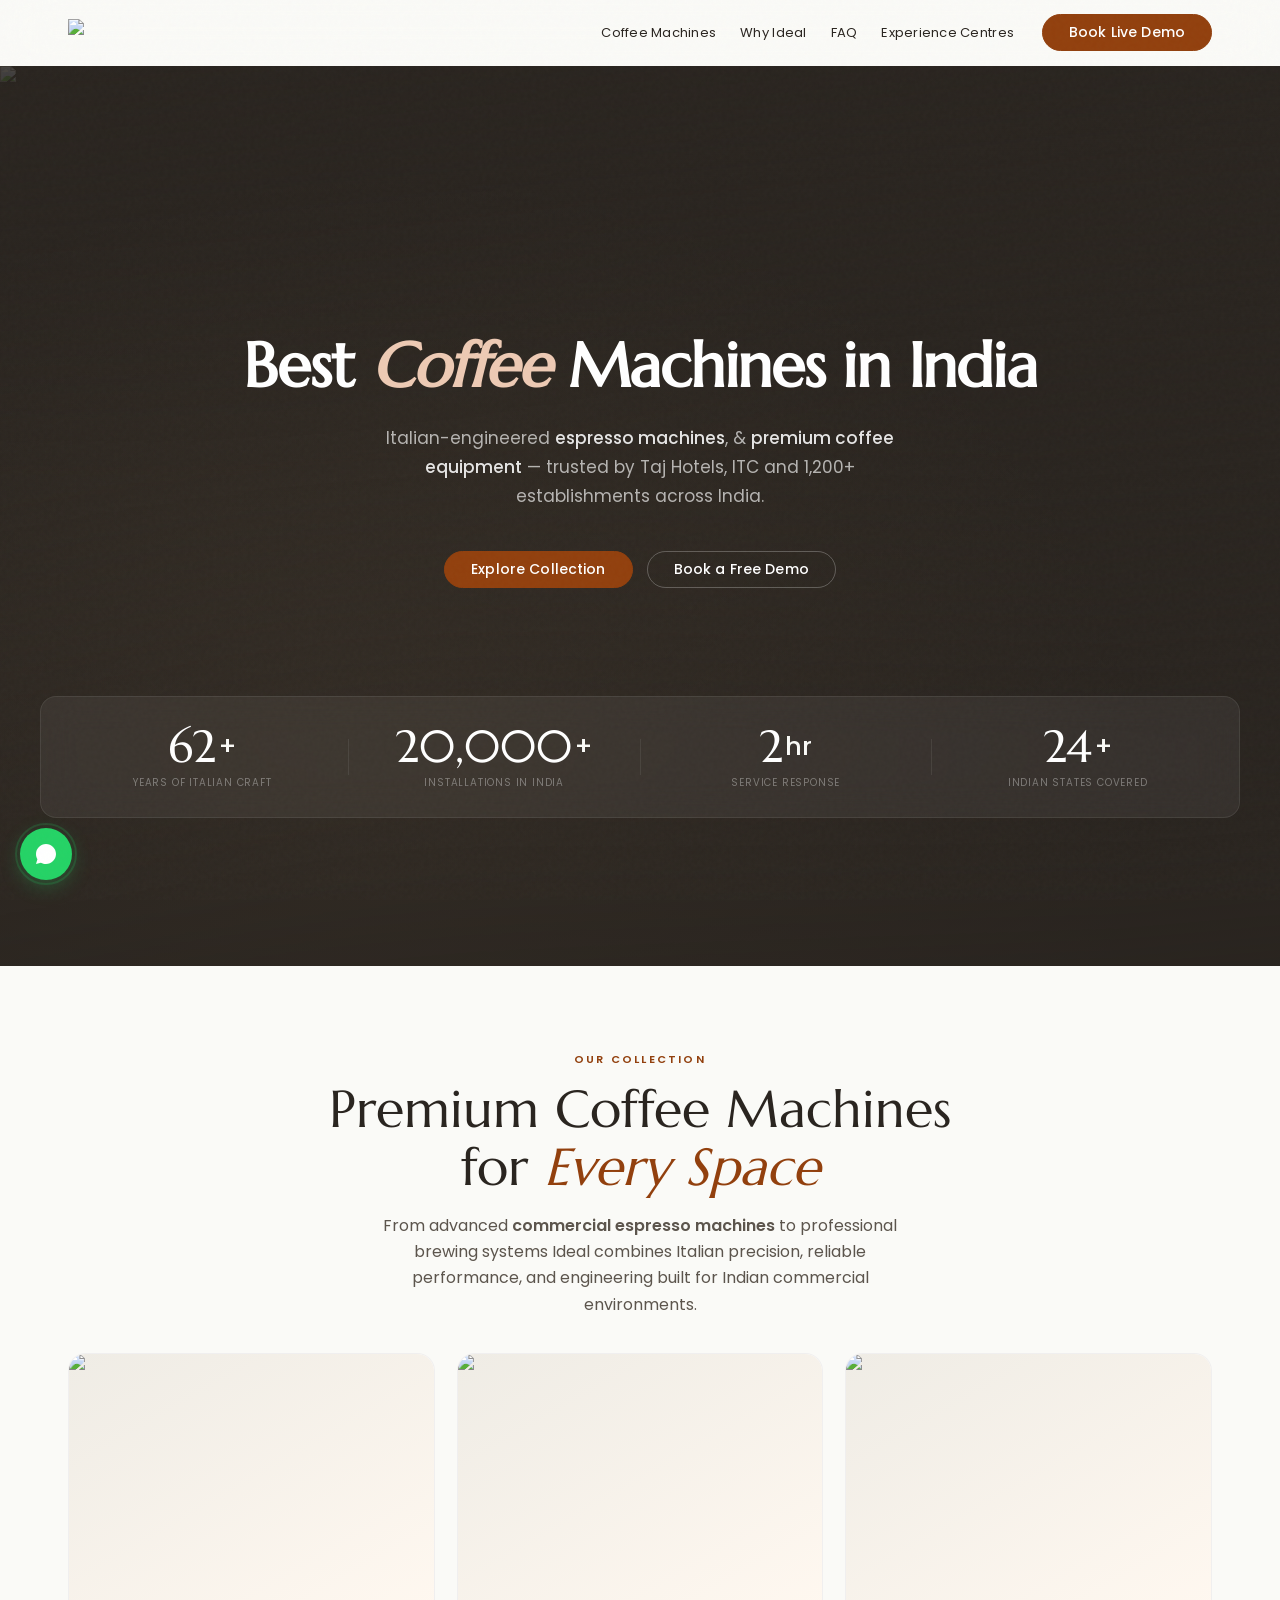
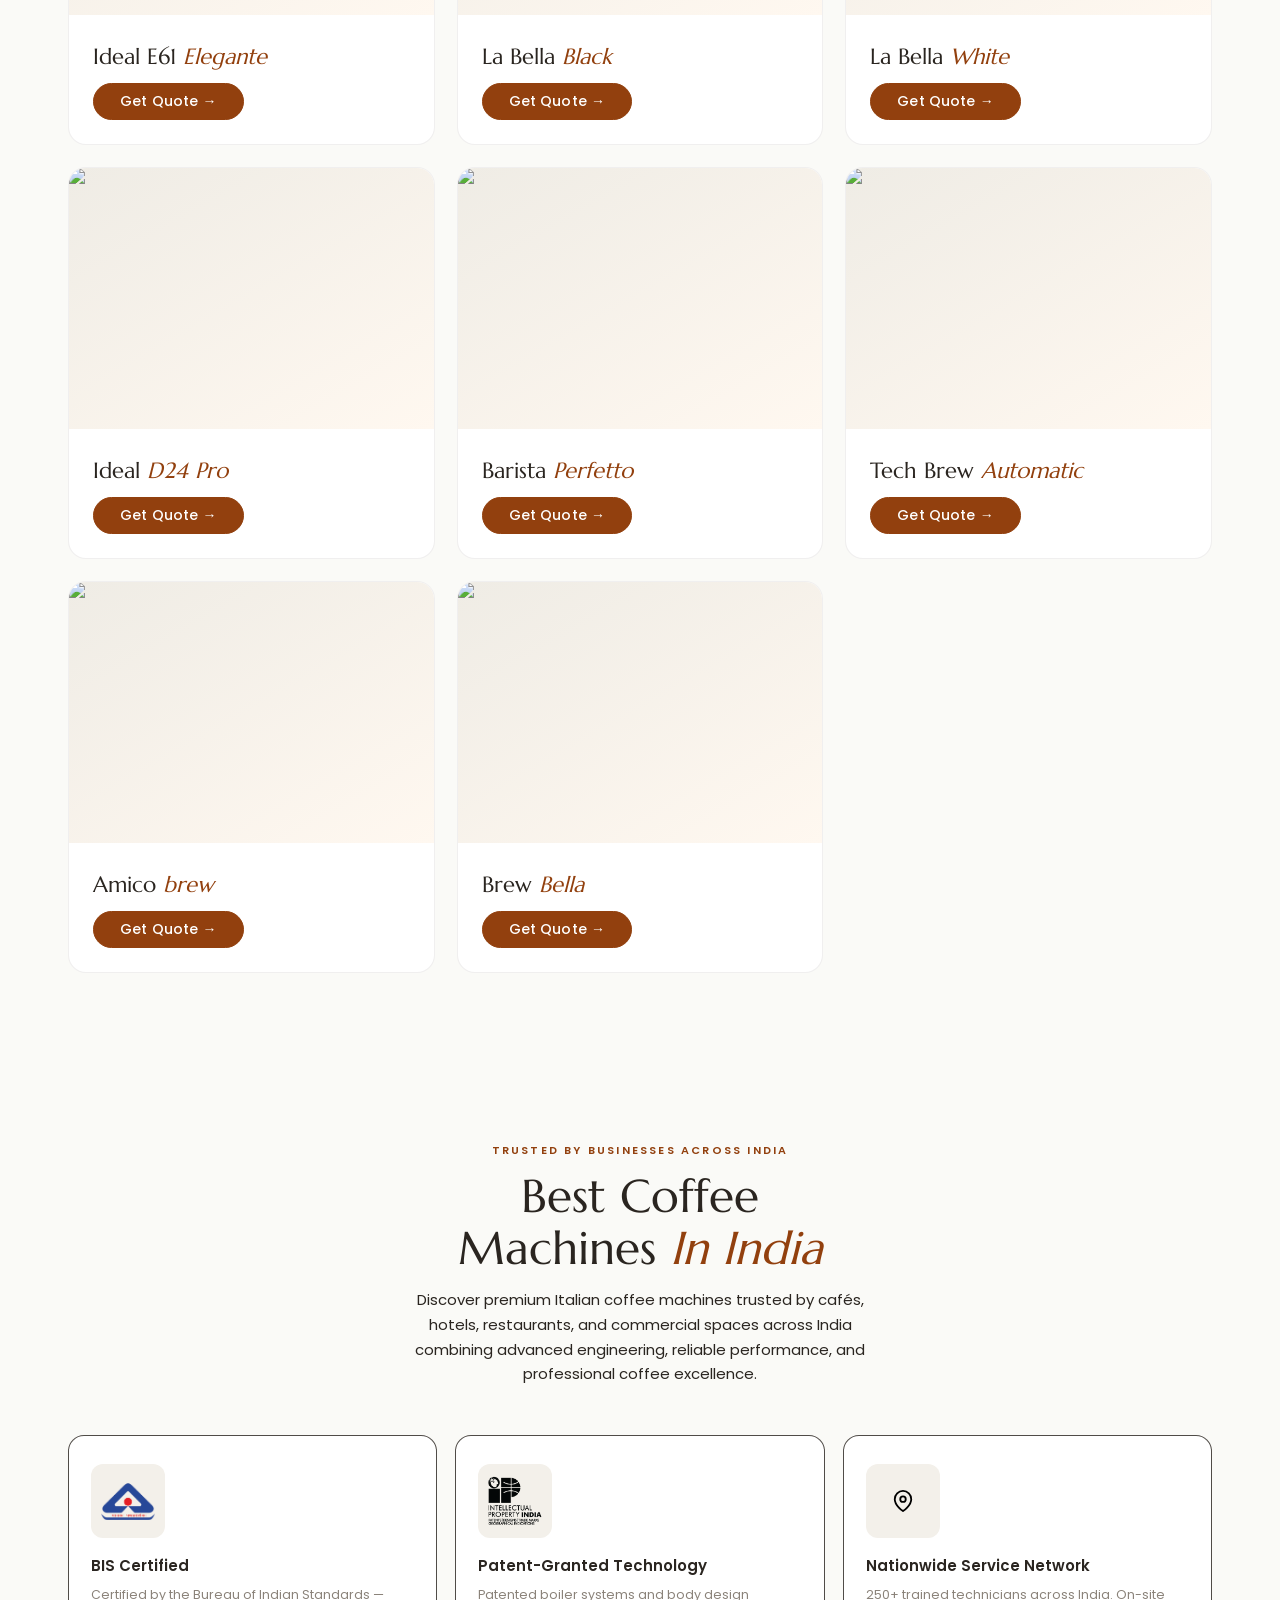
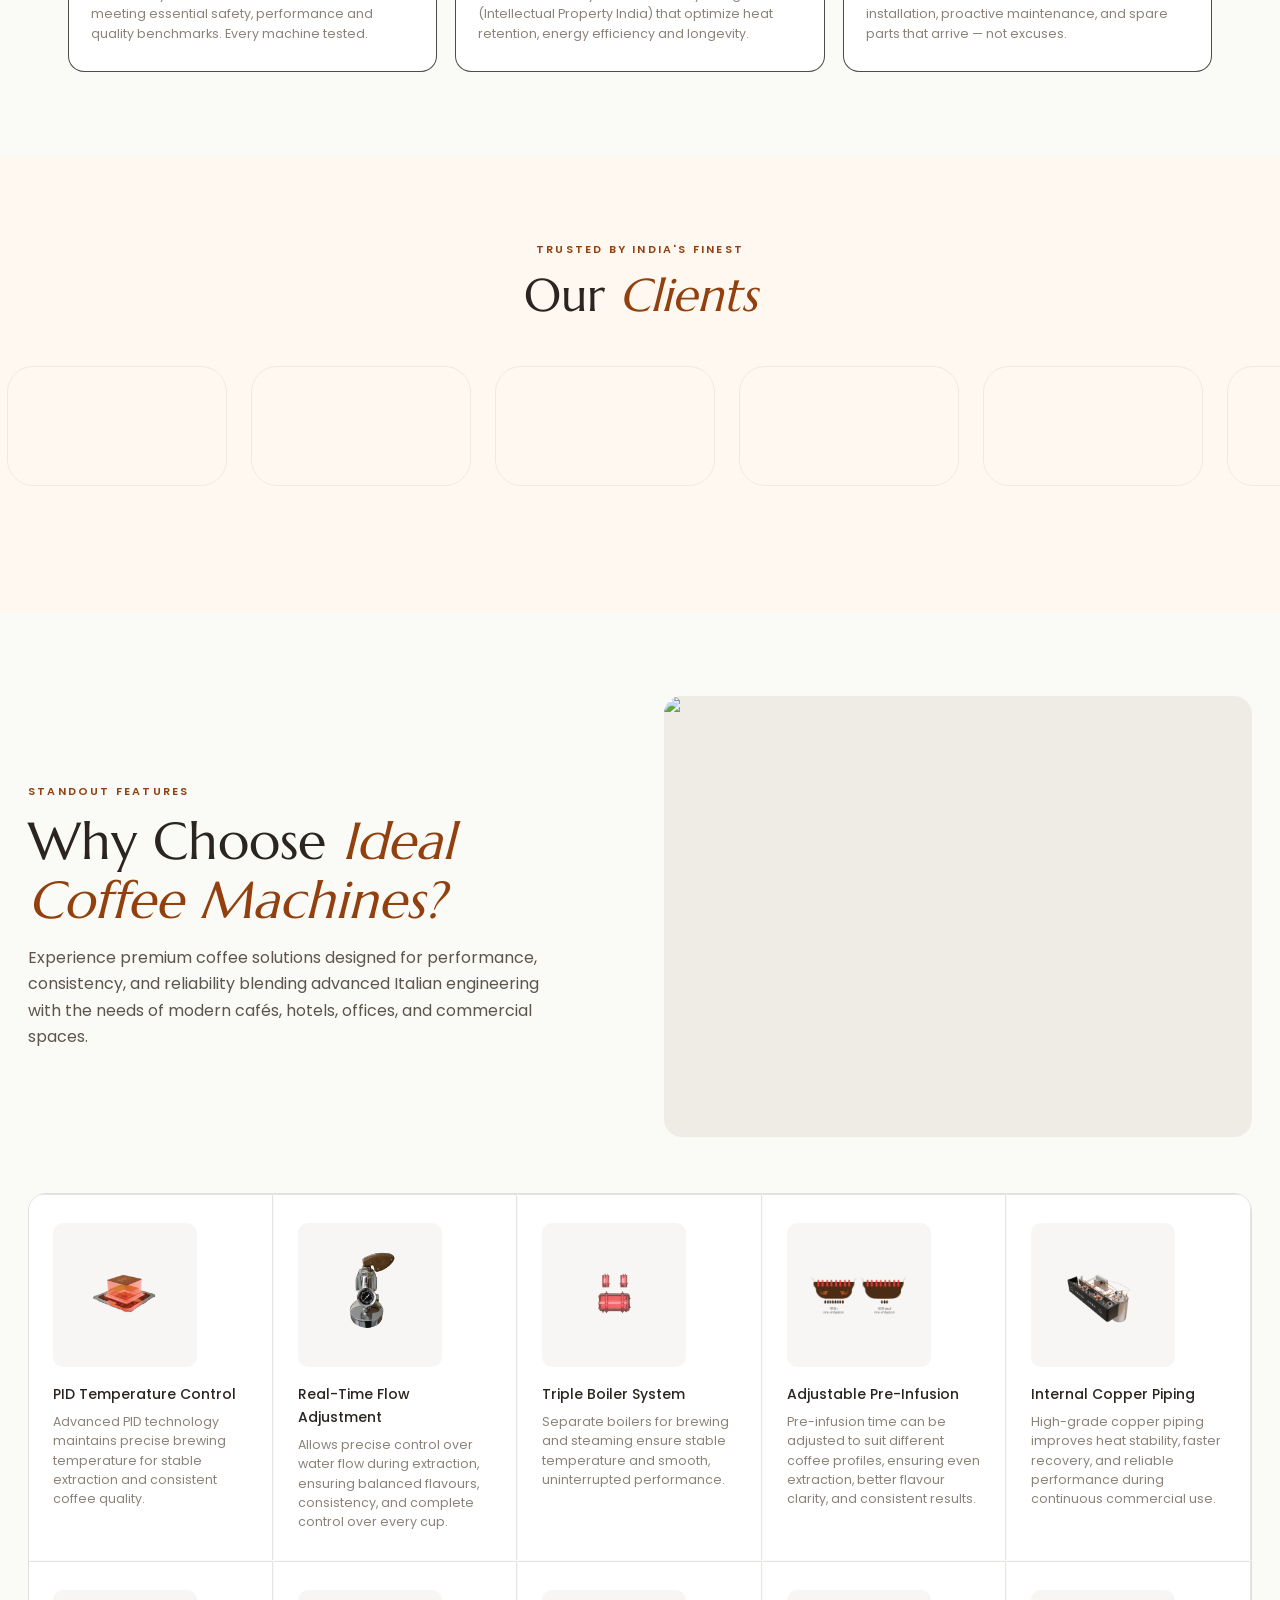
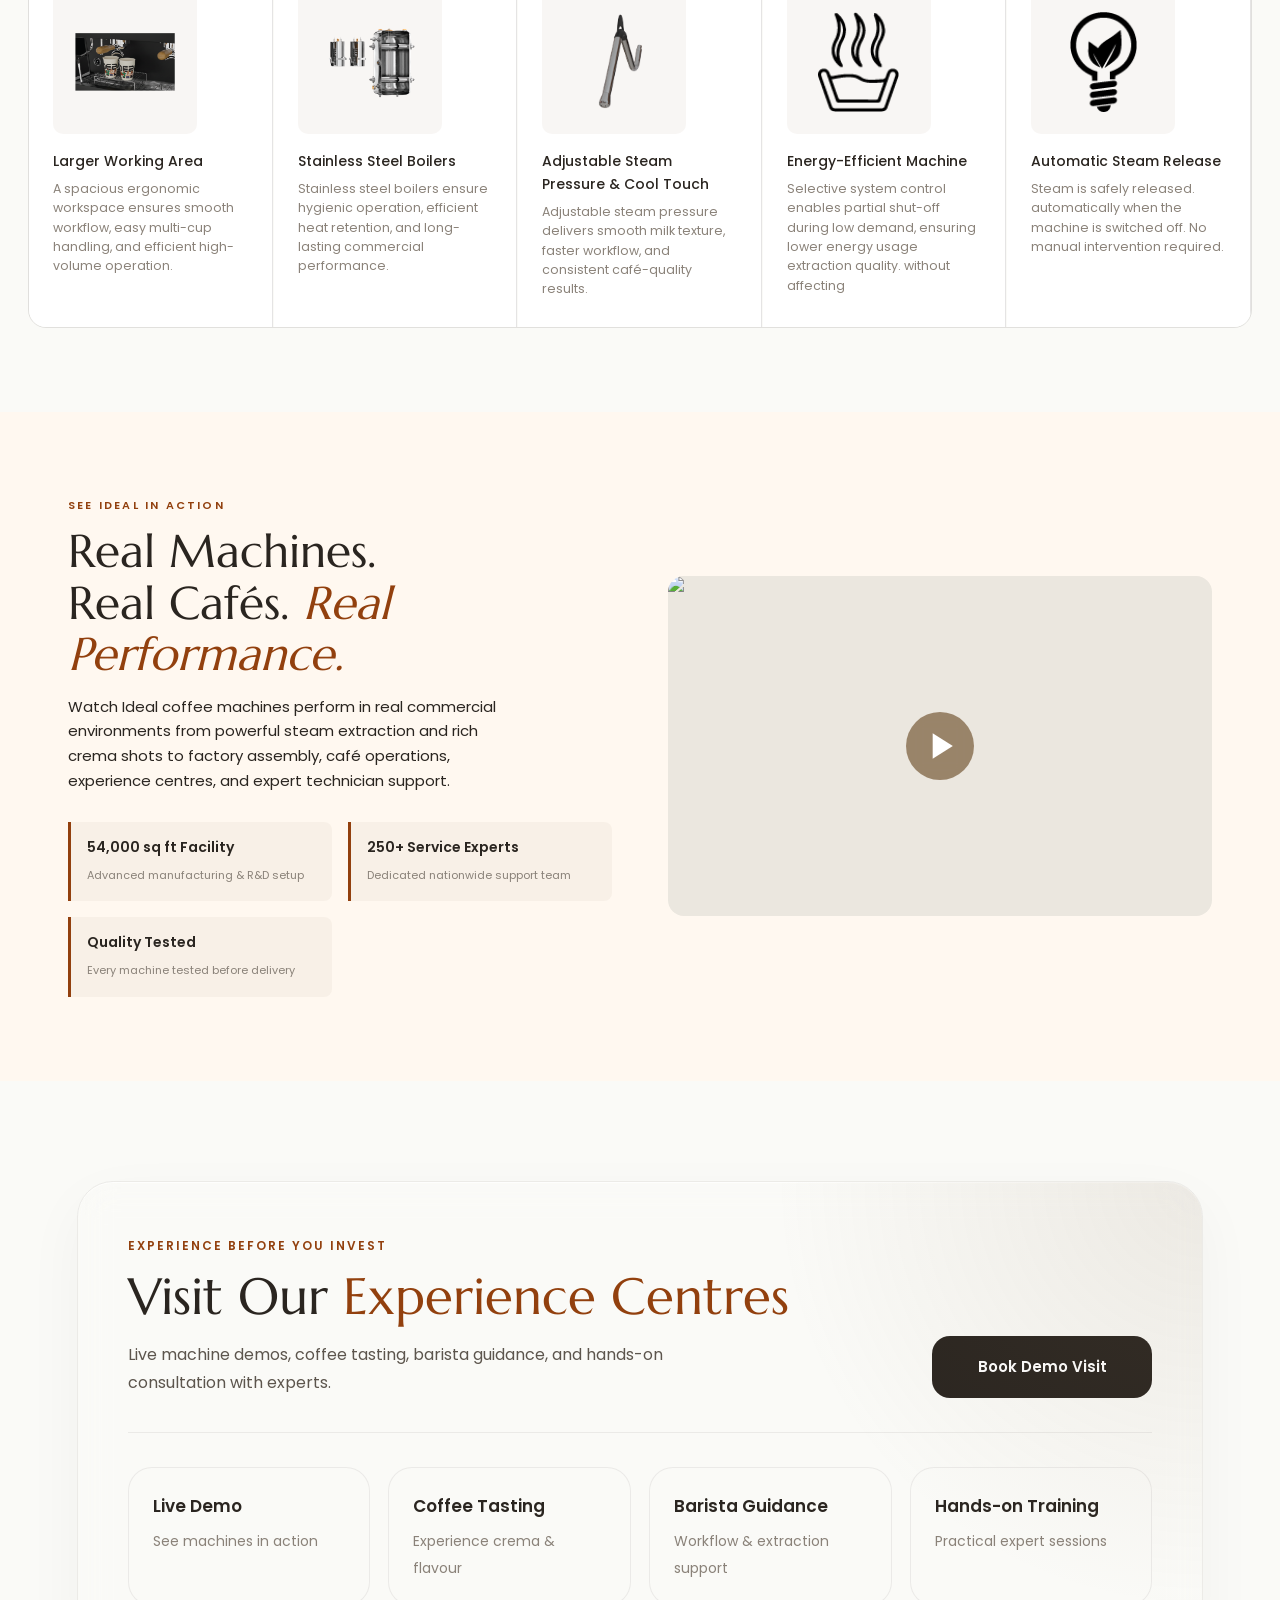
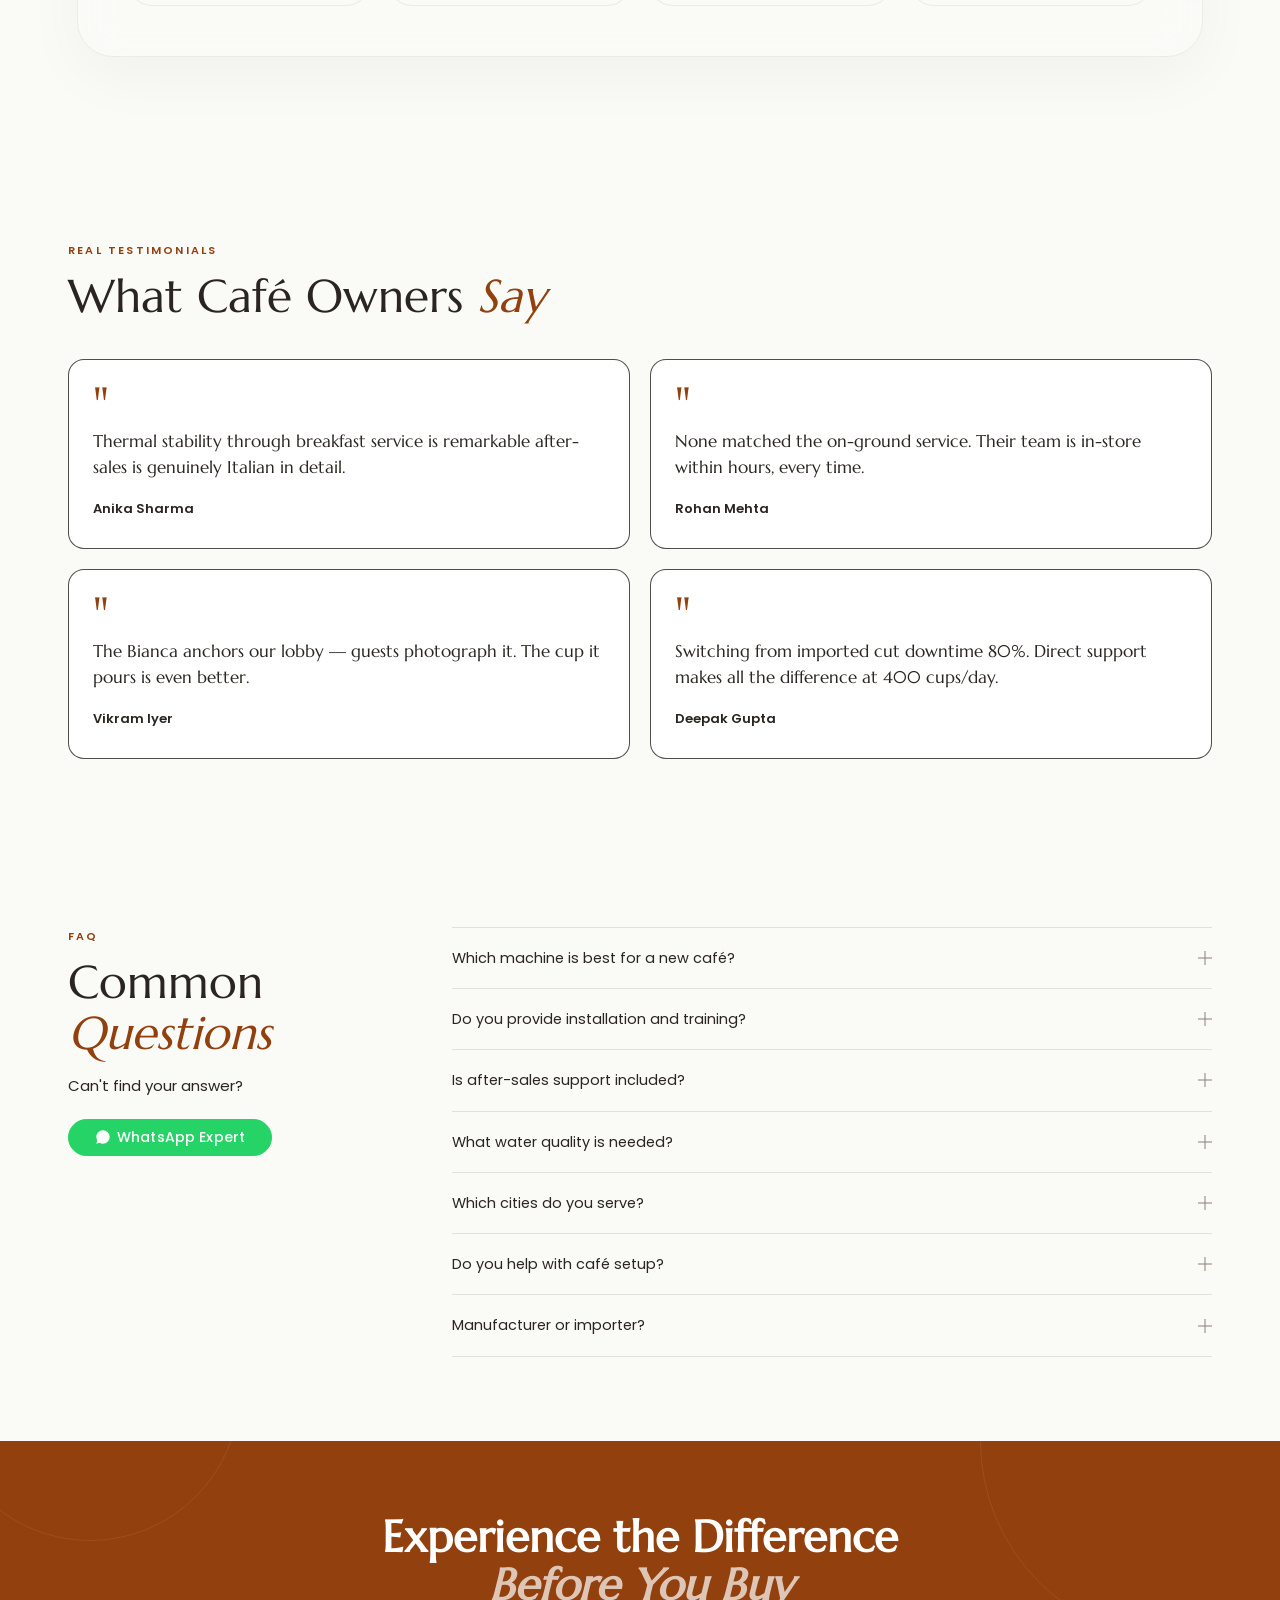
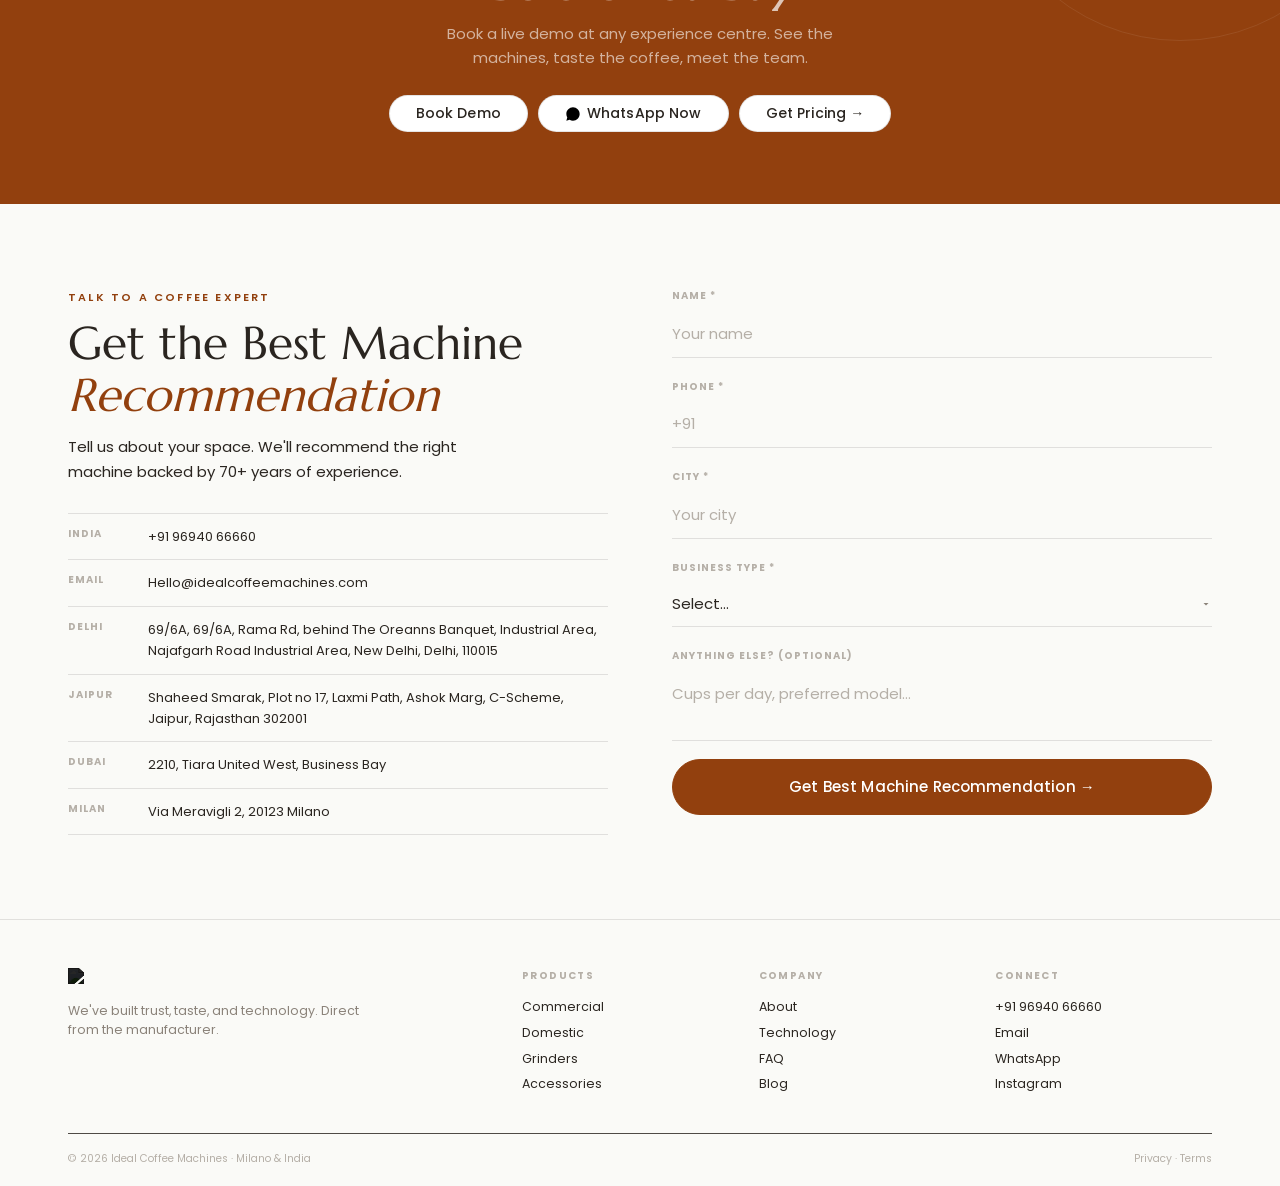
==== commit 43dbc000: "refine" ====
--- a/best-coffee-machines-in-delhi/index.html
+++ b/best-coffee-machines-in-delhi/index.html
@@ -1,7 +1,7 @@
 <!doctype html>
 <html>
   <head>
-    <title>Best Coffee Machines in Delhi — Ideal Coffee Machines | Premium Italian Espresso</title>
+    <title>Best Coffee Machines in India — Ideal Coffee Machines | Premium Italian Espresso</title>
     <link rel="stylesheet" href="./style.css" />
     <link rel="stylesheet" href="./style-2.css" />
   </head>
@@ -12,16 +12,16 @@
         <meta charset="UTF-8" />
         <meta name="viewport" content="width=device-width,initial-scale=1" />
         <title>
-          Best Coffee Machines in Delhi — Ideal Coffee Machines | Commercial
+          Best Coffee Machines in India — Ideal Coffee Machines | Commercial
           Espresso Since 1954
         </title>
         <meta
           name="description"
-          content="Delhi's #1 Italian coffee machine manufacturer since 1954. Multi-boiler espresso machines with BIS certification, patent-granted technology, direct factory support & nationwide service. 18,000+ cafés in 10+ countries. Book a live demo."
+          content="India's #1 Italian coffee machine manufacturer since 1954. Multi-boiler espresso machines with BIS certification, patent-granted technology, direct factory support & nationwide service. 18,000+ cafés in 10+ countries. Book a live demo."
         />
         <meta
           name="keywords"
-          content="Best Coffee Machines in Delhi,Commercial Coffee Machine,Espresso Machine Delhi,Bean to Cup Coffee Machine,Italian Coffee Machine,Cafe Coffee Machine,Hotel Coffee Machine,Coffee Grinder Delhi,Multi Boiler Coffee Machine,Triple Boiler System,E61 Group Head,PID Espresso Machine,Coffee Machine Manufacturer Delhi,BIS Certified Coffee Machine"
+          content="Best Coffee Machines in India,Commercial Coffee Machine,Espresso Machine India,Bean to Cup Coffee Machine,Italian Coffee Machine,Cafe Coffee Machine,Hotel Coffee Machine,Coffee Grinder India,Multi Boiler Coffee Machine,Triple Boiler System,E61 Group Head,PID Espresso Machine,Coffee Machine Manufacturer India,BIS Certified Coffee Machine"
         />
         <meta
           name="robots"
@@ -31,11 +31,11 @@
         <meta property="og:type" content="website" />
         <meta
           property="og:title"
-          content="Best Coffee Machines in Delhi — Ideal Coffee Machines"
+          content="Best Coffee Machines in India — Ideal Coffee Machines"
         />
         <meta
           property="og:description"
-          content="Delhi's premium Italian coffee machine manufacturer. Multi-boiler technology, BIS certified, patent-granted. 18,000+ cafés. Book a live demo."
+          content="India's premium Italian coffee machine manufacturer. Multi-boiler technology, BIS certified, patent-granted. 18,000+ cafés. Book a live demo."
         />
         <meta property="og:url" content="https://idealcoffeemachines.com/" />
         <meta
@@ -56,7 +56,7 @@
             "name": "Ideal Coffee Machines",
             "url": "https://idealcoffeemachines.com",
             "logo": "https://idealcoffeemachines.com/images/logo-light.png",
-            "description": "Delhi's premier Italian coffee machine manufacturer since 1954. Multi-boiler, BIS certified, patent-granted. 18,000+ cafés in 10+ countries.",
+            "description": "India's premier Italian coffee machine manufacturer since 1954. Multi-boiler, BIS certified, patent-granted. 18,000+ cafés in 10+ countries.",
             "foundingDate": "1954",
             "numberOfEmployees": {
               "@type": "QuantitativeValue",
@@ -82,7 +82,7 @@
             "mainEntity": [
               {
                 "@type": "Question",
-                "name": "Which is the best coffee machine for a new café in Delhi?",
+                "name": "Which is the best coffee machine for a new café in India?",
                 "acceptedAnswer": {
                   "@type": "Answer",
                   "text": "The Ideal E61 Elegante or La Bella with multi-boiler systems, E61 group heads, PID temperature control, internal copper piping and adjustable pre-infusion are most recommended for new cafés."
@@ -109,7 +109,7 @@
                 "name": "Which cities do you serve?",
                 "acceptedAnswer": {
                   "@type": "Answer",
-                  "text": "Experience centres in Delhi, Mumbai, Bengaluru, Jaipur, Kolkata, Ahmedabad, Indore, Goa, Chandigarh, Raipur and Guwahati. Service covers all major Delhin cities."
+                  "text": "Experience centres in Delhi, Mumbai, Bengaluru, Jaipur, Kolkata, Ahmedabad, Indore, Goa, Chandigarh, Raipur and Guwahati. Service covers all major Indian cities."
                 }
               },
               {
@@ -157,7 +157,7 @@
           ><a
             href="https://idealcoffeemachines.com/contact"
             class="btn btn-g"
-            style="margin-top: auto; text-align: center"
+            style="margin-top: auto; text-align: center; color: #fff;padding-left: 18px;"
             >Book Live Demo →</a
           >
         </aside>
@@ -165,16 +165,16 @@
         <!-- ═══════ HERO ═══════ -->
         <section class="hero" id="hero">
           <div class="hero__bg">
-            <img src="https://res.cloudinary.com/dol9rupin/image/upload/v1778494262/Pi7_image_tool_ev7z1p.jpg" alt="Premium Italian coffee machines in luxury showroom setting" width="1920" height="1080"/>
+            <img src="https://img.idealcoffeemachines.com/uploads/blogs/blog_177511345451883.jpg" alt="Premium Italian coffee machines in luxury showroom setting" width="1920" height="1080"/>
             <div class="hero__overlay"></div>
           </div>
         
           <div class="hero__content wrap">
             <h1 class="hero__title">
-              <span class="anim-up d2">Best <em style="color: #edcab4;">Coffee</em> Machines in Delhi</span>
+              <span class="anim-up d2">Best <em style="color: #edcab4;">Coffee</em> Machines in India</span>
               <!-- <span class="anim-up d3"></span> -->
             </h1>
-            <p class="hero__sub anim-up d4">Italian-engineered <strong>espresso machines</strong>, <strong>bean-to-cup systems</strong> &amp; <strong>commercial grinders</strong> — trusted by Taj Hotels, ITC and 1,200+ establishments across India.</p>
+            <p class="hero__sub anim-up d4">Italian-engineered <strong>espresso machines</strong>, <strong></strong> &amp; <strong> premium coffee equipment</strong> — trusted by Taj Hotels, ITC and 1,200+ establishments across India.</p>
             <div class="hero__actions anim-up d5">
               <a href="#machines" class="btn btn--gold btn--lg magnetic">Explore Collection</a>
               <a href="https://idealcoffeemachines.com/contact" class="btn btn--outline btn--lg magnetic">Book a Free Demo</a>
@@ -217,6 +217,22 @@
             </div>
         
             <div class="product-grid" id="productGrid">
+                          
+              <article class="product rv" data-cat="home">
+                <div class="product__image">
+                  <a href="https://idealcoffeemachines.com/flagship/ideal-e61-elegante">
+                    <img src="https://res.cloudinary.com/dol9rupin/image/upload/v1773662758/1_1_wx2xed.jpg" alt="E61 Elegante — Compact domestic espresso machine for home baristas" loading="lazy"/>
+                  </a>
+                </div>
+                <div class="product__body">
+                  <h3>
+                    <a href="https://idealcoffeemachines.com/flagship/ideal-e61-elegante">
+                      Ideal E61<em> Elegante</em>
+                    </a>
+                  </h3>
+                  <div class="product__actions"><a href="https://idealcoffeemachines.com/contact" class="btn btn--gold btn--sm">Get Quote →</a></div>
+                </div>
+              </article>
 
               <article class="product rv" data-cat="commercial">
                 <div class="product__image">
@@ -269,7 +285,7 @@
               <article class="product rv" data-cat="commercial">
                 <div class="product__image">
                   <a href="https://idealcoffeemachines.com/flagship/barista-perfetto">
-                    <img src="https://img.idealcoffeemachines.com/uploads/products/1200x1200_prod_1744283146_8887.webp" alt="Barista Perfetto — Multi-boiler commercial espresso machine Delhi" loading="lazy"/>
+                    <img src="https://img.idealcoffeemachines.com/uploads/products/1200x1200_prod_1744283146_8887.webp" alt="Barista Perfetto — Multi-boiler commercial espresso machine India" loading="lazy"/>
                   </a>
                 </div>
                 <div class="product__body">
@@ -285,7 +301,7 @@
               <article class="product rv" data-cat="grinder">
                 <div class="product__image">
                   <a href="https://idealcoffeemachines.com/flagship/ideal-tech-brew-automatic">
-                    <img src="https://img.idealcoffeemachines.com/uploads/products/1200x1200_prod_1744878750_8422.webp" alt="Macinino Pro — Professional flat-burr coffee grinder Delhi" loading="lazy"/>
+                    <img src="https://img.idealcoffeemachines.com/uploads/products/1200x1200_prod_1744878750_8422.webp" alt="Macinino Pro — Professional flat-burr coffee grinder India" loading="lazy"/>
                   </a>
                 </div>
                 <div class="product__body">
@@ -297,17 +313,33 @@
                   <div class="product__actions"><a href="https://idealcoffeemachines.com/contact" class="btn btn--gold btn--sm">Get Quote →</a></div>
                 </div>
               </article>
-            
+                                        
               <article class="product rv" data-cat="home">
                 <div class="product__image">
                   <a href="https://idealcoffeemachines.com/flagship/ideal-e61-elegante">
-                    <img src="https://img.idealcoffeemachines.com/uploads/products/1200x1200_prod_1744633589_4384.webp" alt="E61 Elegante — Compact domestic espresso machine for home baristas" loading="lazy"/>
+                    <img src="https://res.cloudinary.com/dol9rupin/image/upload/v1779434407/36_oqhpsf.png" alt="Amico brew — Compact domestic espresso machine for home baristas" loading="lazy"/>
                   </a>
                 </div>
                 <div class="product__body">
                   <h3>
                     <a href="https://idealcoffeemachines.com/flagship/ideal-e61-elegante">
-                      Ideal E61<em> Elegante</em>
+                      Amico <em>brew</em>
+                    </a>
+                  </h3>
+                  <div class="product__actions"><a href="https://idealcoffeemachines.com/contact" class="btn btn--gold btn--sm">Get Quote →</a></div>
+                </div>
+              </article>
+                                        
+              <article class="product rv" data-cat="home">
+                <div class="product__image">
+                  <a href="https://idealcoffeemachines.com/flagship/ideal-e61-elegante">
+                    <img src="https://img.idealcoffeemachines.com/uploads/products/1200x1200_prod_1744633589_4384.webp" alt="Brew Bella — Compact domestic espresso machine for home baristas" loading="lazy"/>
+                  </a>
+                </div>
+                <div class="product__body">
+                  <h3>
+                    <a href="https://idealcoffeemachines.com/flagship/ideal-e61-elegante">
+                      Brew <em>Bella</em>
                     </a>
                   </h3>
                   <div class="product__actions"><a href="https://idealcoffeemachines.com/contact" class="btn btn--gold btn--sm">Get Quote →</a></div>
@@ -323,15 +355,15 @@
           <div class="wrap">
             <div class="trust-top">
               <div class="wrap" style="text-align:center">
-                <span class="label rv">Trusted by Businesses Across Delhi</span>
+                <span class="label rv">Trusted by Businesses Across India</span>
               
                 <h2 class="section__title rv sh" style="margin-left:auto;margin-right:auto">
-                  Best Coffee <br> Machines <em>In Delhi</em>
+                  Best Coffee <br> Machines <em>In India</em>
                 </h2>
               
                 <p class="sp">
                   Discover premium Italian coffee machines trusted by cafés, hotels,
-                  restaurants, and commercial spaces across Delhi combining advanced
+                  restaurants, and commercial spaces across India combining advanced
                   engineering, reliable performance, and professional coffee excellence.
                 </p>
               </div>
@@ -677,7 +709,7 @@
                </p>
              </div>
               <div class="craft-header__img rv">
-                <img src="https://img.idealcoffeemachines.com/uploads/blogs/blog_176061990727147.jpg" alt="Ideal Coffee Machine dual pressure gauge close-up" loading="lazy"/>
+                <img src="https://img.idealcoffeemachines.com/uploads/blogs/blog_17740863884020.jpg" alt="Ideal Coffee Machine dual pressure gauge close-up" loading="lazy"/>
               </div>
             </div>
         
@@ -1158,7 +1190,7 @@
                     What water quality is needed? <span class="plus"></span>
                   </summary>
                   <div class="faq-a">
-                    Filtered water, TDS 75–150 ppm. Technicians assess water
+                    Filtered water, TDS below 100 ppm. Technicians assess water
                     during installation and recommend filtration.
                   </div>
                 </details>
@@ -1167,7 +1199,7 @@
                     Which cities do you serve? <span class="plus"></span>
                   </summary>
                   <div class="faq-a">
-                      Experience centres and service support available across major Indian cities — serving cafés, hotels, restaurants, and businesses nationwide.
+                      Experience centres and service support available across pan India — serving cafés, hotels, restaurants, and businesses nationwide.
                   </div>
                 </details>
                 <details class="faq">
@@ -1255,11 +1287,11 @@
                   </div>
                   <div>
                     <strong>Delhi</strong
-                    ><span>Shop 1, 2 DLF Shivaji Marg, New Delhi 110015</span>
+                    ><span>69/6A, 69/6A, Rama Rd, behind The Oreanns Banquet, Industrial Area, Najafgarh Road Industrial Area, New Delhi, Delhi, 110015</span>
                   </div>
                   <div>
                     <strong>Jaipur</strong
-                    ><span>Plot 17, Laxmi Path, C-Scheme 302001</span>
+                    ><span>Shaheed Smarak, Plot no 17, Laxmi Path, Ashok Marg, C-Scheme, Jaipur, Rajasthan 302001</span>
                   </div>
                   <div>
                     <strong>Dubai</strong
--- a/best-coffee-machines-in-delhi/style.css
+++ b/best-coffee-machines-in-delhi/style.css
@@ -141,6 +141,7 @@
   padding: 14px 28px;
   display: flex;
   align-items: center;
+  justify-content: space-between;
   gap: 28px;
 }
 .nav-logo img {
@@ -381,7 +382,7 @@
   width: 100%;
   height: 100%;
   object-fit: cover;
-  opacity: 0.65;
+  opacity: 0.35;
   transform: scale(1.12);
   animation: heroSlow 30s linear forwards;
 }
--- a/best-coffee-machines-in-delhi/style-2.css
+++ b/best-coffee-machines-in-delhi/style-2.css
@@ -484,7 +484,7 @@
    FEATURES
    ═══════════════════════════════════════════ */
 #trust .wrap {
-  min-width: 1360px;
+  max-width: 1360px;
 }
 .craft-header {
   display: grid; grid-template-columns: 1fr 1fr;
--- a/best-coffee-machines-in-delhi/style.css
+++ b/best-coffee-machines-in-delhi/style.css
@@ -141,6 +141,7 @@
   padding: 14px 28px;
   display: flex;
   align-items: center;
+  justify-content: space-between;
   gap: 28px;
 }
 .nav-logo img {
@@ -381,7 +382,7 @@
   width: 100%;
   height: 100%;
   object-fit: cover;
-  opacity: 0.65;
+  opacity: 0.35;
   transform: scale(1.12);
   animation: heroSlow 30s linear forwards;
 }
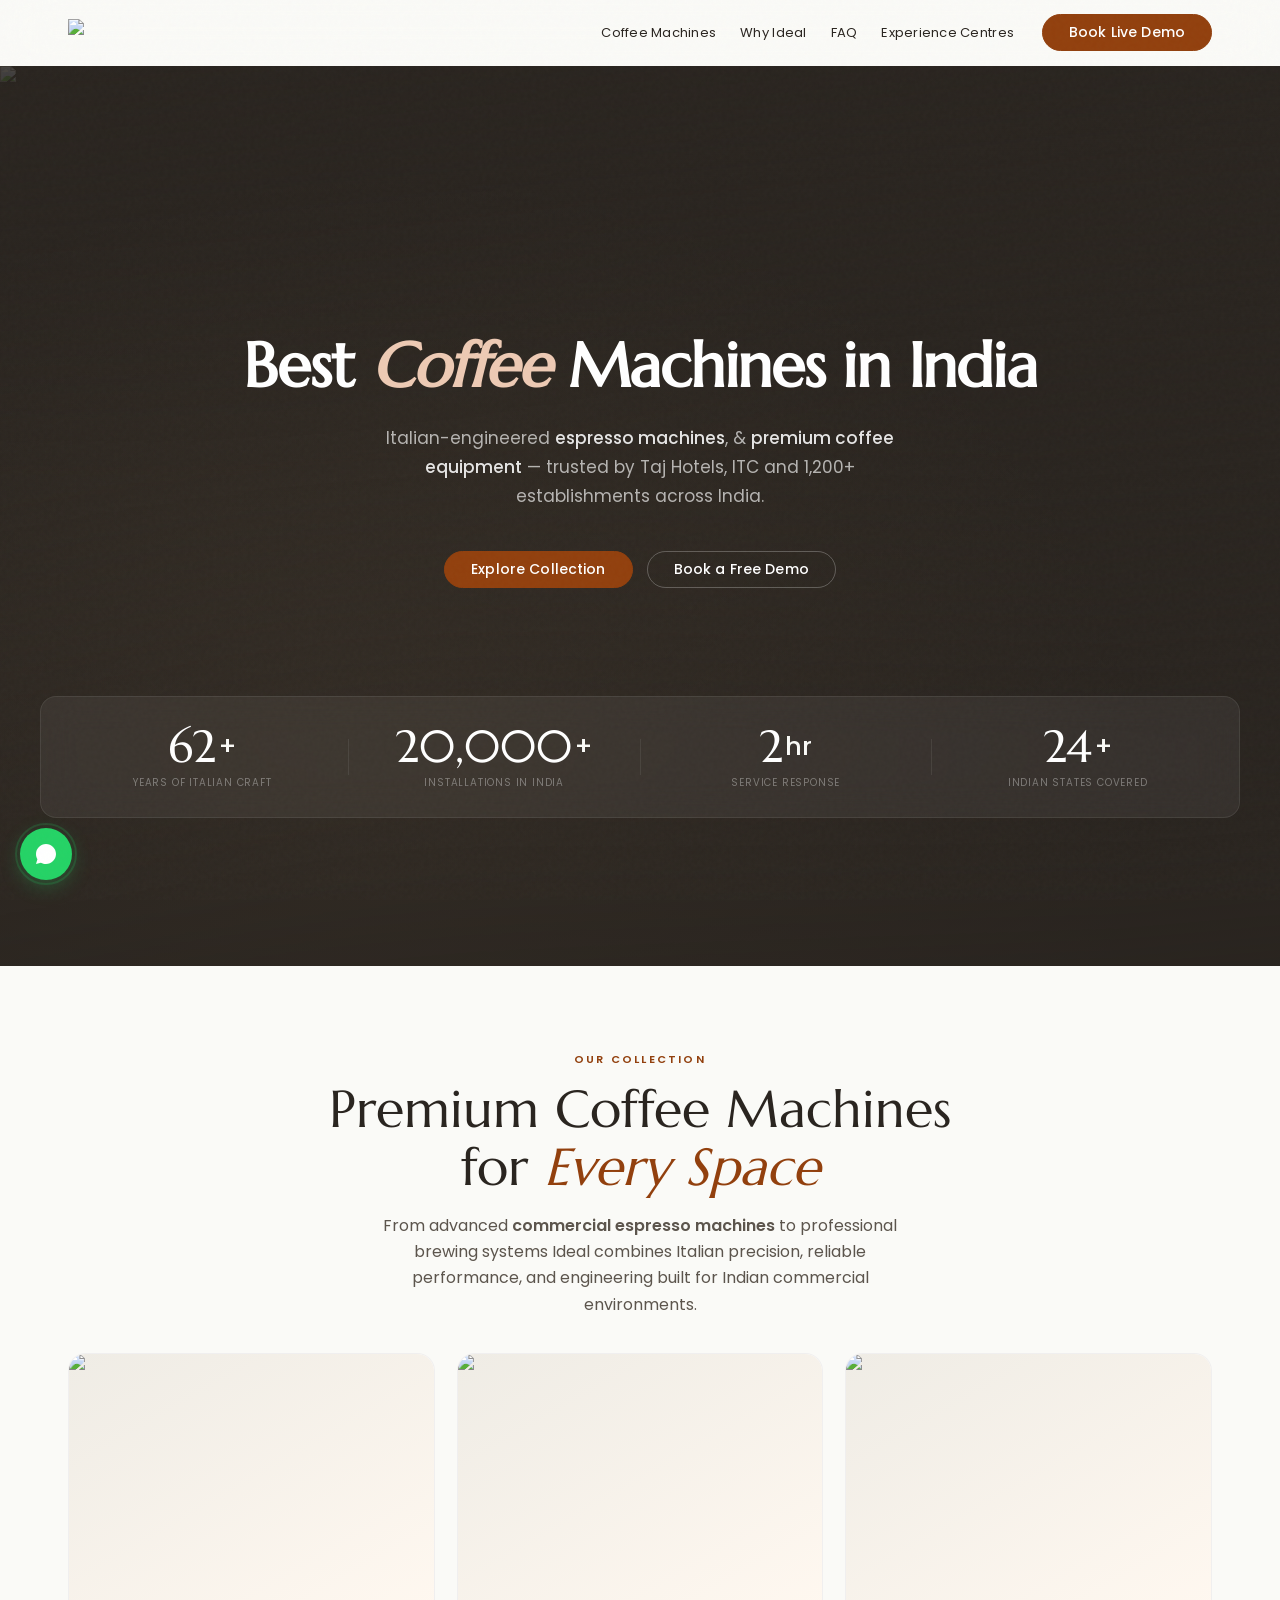
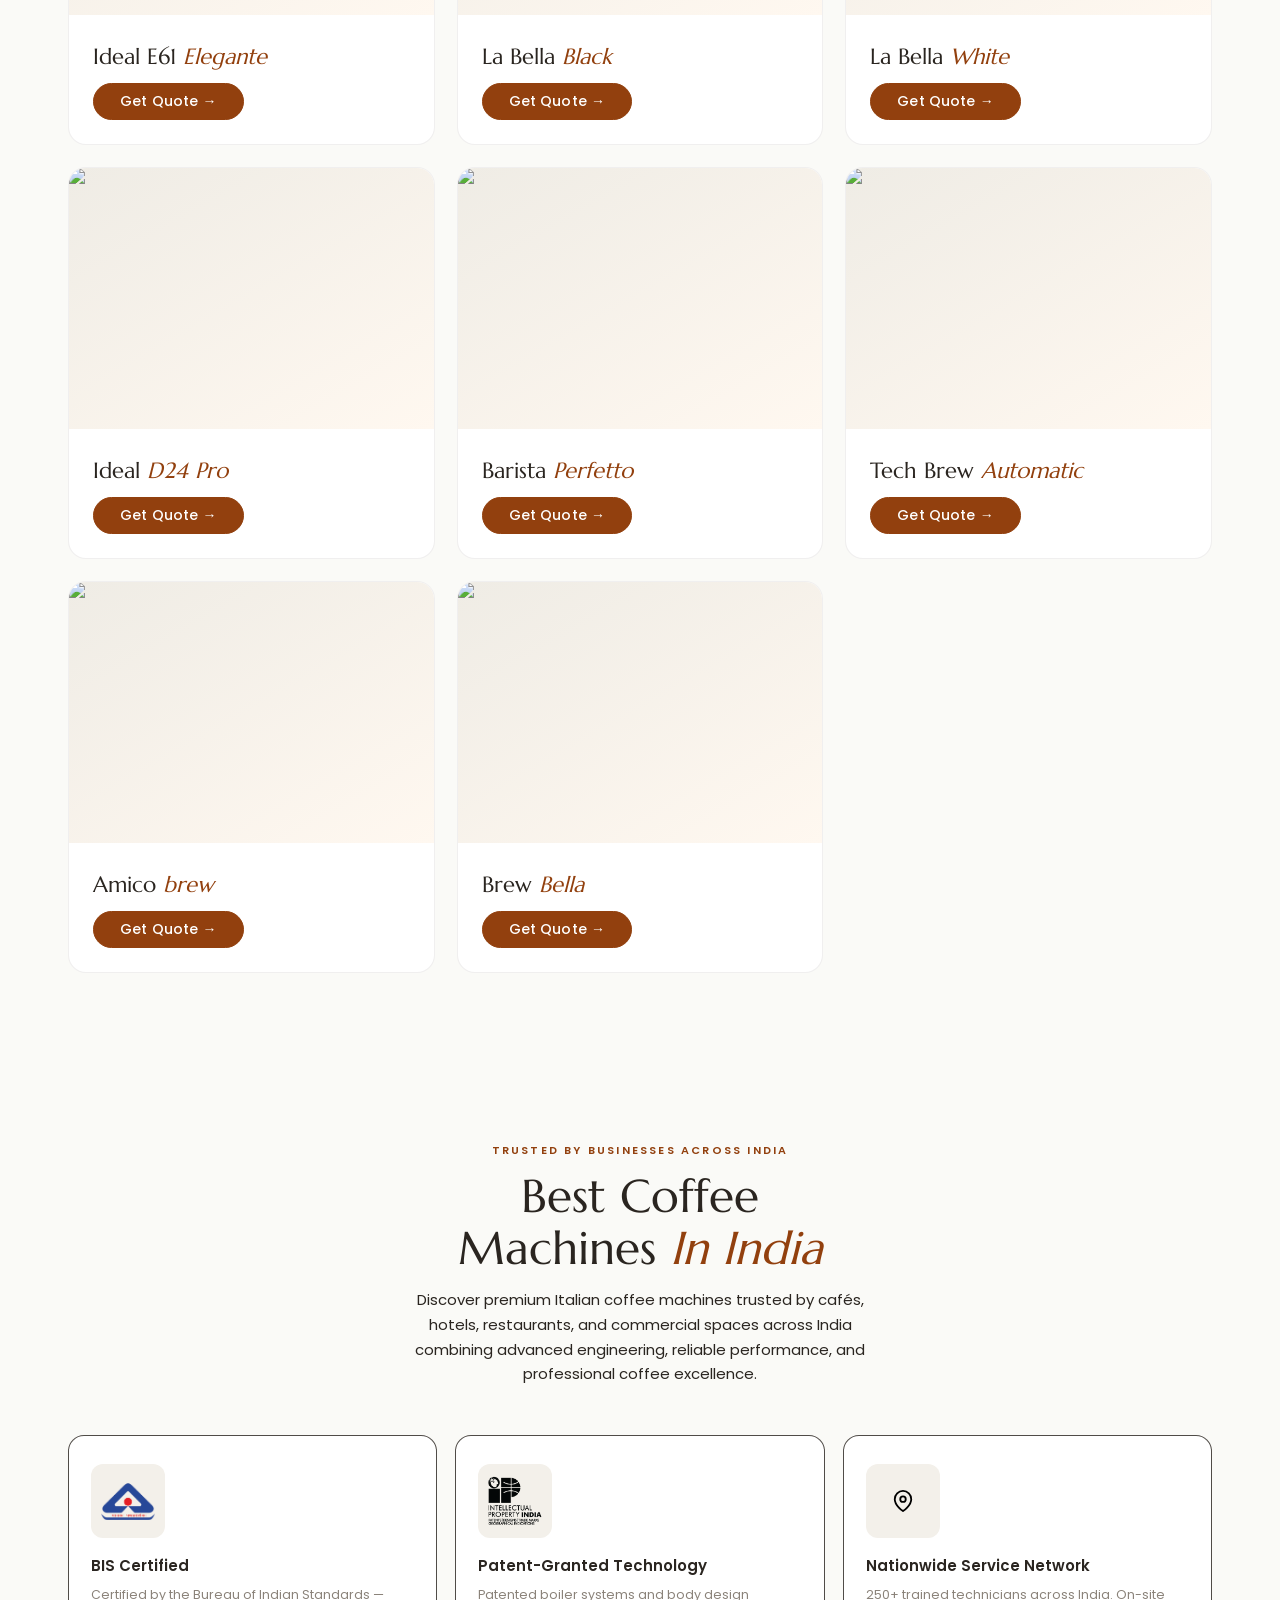
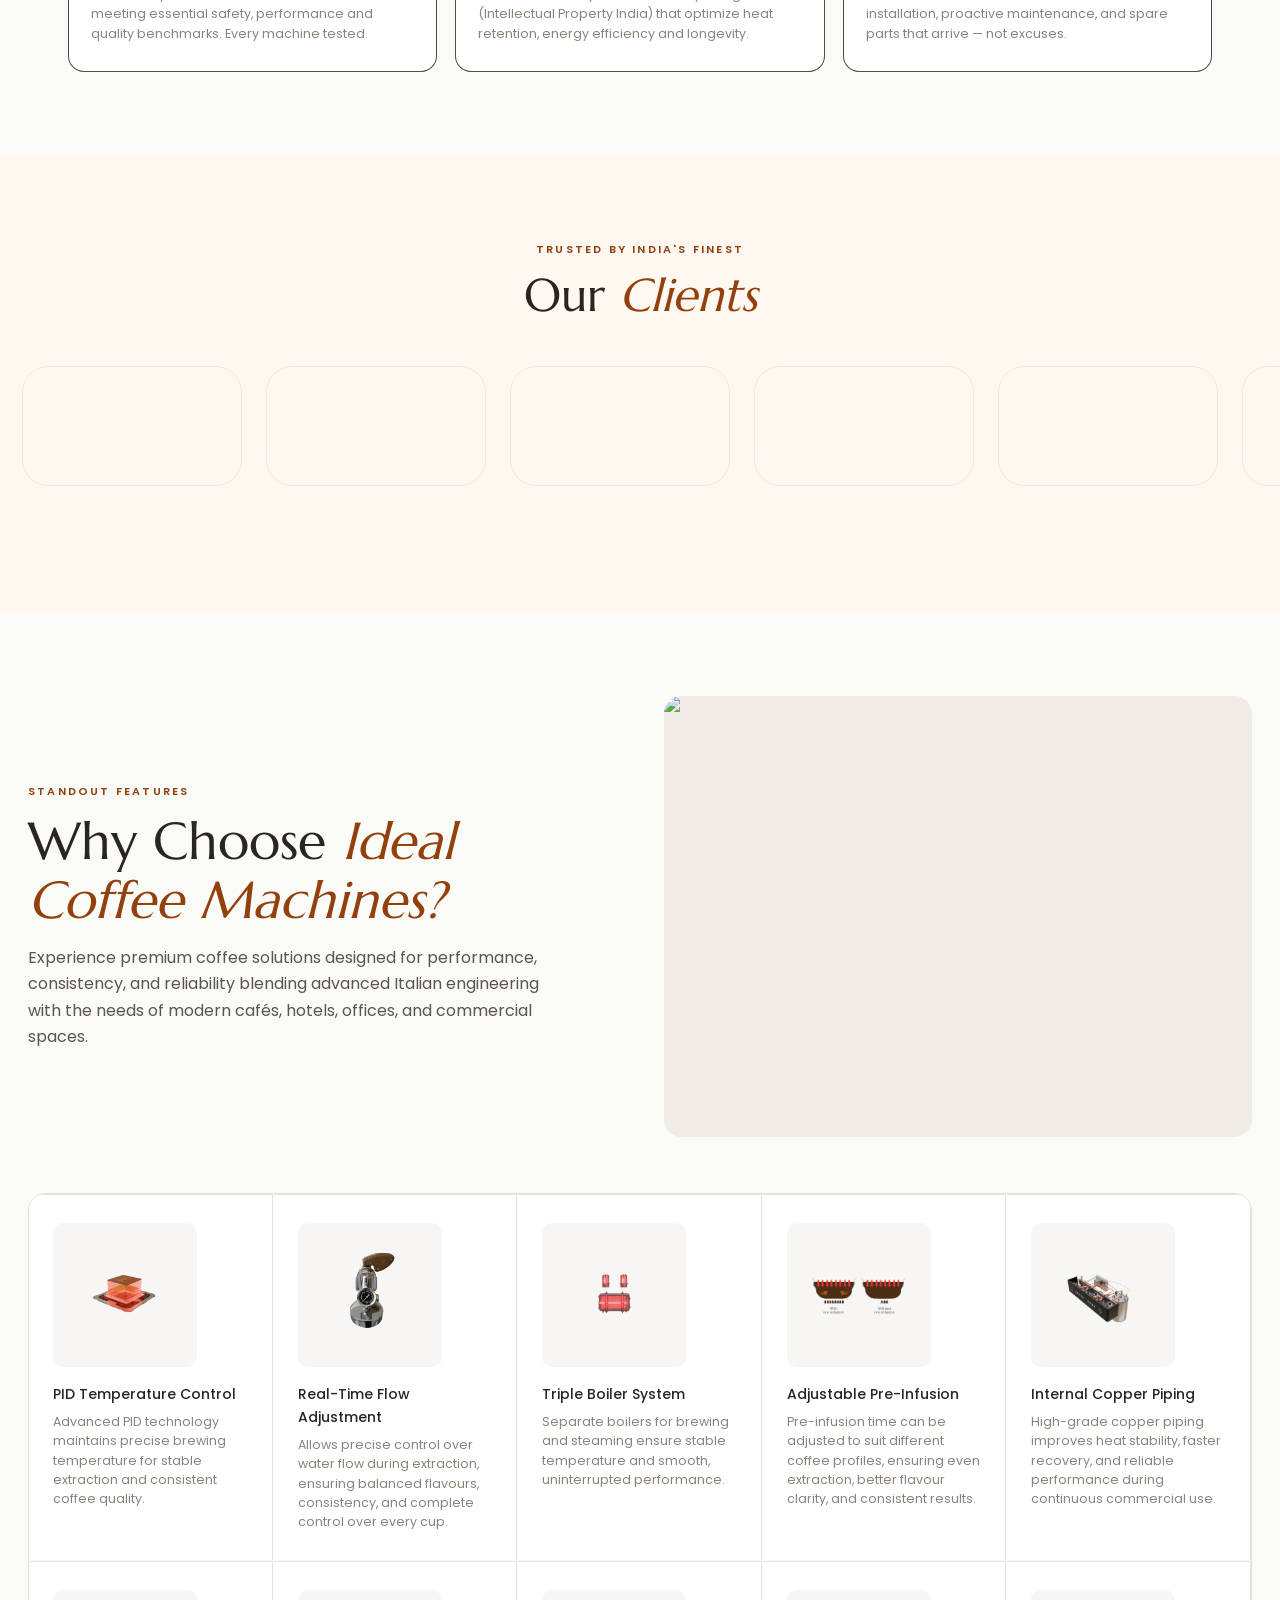
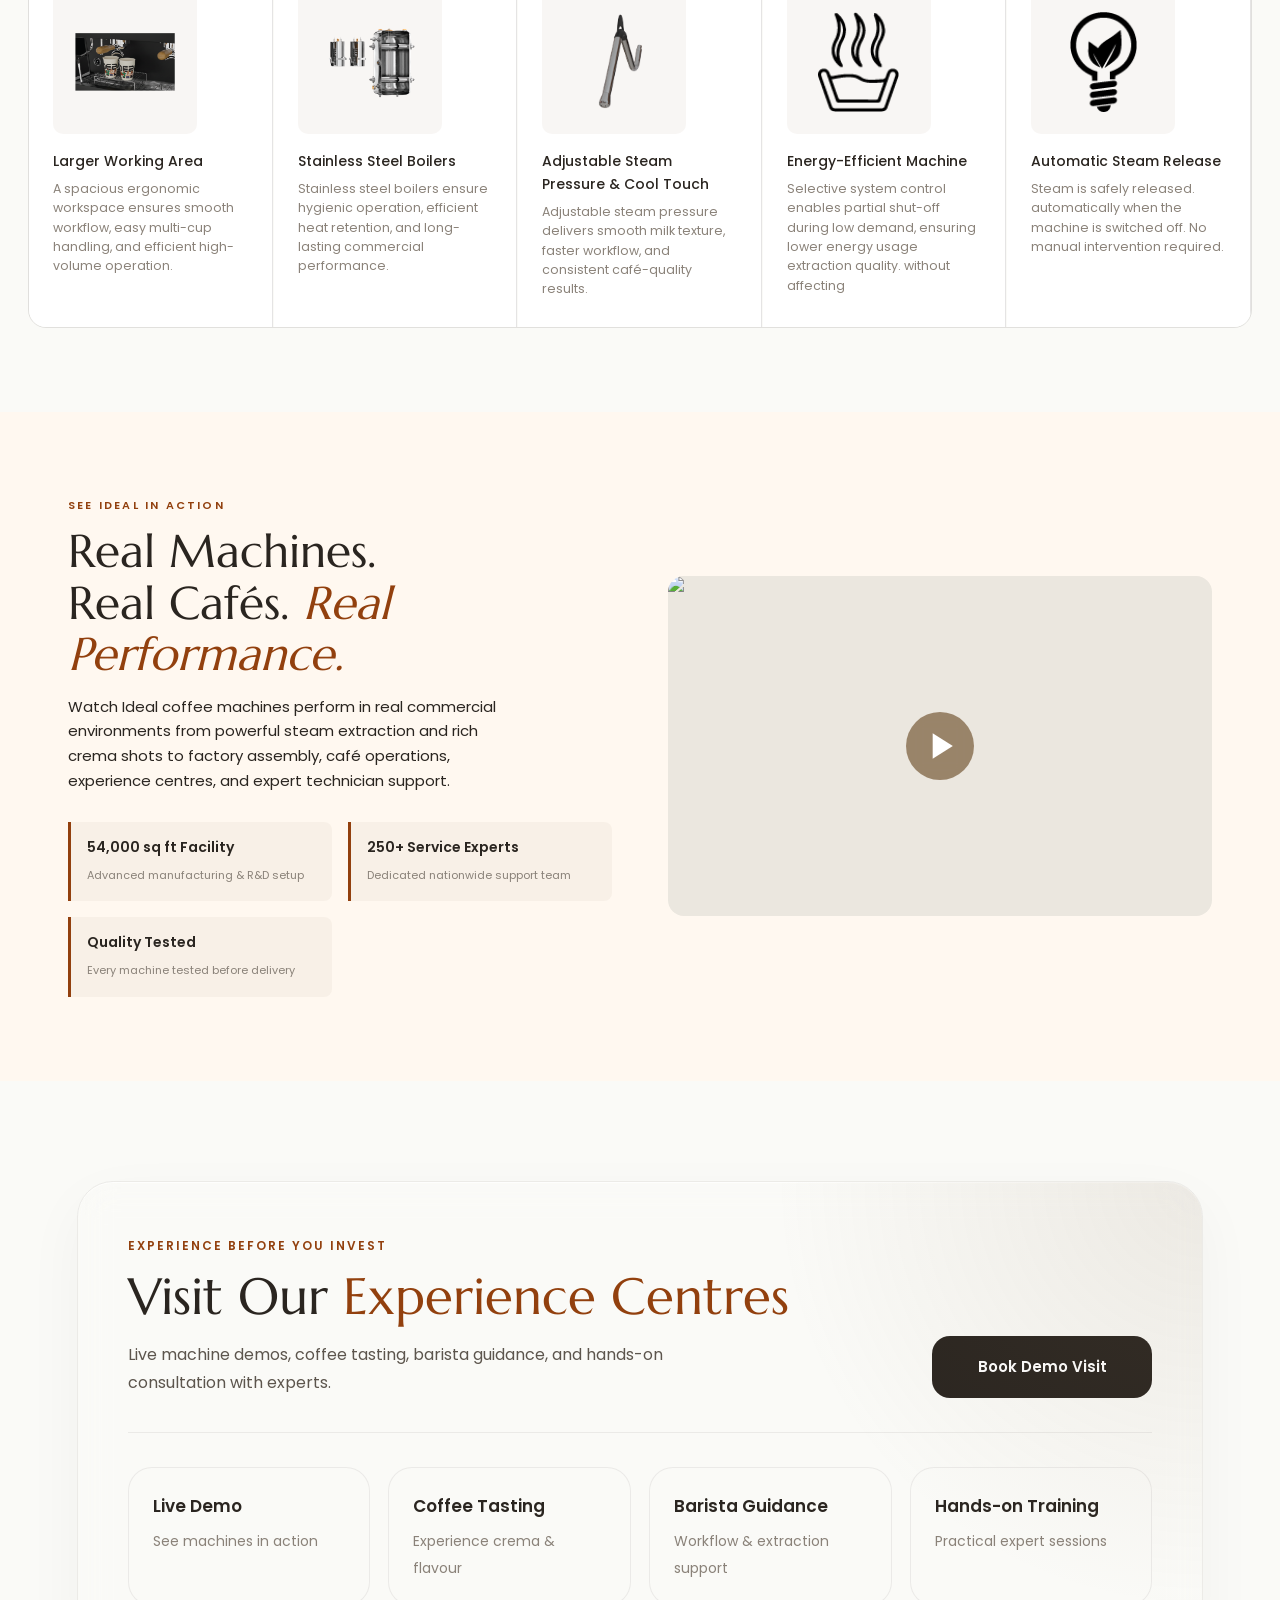
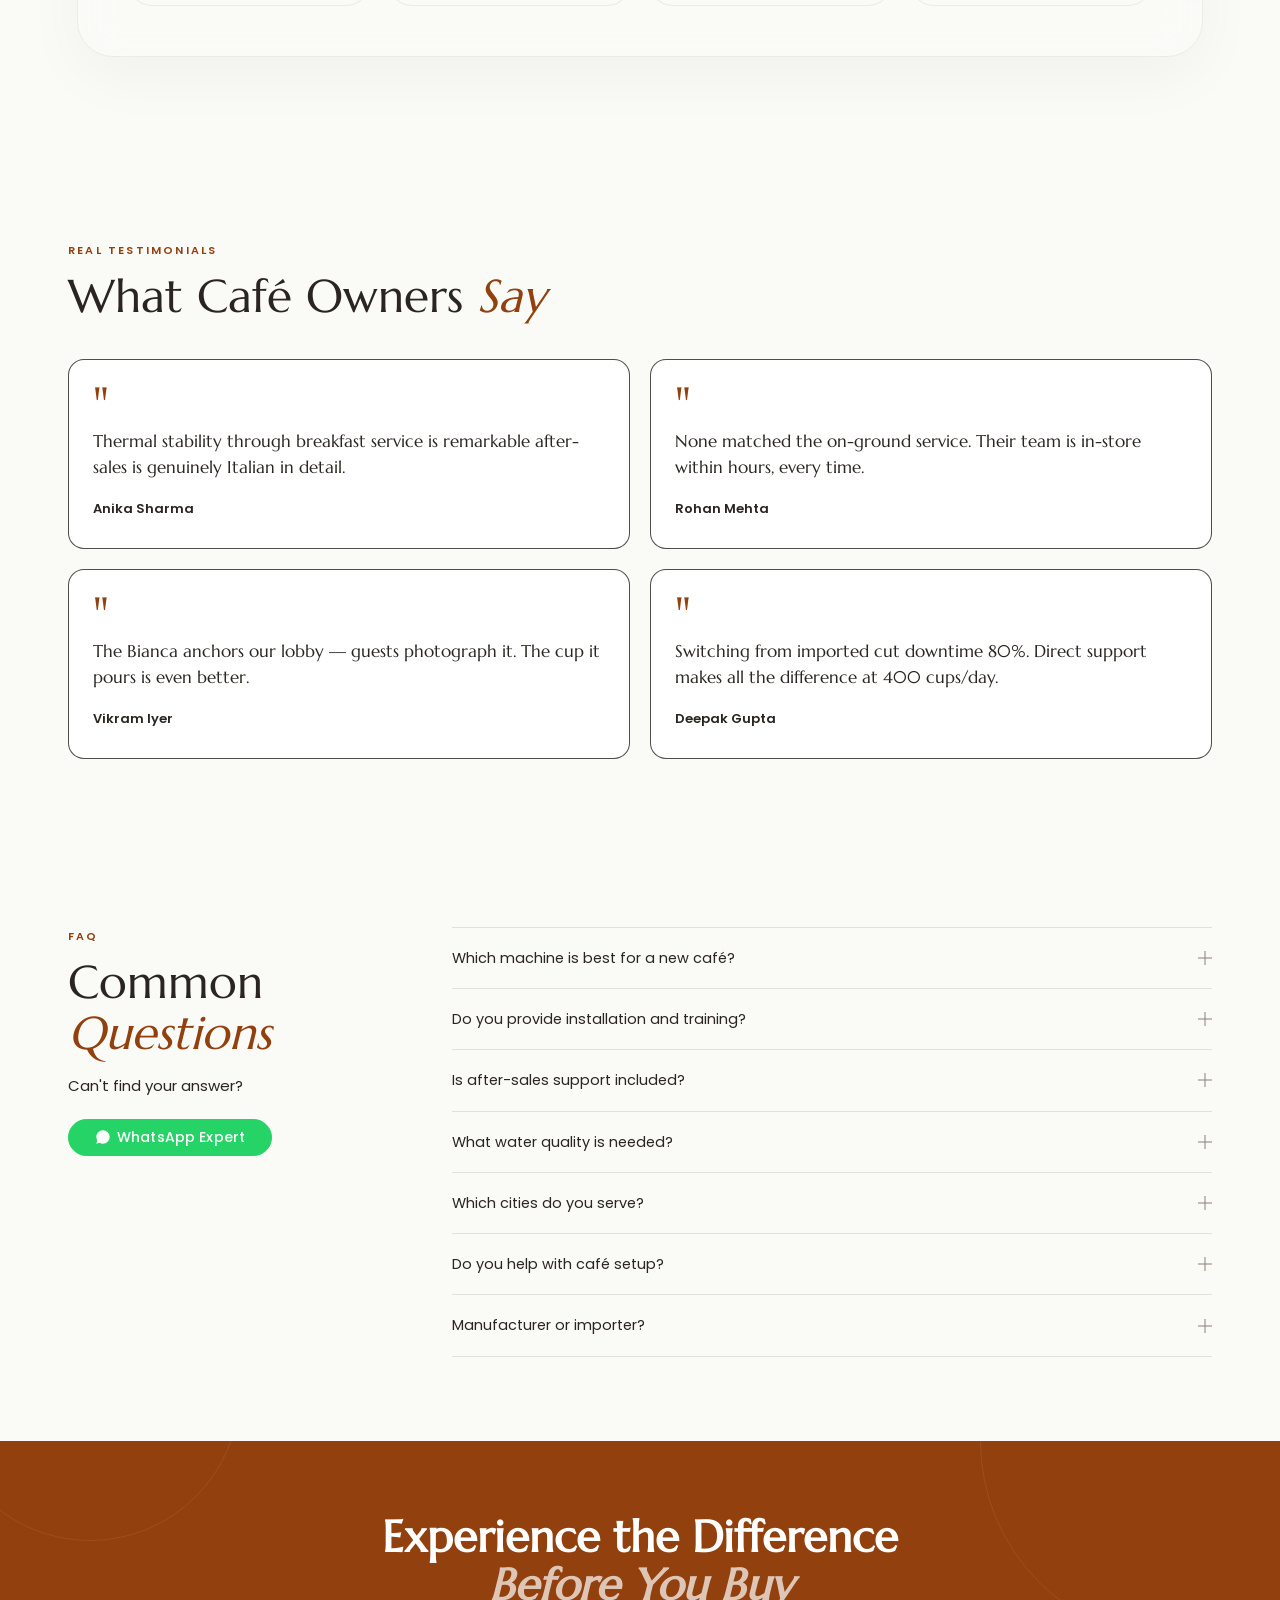
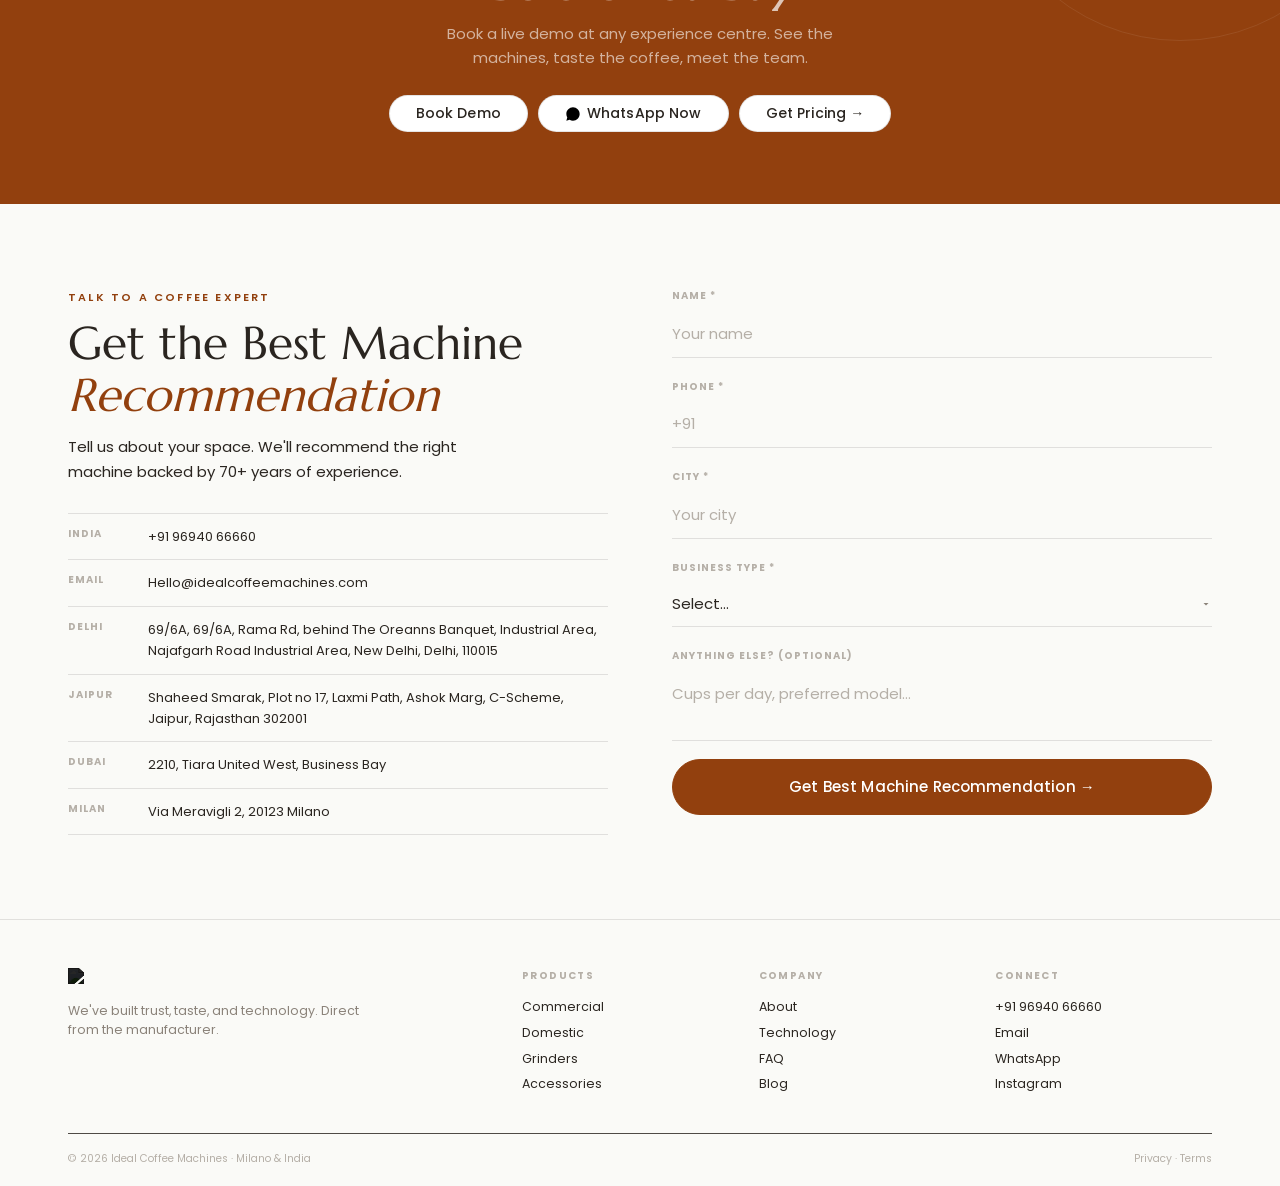
==== commit e523fb84: "commit" ====
--- a/best-coffee-machines-in-delhi/index.html
+++ b/best-coffee-machines-in-delhi/index.html
@@ -316,13 +316,13 @@
                                         
               <article class="product rv" data-cat="home">
                 <div class="product__image">
-                  <a href="https://idealcoffeemachines.com/flagship/ideal-e61-elegante">
+                  <a href="">
                     <img src="https://res.cloudinary.com/dol9rupin/image/upload/v1779434407/36_oqhpsf.png" alt="Amico brew — Compact domestic espresso machine for home baristas" loading="lazy"/>
                   </a>
                 </div>
                 <div class="product__body">
                   <h3>
-                    <a href="https://idealcoffeemachines.com/flagship/ideal-e61-elegante">
+                    <a href="">
                       Amico <em>brew</em>
                     </a>
                   </h3>
@@ -332,13 +332,13 @@
                                         
               <article class="product rv" data-cat="home">
                 <div class="product__image">
-                  <a href="https://idealcoffeemachines.com/flagship/ideal-e61-elegante">
-                    <img src="https://img.idealcoffeemachines.com/uploads/products/1200x1200_prod_1744633589_4384.webp" alt="Brew Bella — Compact domestic espresso machine for home baristas" loading="lazy"/>
+                  <a href="https://idealcoffeemachines.com/product/ideal-brew-bella-ivory-white">
+                    <img src="https://img.idealcoffeemachines.com/uploads/products/1200x1200_prod_1740997617_7299.webp?v=1779435190526" alt="Brew Bella — Compact domestic espresso machine for home baristas" loading="lazy"/>
                   </a>
                 </div>
                 <div class="product__body">
                   <h3>
-                    <a href="https://idealcoffeemachines.com/flagship/ideal-e61-elegante">
+                    <a href="https://idealcoffeemachines.com/product/ideal-brew-bella-ivory-white">
                       Brew <em>Bella</em>
                     </a>
                   </h3>
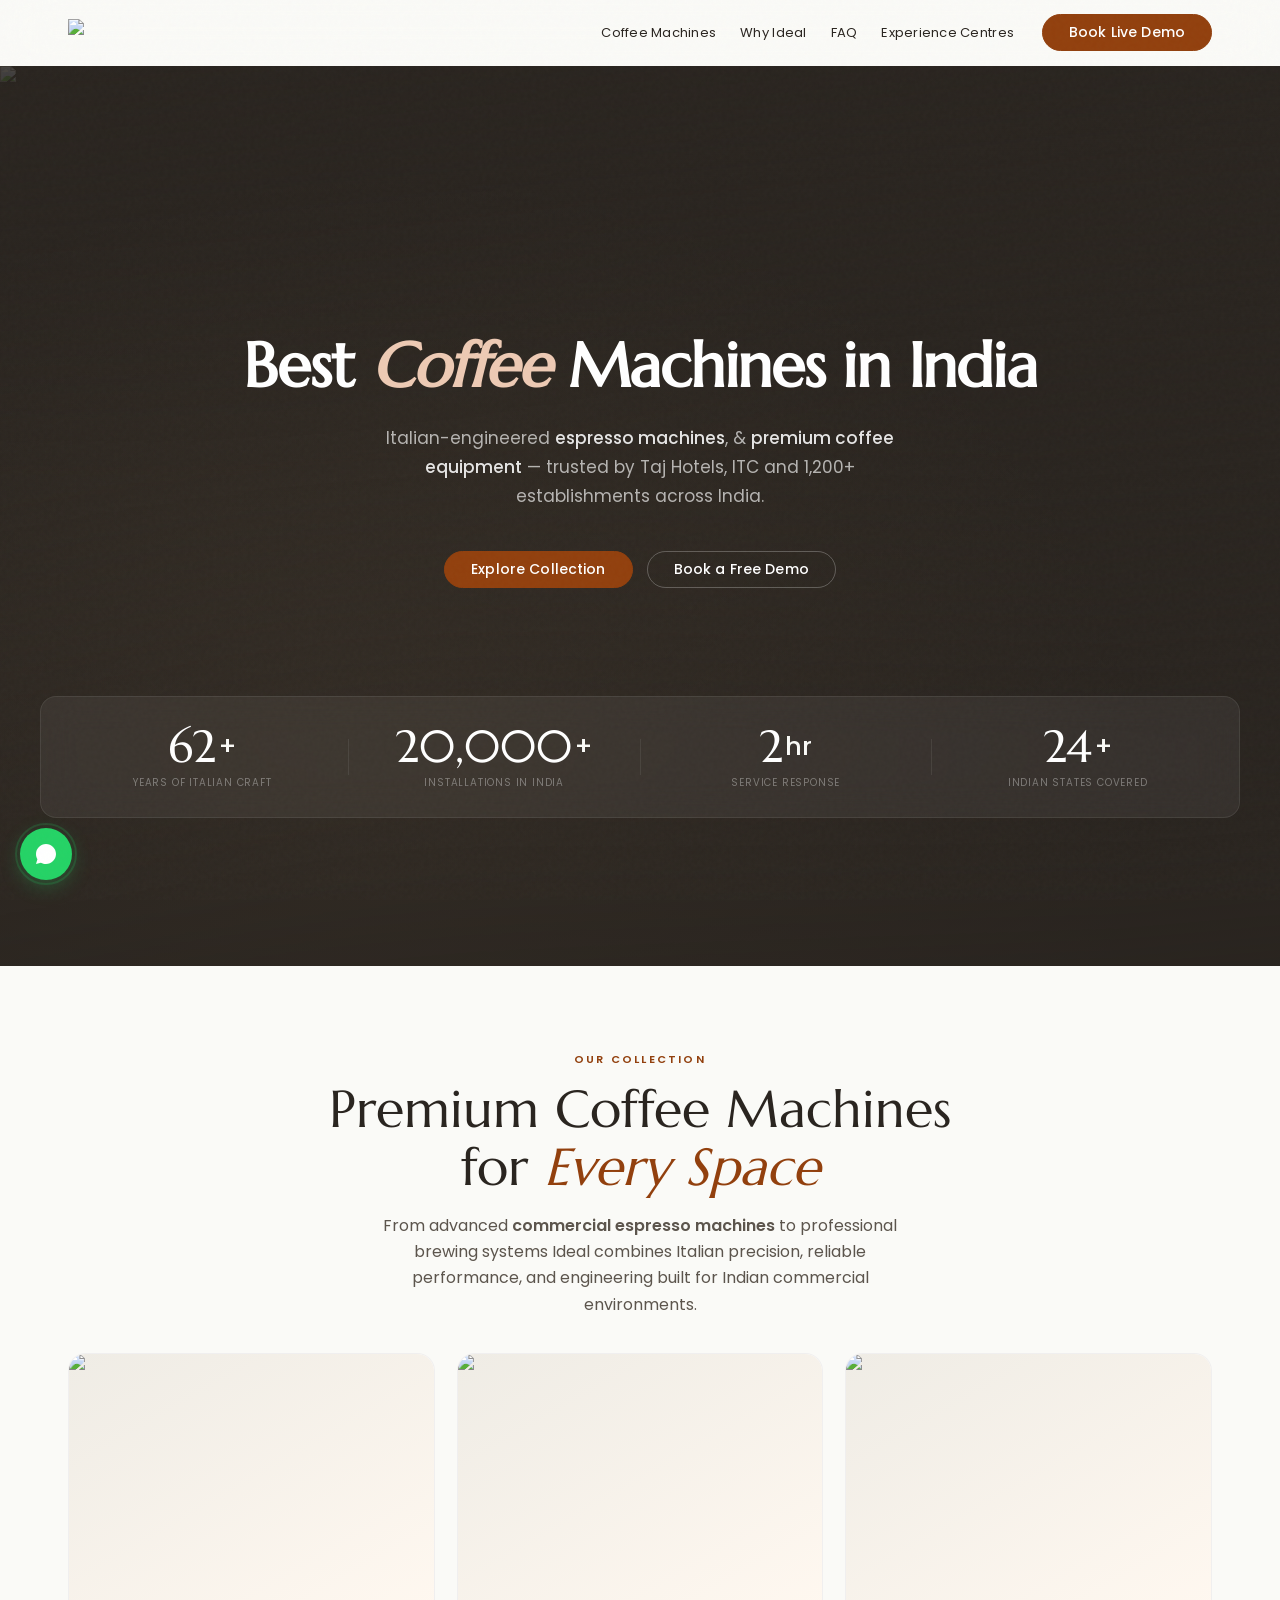
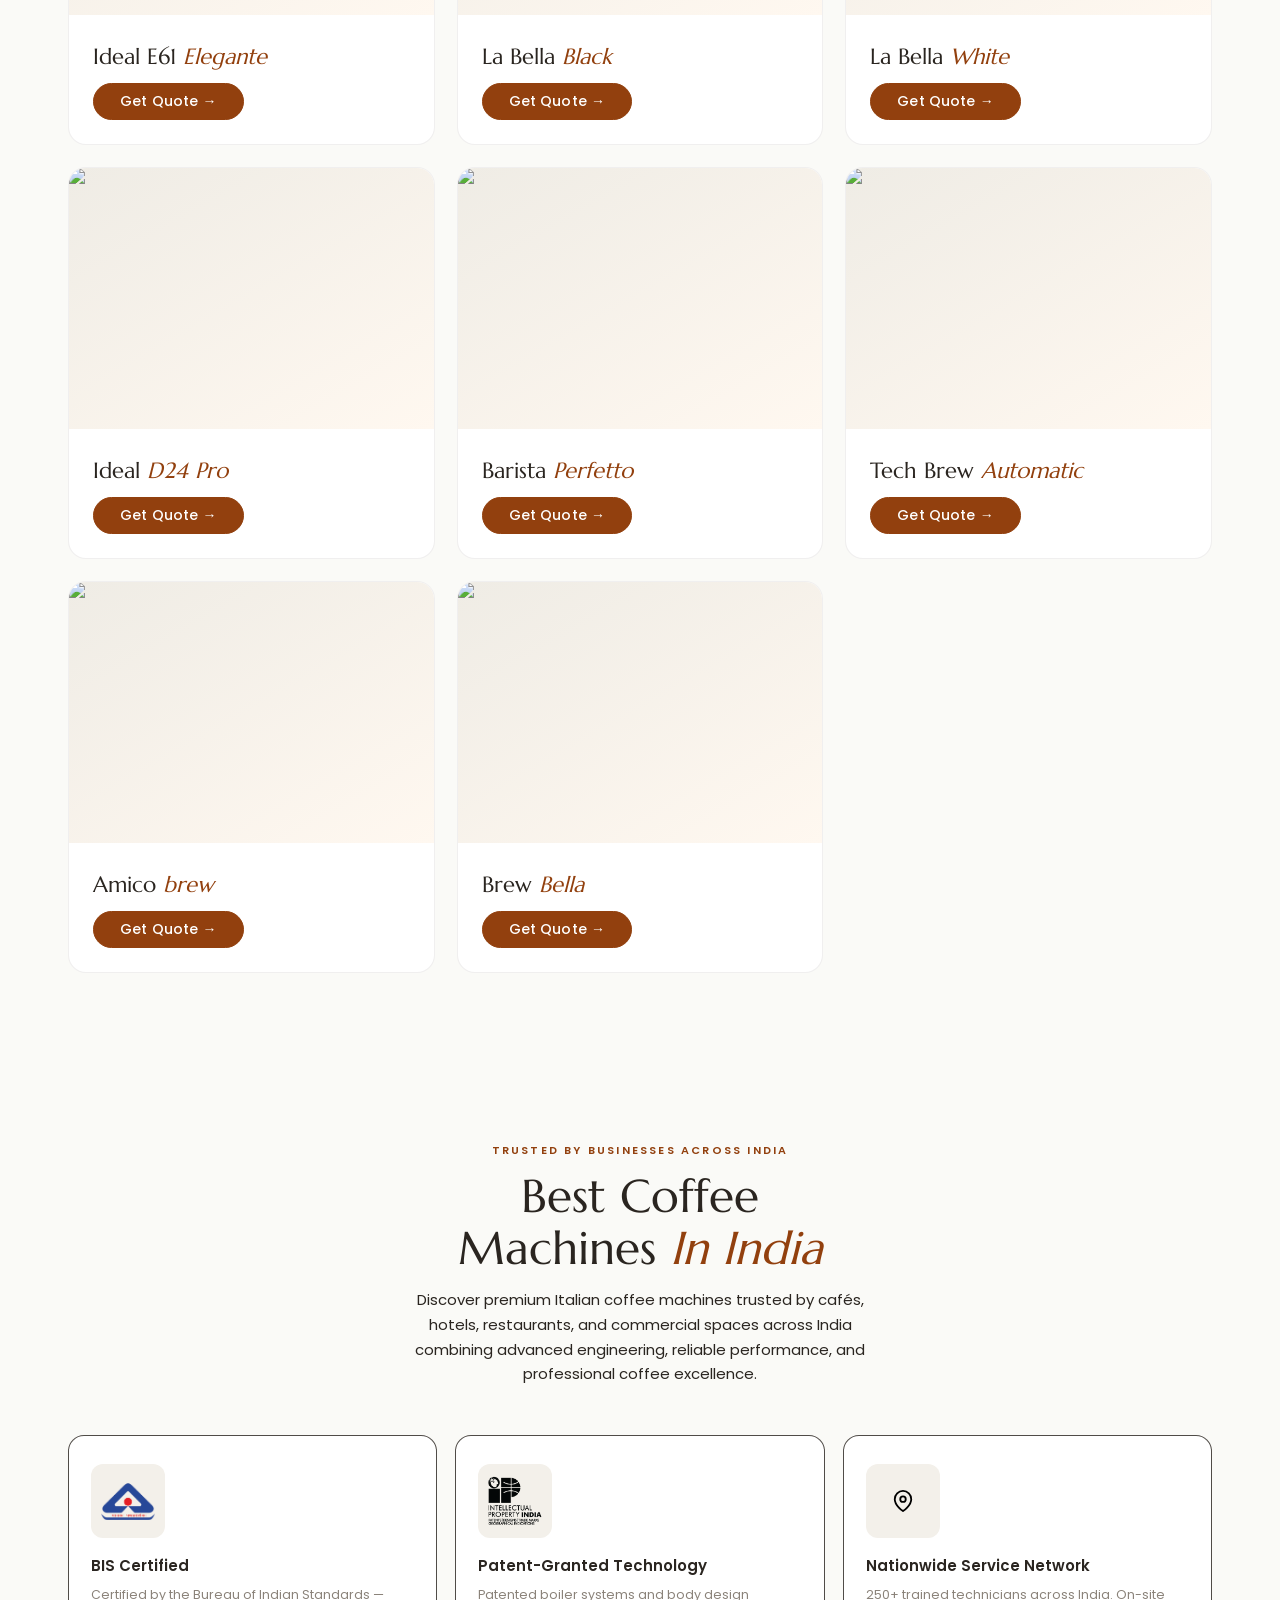
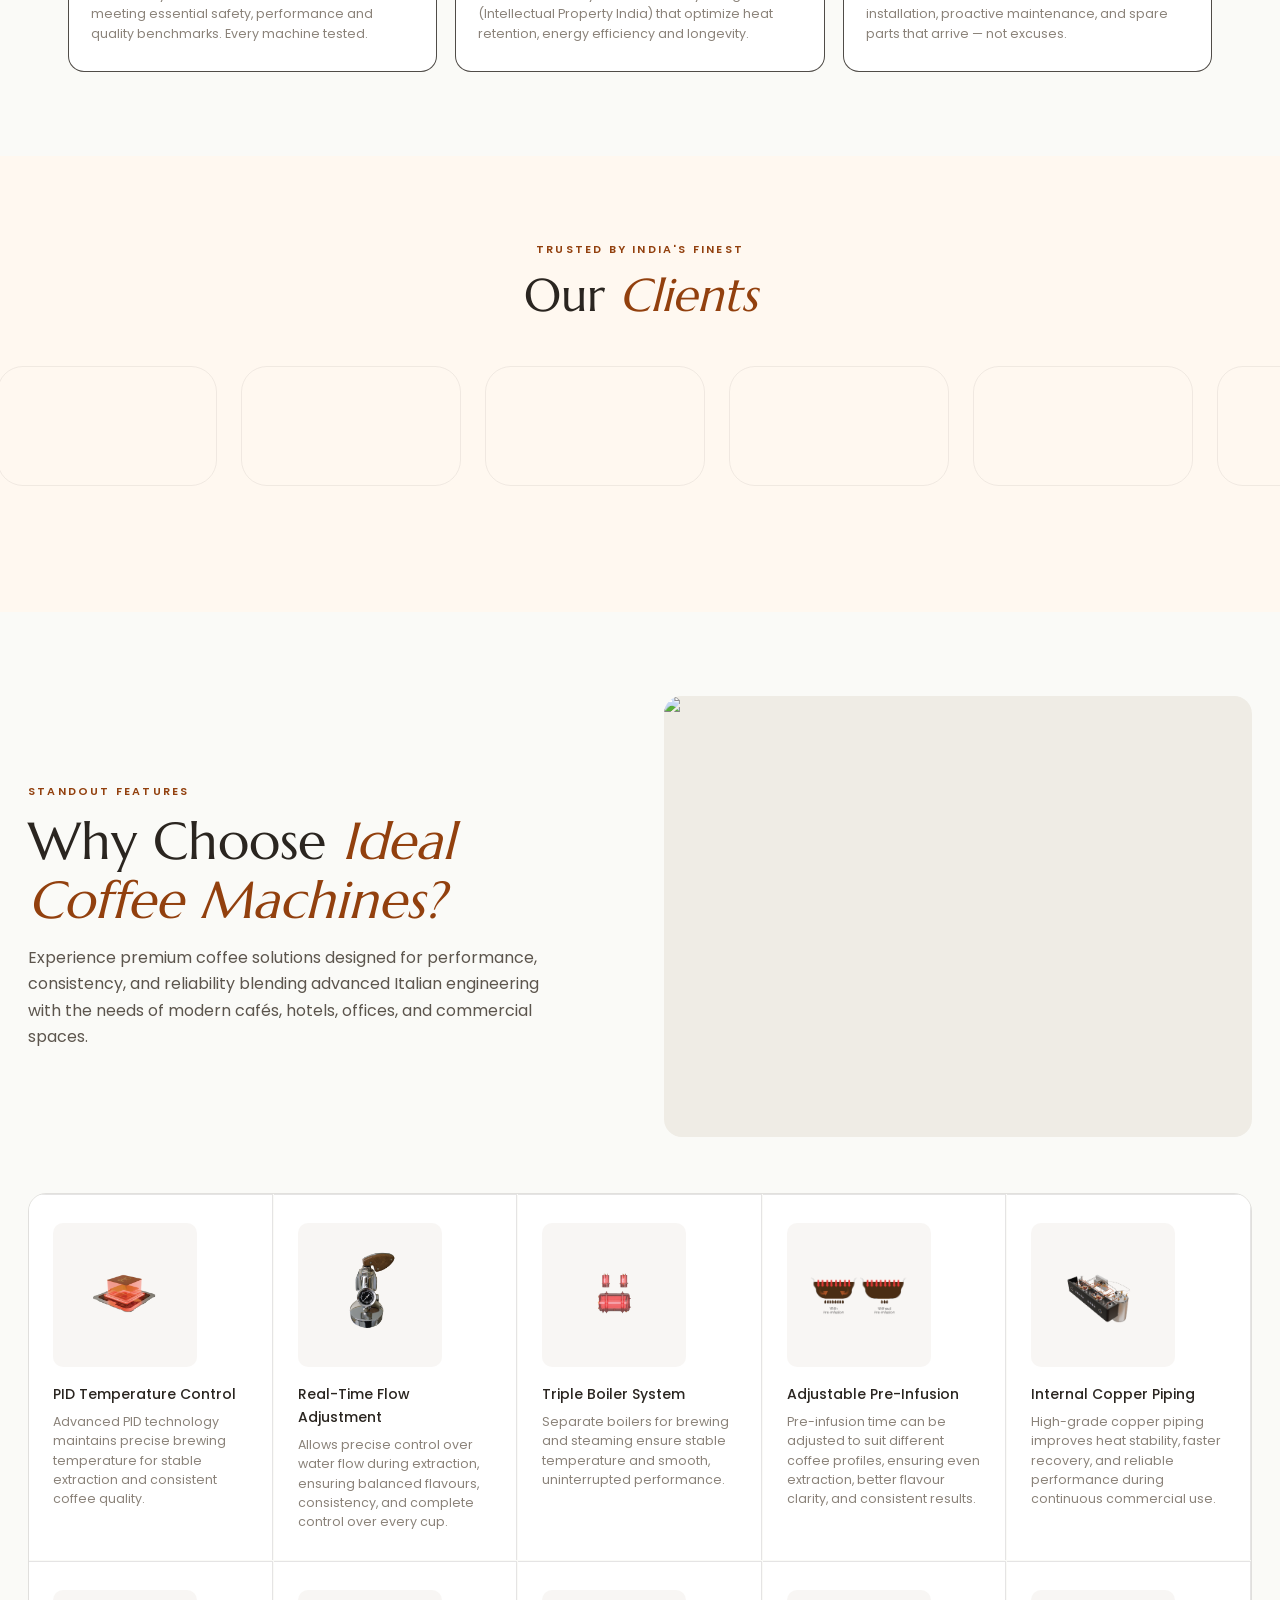
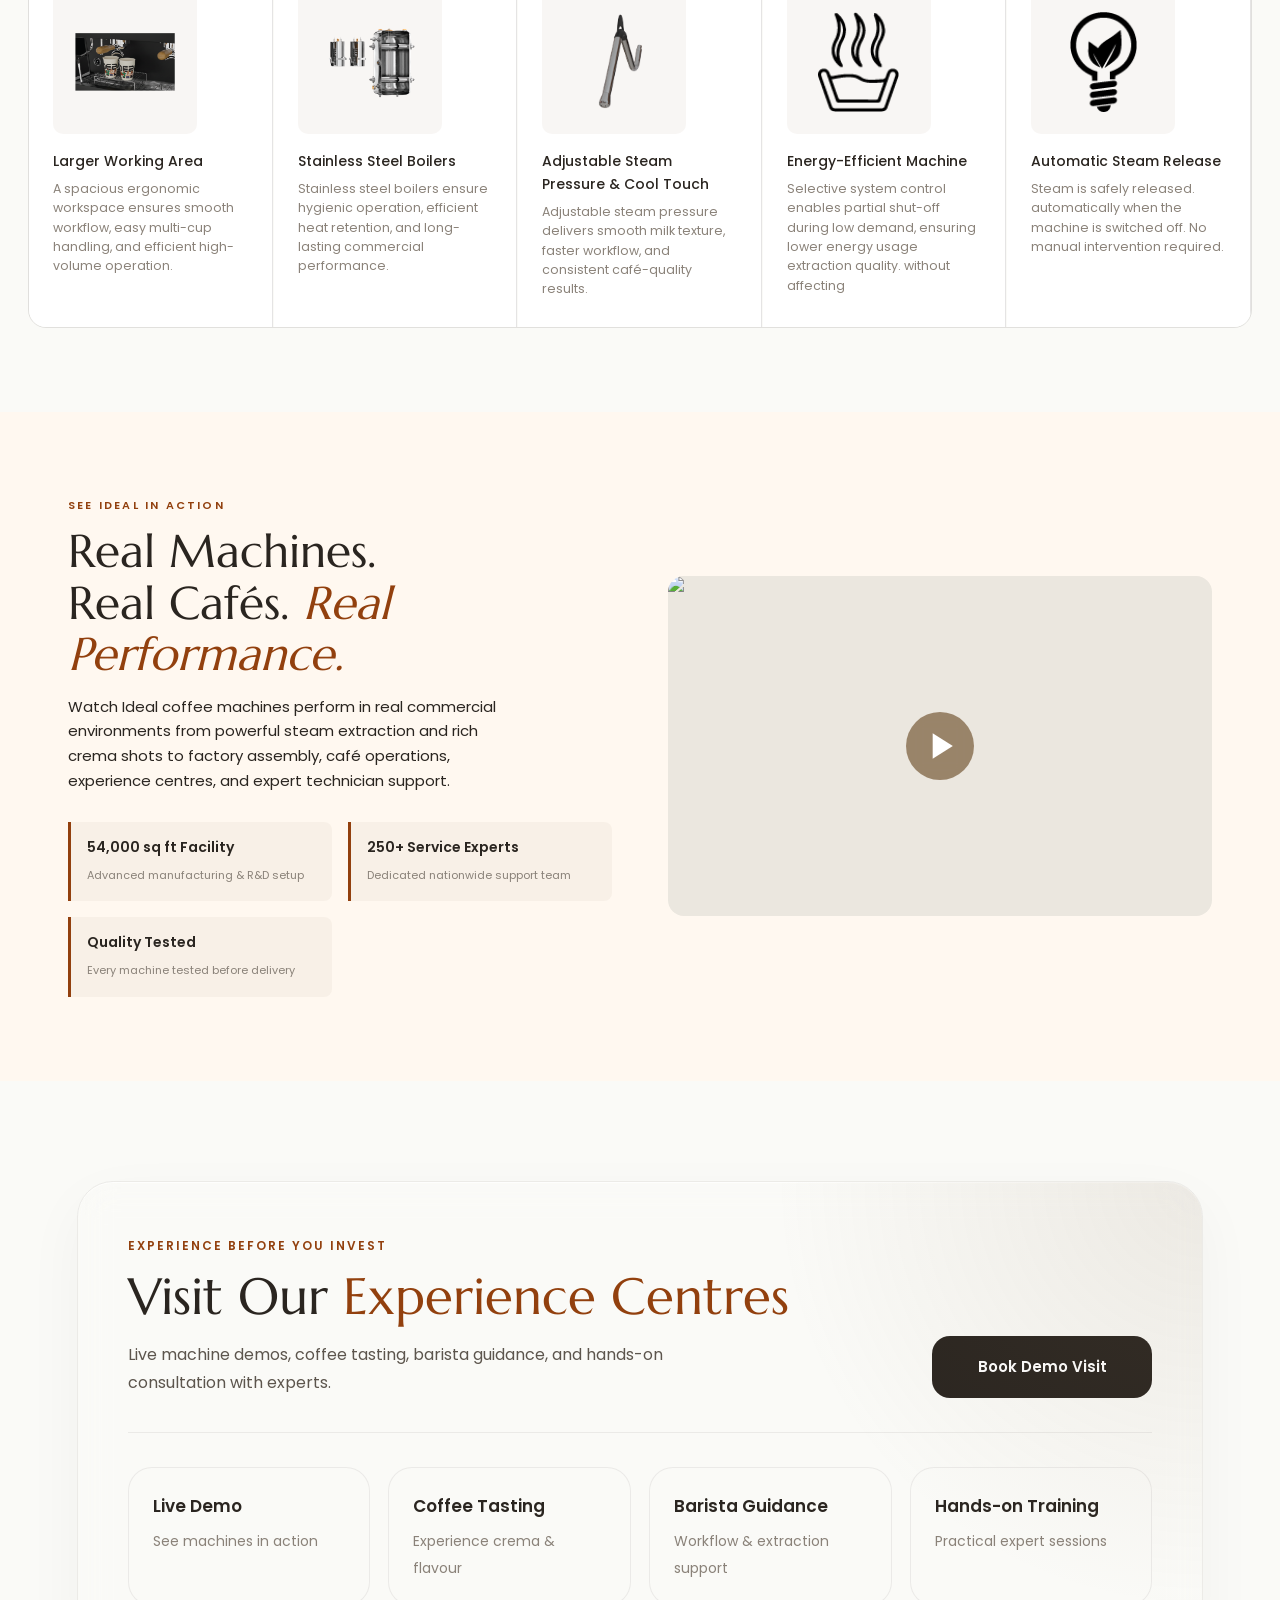
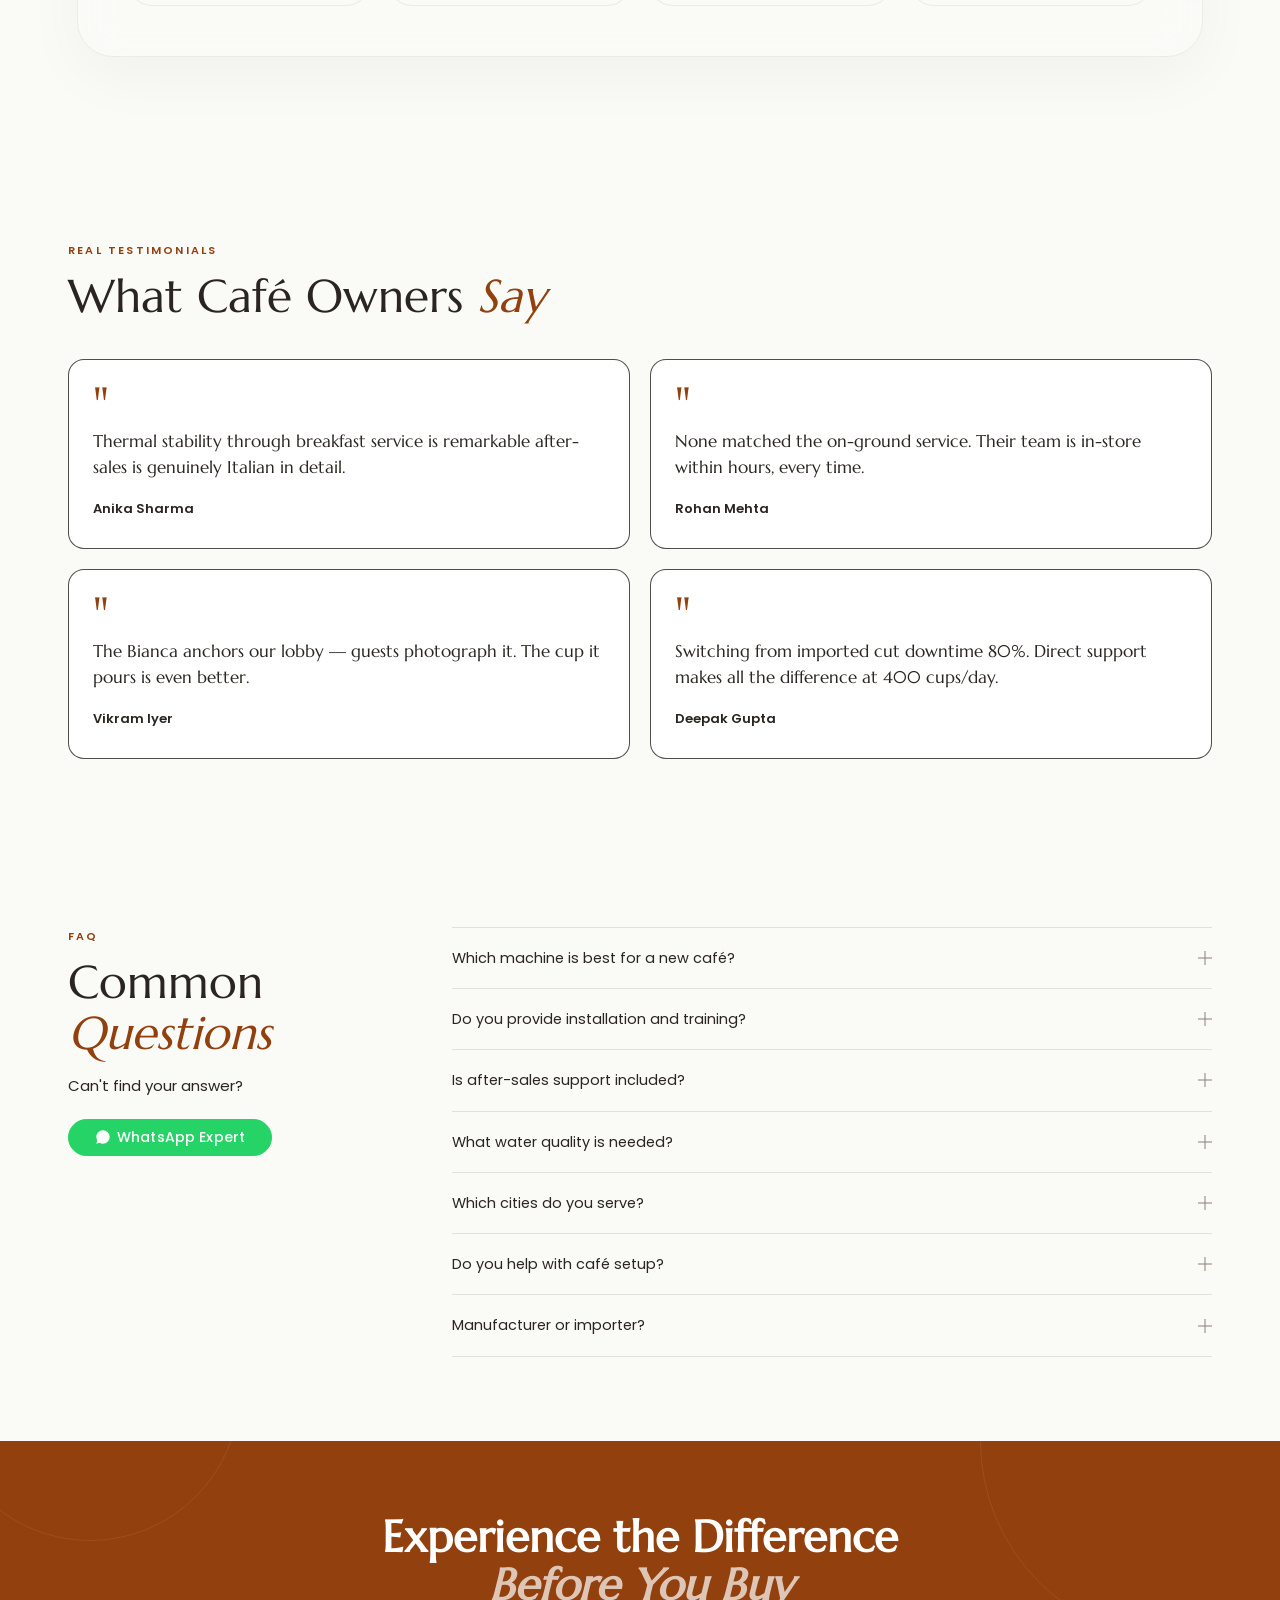
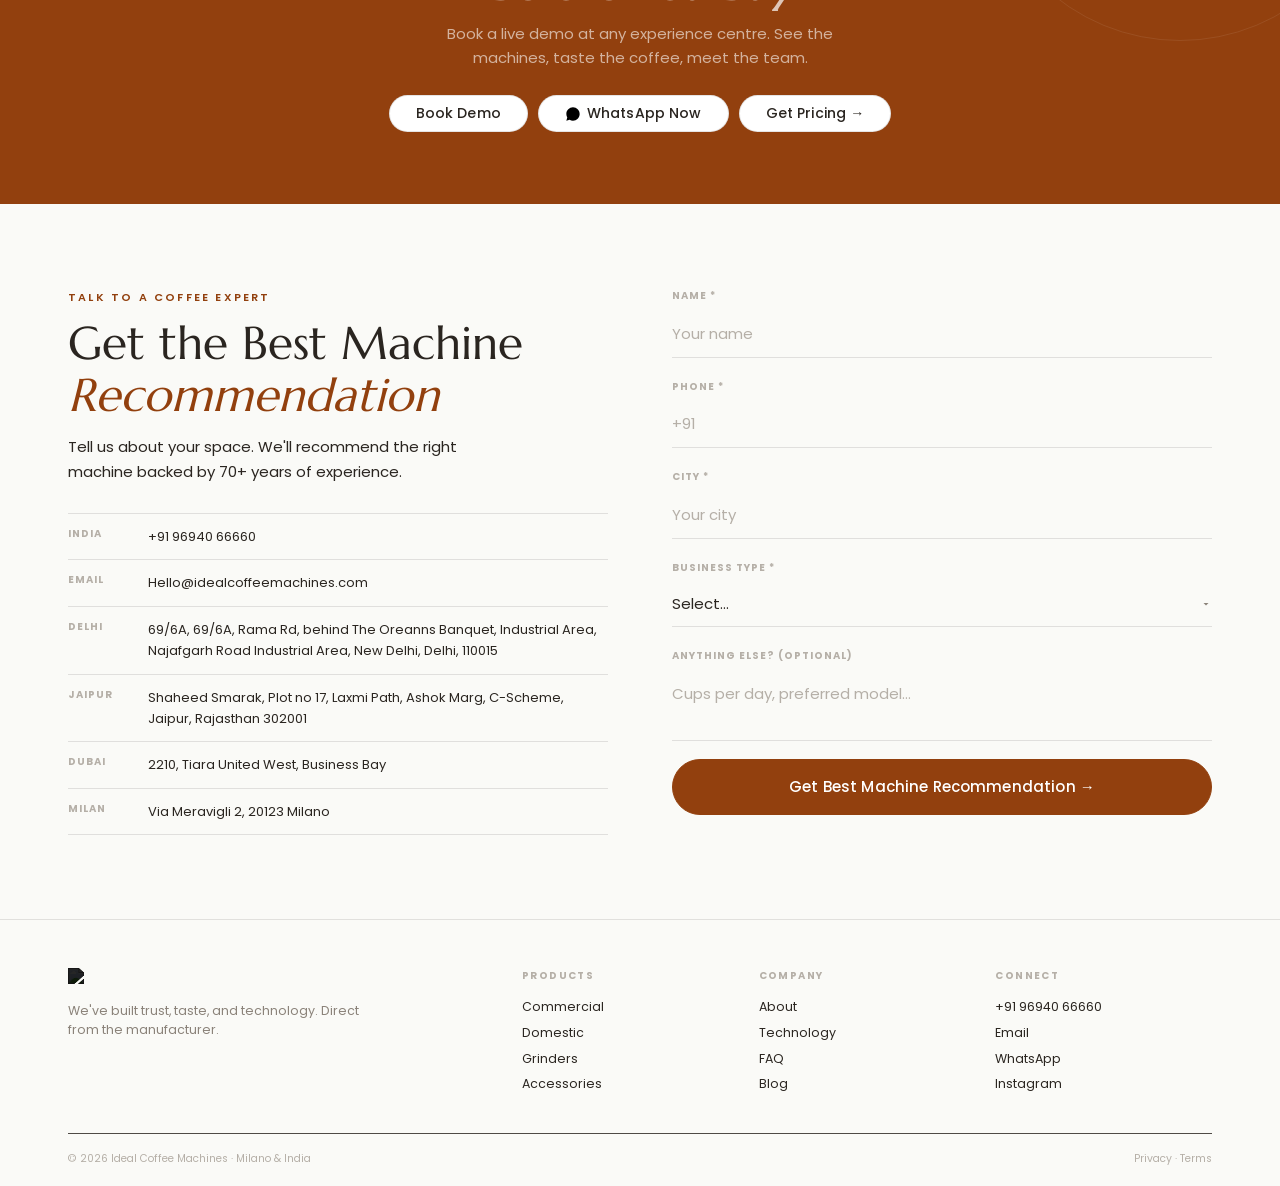
==== commit e9383fed: "commit" ====
--- a/best-coffee-machines-in-delhi/index.html
+++ b/best-coffee-machines-in-delhi/index.html
@@ -316,13 +316,13 @@
                                         
               <article class="product rv" data-cat="home">
                 <div class="product__image">
-                  <a href="">
+                  <a href="https://idealcoffeemachines.com/contact">
                     <img src="https://res.cloudinary.com/dol9rupin/image/upload/v1779434407/36_oqhpsf.png" alt="Amico brew — Compact domestic espresso machine for home baristas" loading="lazy"/>
                   </a>
                 </div>
                 <div class="product__body">
                   <h3>
-                    <a href="">
+                    <a href="https://idealcoffeemachines.com/contact">
                       Amico <em>brew</em>
                     </a>
                   </h3>
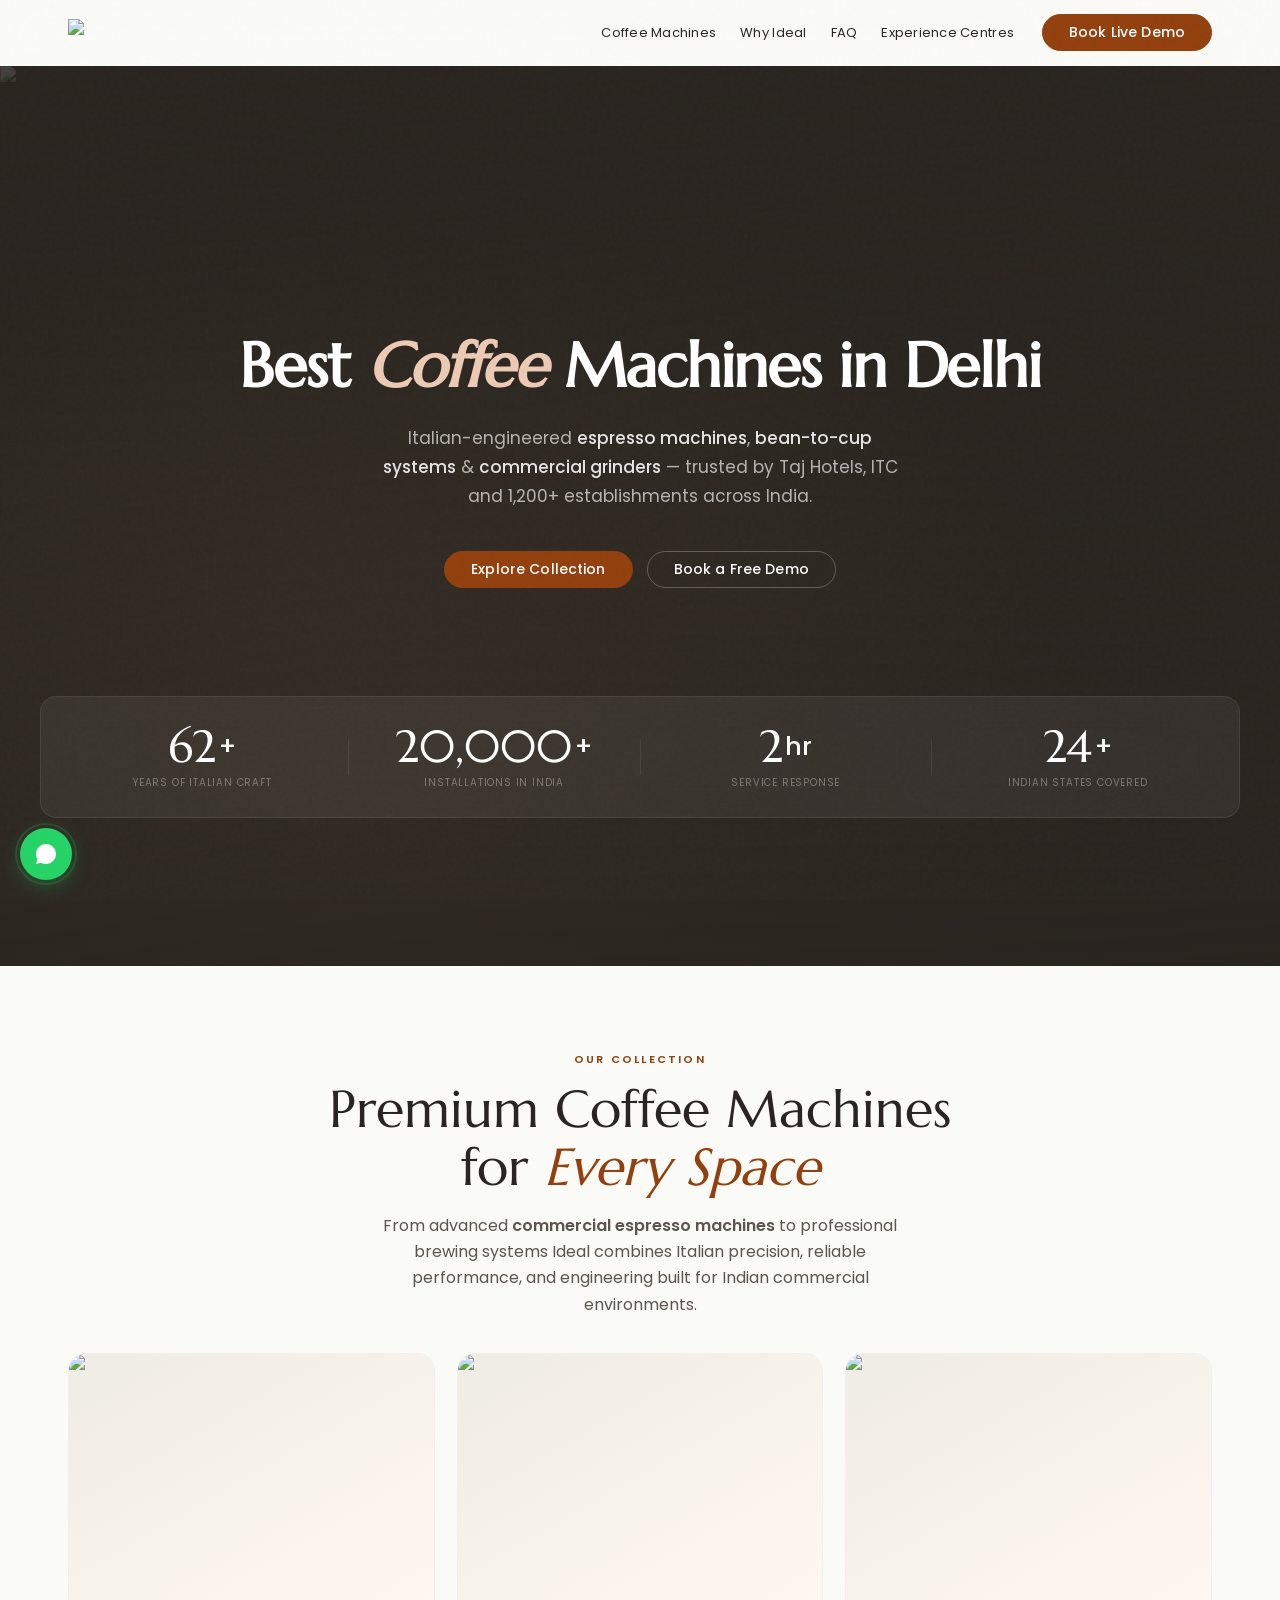
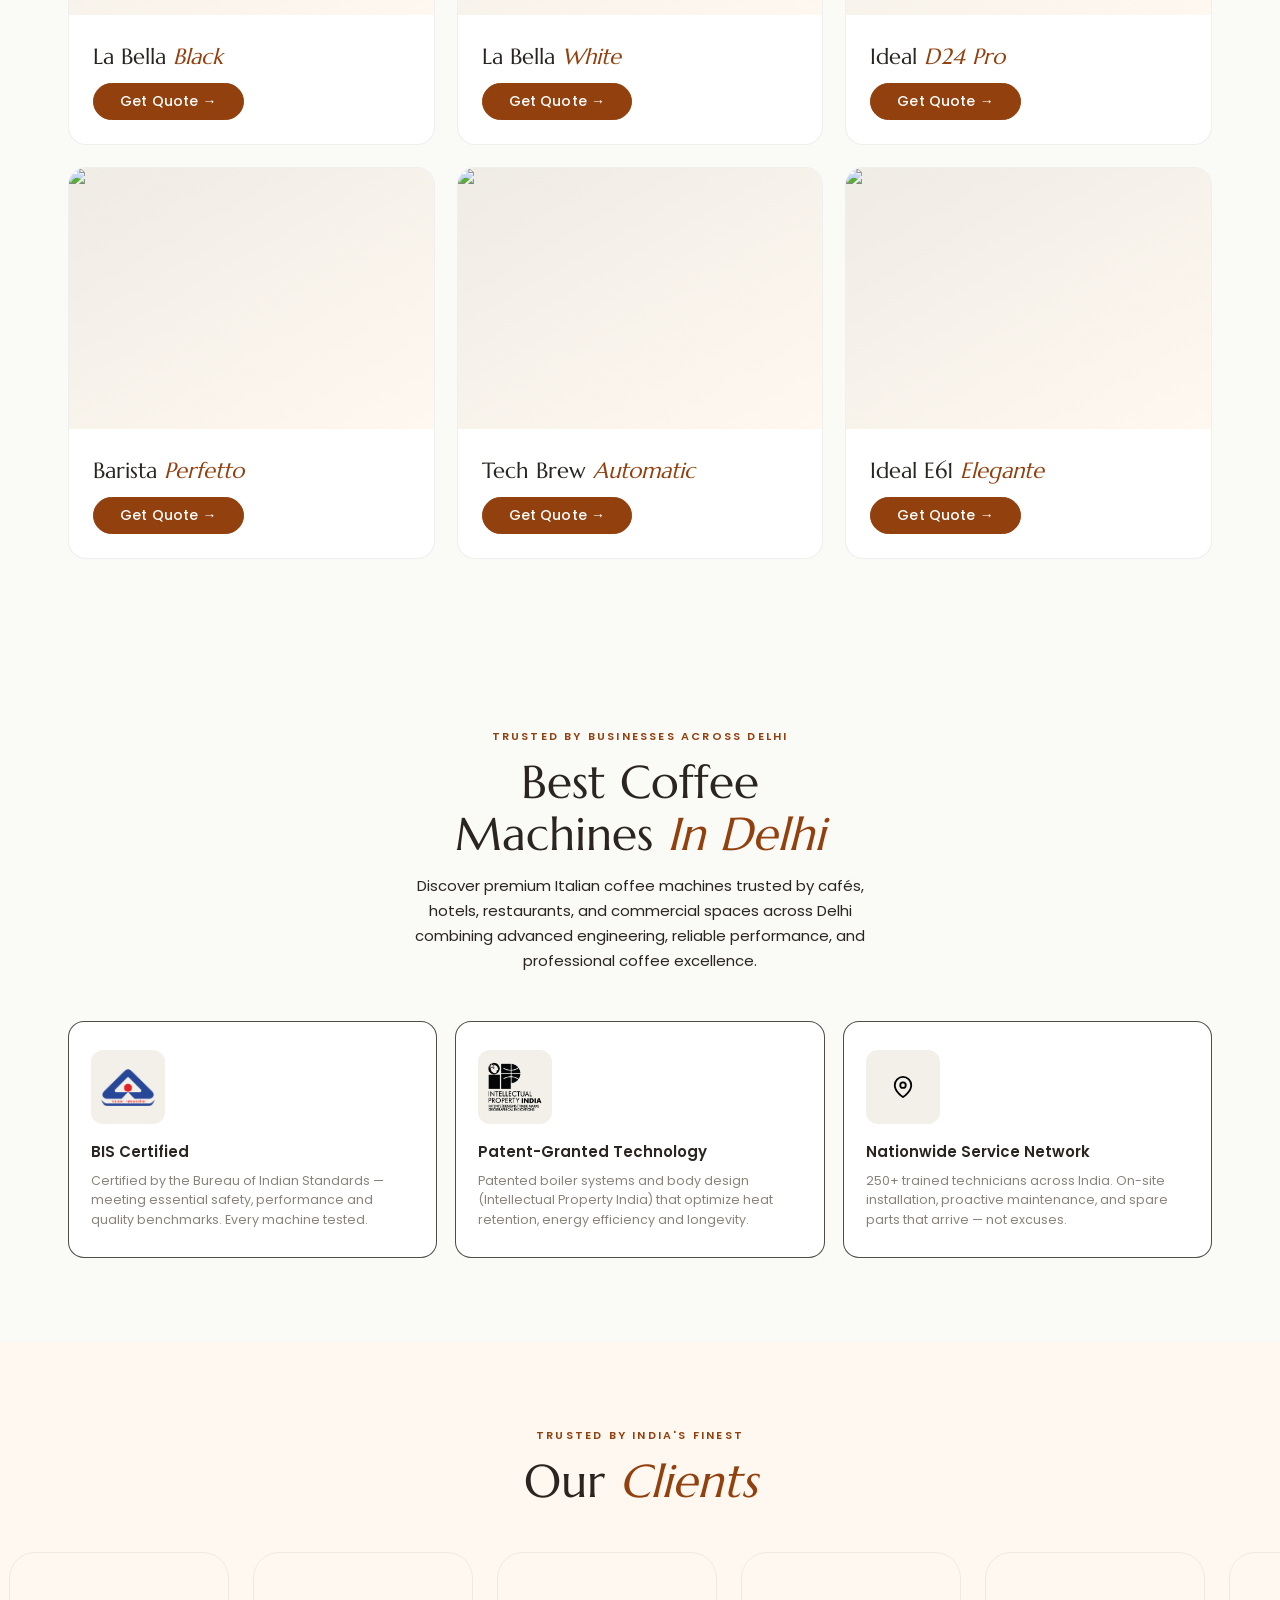
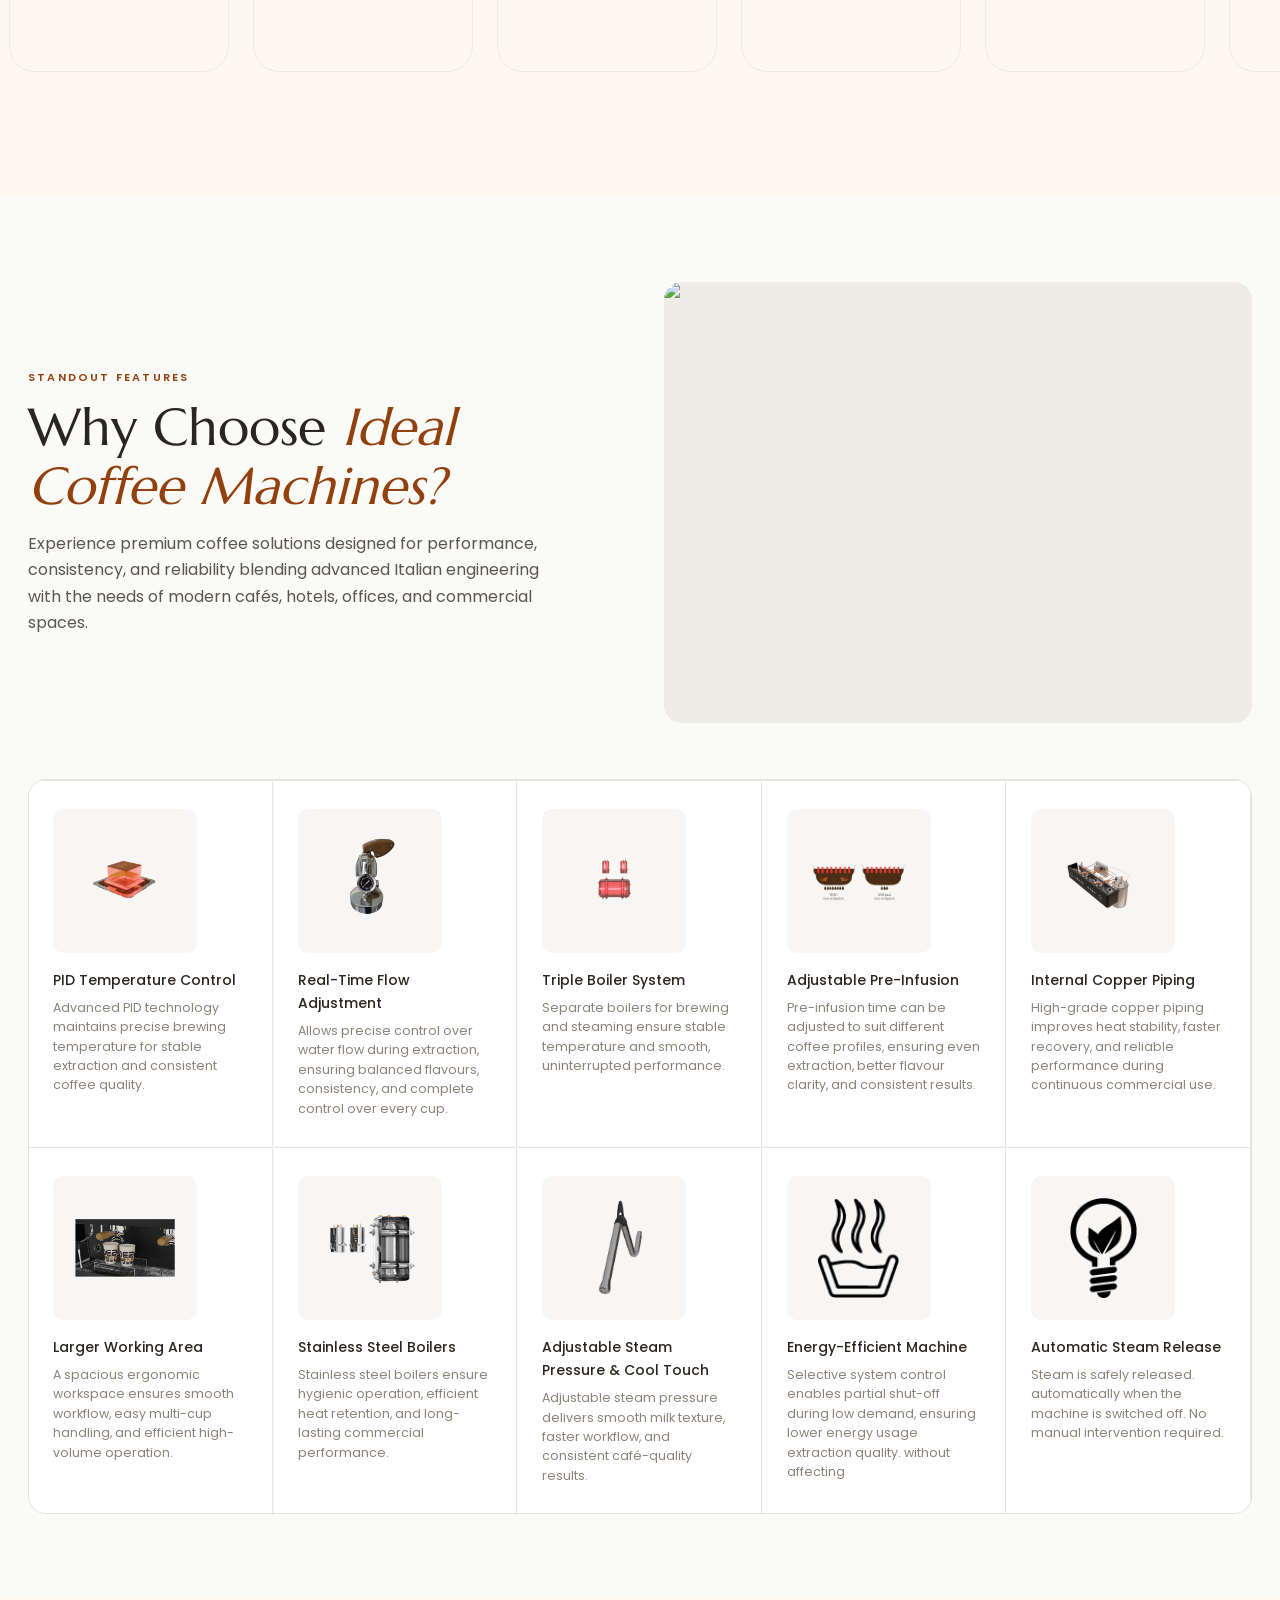
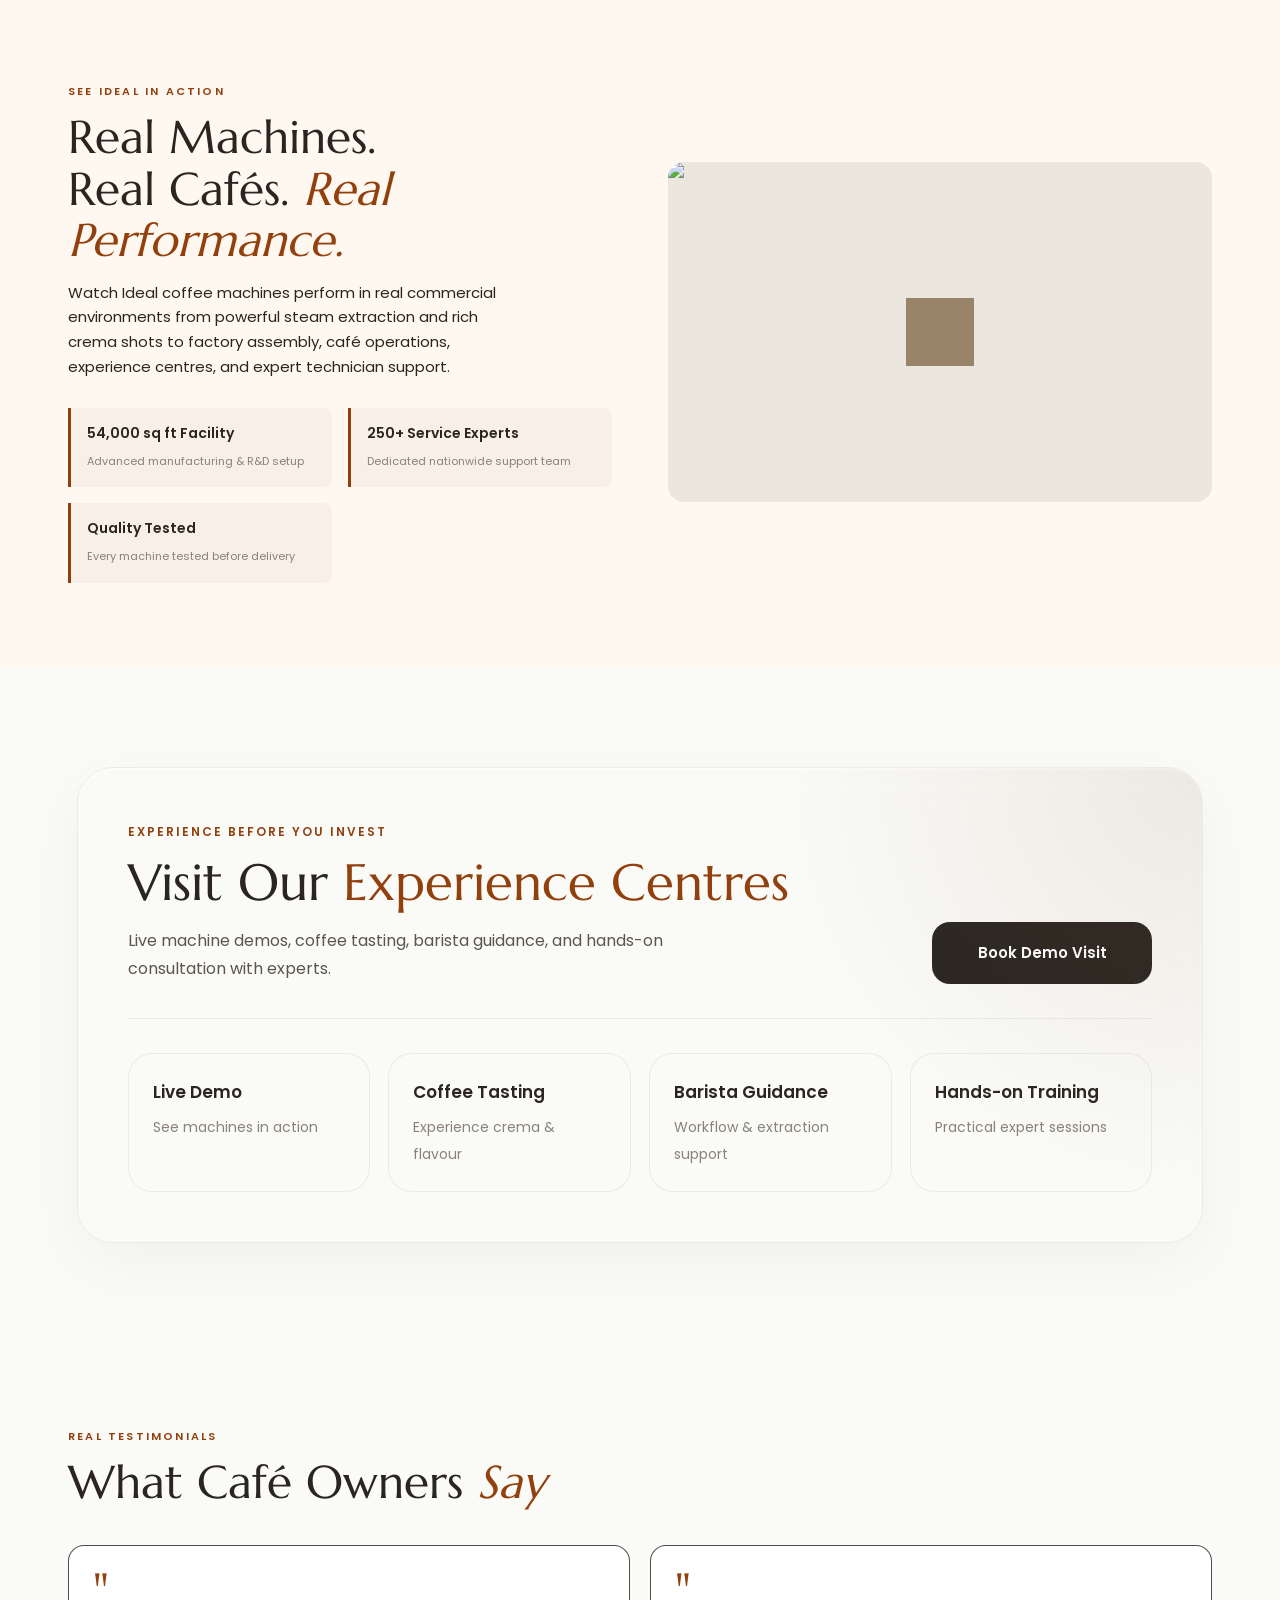
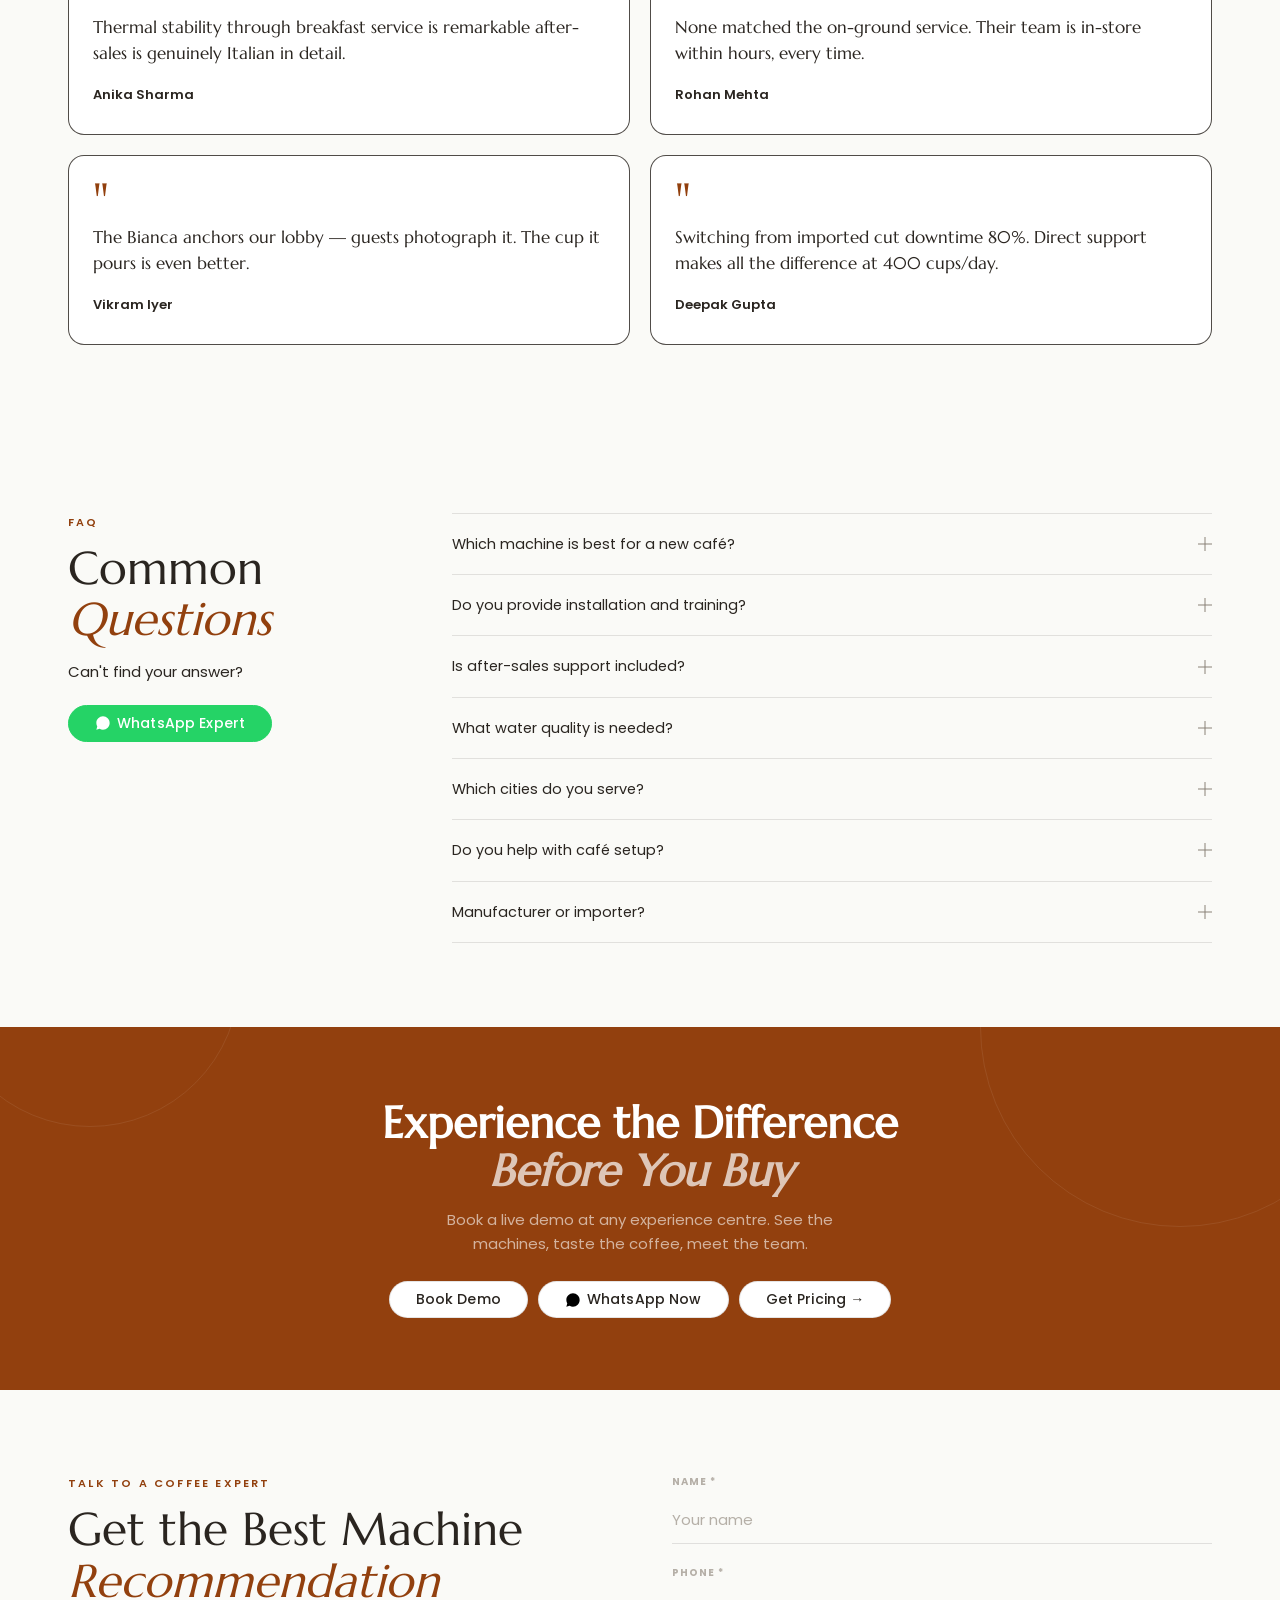
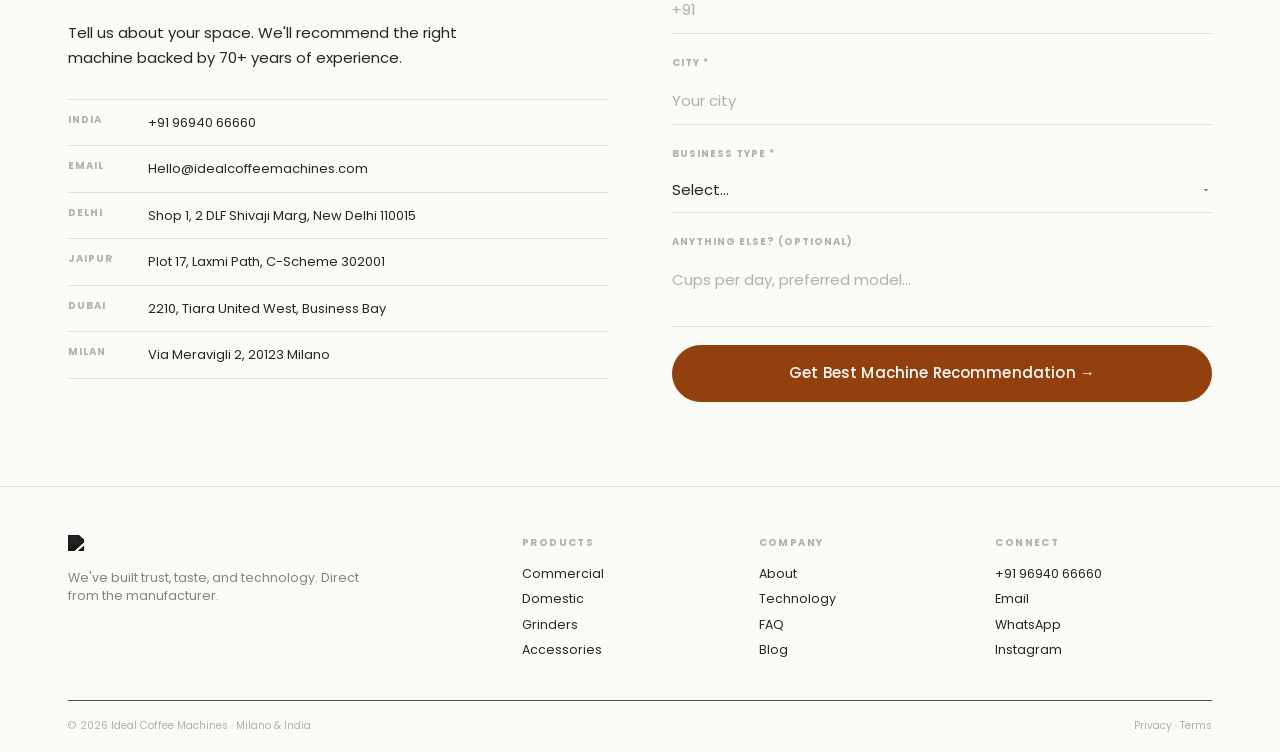
==== commit 40ca2420: "commit" ====
--- a/best-coffee-machines-in-delhi/index.html
+++ b/best-coffee-machines-in-delhi/index.html
@@ -1,7 +1,7 @@
 <!doctype html>
 <html>
   <head>
-    <title>Best Coffee Machines in India — Ideal Coffee Machines | Premium Italian Espresso</title>
+    <title>Best Coffee Machines in Delhi — Ideal Coffee Machines | Premium Italian Espresso</title>
     <link rel="stylesheet" href="./style.css" />
     <link rel="stylesheet" href="./style-2.css" />
   </head>
@@ -12,16 +12,16 @@
         <meta charset="UTF-8" />
         <meta name="viewport" content="width=device-width,initial-scale=1" />
         <title>
-          Best Coffee Machines in India — Ideal Coffee Machines | Commercial
+          Best Coffee Machines in Delhi — Ideal Coffee Machines | Commercial
           Espresso Since 1954
         </title>
         <meta
           name="description"
-          content="India's #1 Italian coffee machine manufacturer since 1954. Multi-boiler espresso machines with BIS certification, patent-granted technology, direct factory support & nationwide service. 18,000+ cafés in 10+ countries. Book a live demo."
+          content="Delhi's #1 Italian coffee machine manufacturer since 1954. Multi-boiler espresso machines with BIS certification, patent-granted technology, direct factory support & nationwide service. 18,000+ cafés in 10+ countries. Book a live demo."
         />
         <meta
           name="keywords"
-          content="Best Coffee Machines in India,Commercial Coffee Machine,Espresso Machine India,Bean to Cup Coffee Machine,Italian Coffee Machine,Cafe Coffee Machine,Hotel Coffee Machine,Coffee Grinder India,Multi Boiler Coffee Machine,Triple Boiler System,E61 Group Head,PID Espresso Machine,Coffee Machine Manufacturer India,BIS Certified Coffee Machine"
+          content="Best Coffee Machines in Delhi,Commercial Coffee Machine,Espresso Machine Delhi,Bean to Cup Coffee Machine,Italian Coffee Machine,Cafe Coffee Machine,Hotel Coffee Machine,Coffee Grinder Delhi,Multi Boiler Coffee Machine,Triple Boiler System,E61 Group Head,PID Espresso Machine,Coffee Machine Manufacturer Delhi,BIS Certified Coffee Machine"
         />
         <meta
           name="robots"
@@ -31,11 +31,11 @@
         <meta property="og:type" content="website" />
         <meta
           property="og:title"
-          content="Best Coffee Machines in India — Ideal Coffee Machines"
+          content="Best Coffee Machines in Delhi — Ideal Coffee Machines"
         />
         <meta
           property="og:description"
-          content="India's premium Italian coffee machine manufacturer. Multi-boiler technology, BIS certified, patent-granted. 18,000+ cafés. Book a live demo."
+          content="Delhi's premium Italian coffee machine manufacturer. Multi-boiler technology, BIS certified, patent-granted. 18,000+ cafés. Book a live demo."
         />
         <meta property="og:url" content="https://idealcoffeemachines.com/" />
         <meta
@@ -56,7 +56,7 @@
             "name": "Ideal Coffee Machines",
             "url": "https://idealcoffeemachines.com",
             "logo": "https://idealcoffeemachines.com/images/logo-light.png",
-            "description": "India's premier Italian coffee machine manufacturer since 1954. Multi-boiler, BIS certified, patent-granted. 18,000+ cafés in 10+ countries.",
+            "description": "Delhi's premier Italian coffee machine manufacturer since 1954. Multi-boiler, BIS certified, patent-granted. 18,000+ cafés in 10+ countries.",
             "foundingDate": "1954",
             "numberOfEmployees": {
               "@type": "QuantitativeValue",
@@ -82,7 +82,7 @@
             "mainEntity": [
               {
                 "@type": "Question",
-                "name": "Which is the best coffee machine for a new café in India?",
+                "name": "Which is the best coffee machine for a new café in Delhi?",
                 "acceptedAnswer": {
                   "@type": "Answer",
                   "text": "The Ideal E61 Elegante or La Bella with multi-boiler systems, E61 group heads, PID temperature control, internal copper piping and adjustable pre-infusion are most recommended for new cafés."
@@ -109,7 +109,7 @@
                 "name": "Which cities do you serve?",
                 "acceptedAnswer": {
                   "@type": "Answer",
-                  "text": "Experience centres in Delhi, Mumbai, Bengaluru, Jaipur, Kolkata, Ahmedabad, Indore, Goa, Chandigarh, Raipur and Guwahati. Service covers all major Indian cities."
+                  "text": "Experience centres in Delhi, Mumbai, Bengaluru, Jaipur, Kolkata, Ahmedabad, Indore, Goa, Chandigarh, Raipur and Guwahati. Service covers all major Delhin cities."
                 }
               },
               {
@@ -157,7 +157,7 @@
           ><a
             href="https://idealcoffeemachines.com/contact"
             class="btn btn-g"
-            style="margin-top: auto; text-align: center; color: #fff;padding-left: 18px;"
+            style="margin-top: auto; text-align: center"
             >Book Live Demo →</a
           >
         </aside>
@@ -165,16 +165,16 @@
         <!-- ═══════ HERO ═══════ -->
         <section class="hero" id="hero">
           <div class="hero__bg">
-            <img src="https://img.idealcoffeemachines.com/uploads/blogs/blog_177511345451883.jpg" alt="Premium Italian coffee machines in luxury showroom setting" width="1920" height="1080"/>
+            <img src="https://res.cloudinary.com/dol9rupin/image/upload/v1778494262/Pi7_image_tool_ev7z1p.jpg" alt="Premium Italian coffee machines in luxury showroom setting" width="1920" height="1080"/>
             <div class="hero__overlay"></div>
           </div>
         
           <div class="hero__content wrap">
             <h1 class="hero__title">
-              <span class="anim-up d2">Best <em style="color: #edcab4;">Coffee</em> Machines in India</span>
+              <span class="anim-up d2">Best <em style="color: #edcab4;">Coffee</em> Machines in Delhi</span>
               <!-- <span class="anim-up d3"></span> -->
             </h1>
-            <p class="hero__sub anim-up d4">Italian-engineered <strong>espresso machines</strong>, <strong></strong> &amp; <strong> premium coffee equipment</strong> — trusted by Taj Hotels, ITC and 1,200+ establishments across India.</p>
+            <p class="hero__sub anim-up d4">Italian-engineered <strong>espresso machines</strong>, <strong>bean-to-cup systems</strong> &amp; <strong>commercial grinders</strong> — trusted by Taj Hotels, ITC and 1,200+ establishments across India.</p>
             <div class="hero__actions anim-up d5">
               <a href="#machines" class="btn btn--gold btn--lg magnetic">Explore Collection</a>
               <a href="https://idealcoffeemachines.com/contact" class="btn btn--outline btn--lg magnetic">Book a Free Demo</a>
@@ -217,11 +217,91 @@
             </div>
         
             <div class="product-grid" id="productGrid">
+
+              <article class="product rv" data-cat="commercial">
+                <div class="product__image">
+                  <a href="https://idealcoffeemachines.com/flagship/ideal-la-bella-black">
+                    <img src="https://res.cloudinary.com/dol9rupin/image/upload/v1778494262/Pi7_image_tool_ev7z1p.jpg" alt="La Bella Black — Premium café espresso machine with dual pressure gauges" loading="lazy"/>
+                  </a>
+                </div>
+                <div class="product__body">
+                  <h3>
+                    <a href="https://idealcoffeemachines.com/flagship/ideal-la-bella-black">
+                      La Bella <em>Black</em>
+                    </a>
+                  </h3>
+                  <div class="product__actions"><a href="https://idealcoffeemachines.com/contact" class="btn btn--gold btn--sm">Get Quote →</a></div>
+                </div>
+              </article>
+            
+              <article class="product rv" data-cat="commercial">
+                <div class="product__image">
+                  <a href="https://idealcoffeemachines.com/flagship/ideal-la-bella-white">
+                    <img src="https://img.idealcoffeemachines.com/uploads/products/1200x1200_prod_1762315854_4973.webp" alt="La Bella Bianca — Luxury hotel espresso machine with brass details" loading="lazy"/>
+                  </a>
+                </div>
+                <div class="product__body">
+                  <h3>
+                    <a href="https://idealcoffeemachines.com/flagship/ideal-la-bella-white">
+                      La Bella <em>White</em>
+                    </a>
+                  </h3>
+                  <div class="product__actions"><a href="https://idealcoffeemachines.com/contact" class="btn btn--gold btn--sm">Get Quote →</a></div>
+                </div>
+              </article>
                           
+              <article class="product rv" data-cat="commercial">
+                <div class="product__image">
+                  <a href="https://idealcoffeemachines.com/flagship/ideal-d24-pro">
+                    <img src="https://img.idealcoffeemachines.com/uploads/products/1200x1200_prod_1762756703_1183.webp" alt="Ideal D24 Pro — Automatic bean-to-cup coffee machine for offices" loading="lazy"/>
+                  </a>
+                </div>
+                <div class="product__body">
+                  <h3>
+                    <a href="https://idealcoffeemachines.com/flagship/ideal-d24-pro">
+                      Ideal <em>D24 Pro</em>
+                    </a>
+                  </h3>
+                  <div class="product__actions"><a href="https://idealcoffeemachines.com/contact" class="btn btn--gold btn--sm">Get Quote →</a></div>
+                </div>
+              </article>
+                    
+              <article class="product rv" data-cat="commercial">
+                <div class="product__image">
+                  <a href="https://idealcoffeemachines.com/flagship/barista-perfetto">
+                    <img src="https://img.idealcoffeemachines.com/uploads/products/1200x1200_prod_1744283146_8887.webp" alt="Barista Perfetto — Multi-boiler commercial espresso machine Delhi" loading="lazy"/>
+                  </a>
+                </div>
+                <div class="product__body">
+                  <h3>
+                    <a href="https://idealcoffeemachines.com/flagship/barista-perfetto">
+                      Barista <em>Perfetto</em>
+                    </a>
+                  </h3>
+                  <div class="product__actions"><a href="https://idealcoffeemachines.com/contact" class="btn btn--gold btn--sm">Get Quote →</a></div>
+                </div>
+              </article>
+            
+              <article class="product rv" data-cat="grinder">
+                <div class="product__image">
+                  <a href="https://idealcoffeemachines.com/flagship/ideal-tech-brew-automatic">
+                    <img src="https://img.idealcoffeemachines.com/uploads/products/1200x1200_prod_1744878750_8422.webp" alt="Macinino Pro — Professional flat-burr coffee grinder Delhi" loading="lazy"/>
+                  </a>
+                </div>
+                <div class="product__body">
+                  <h3>
+                    <a href="https://idealcoffeemachines.com/flagship/ideal-tech-brew-automatic">
+                      Tech Brew<em> Automatic</em>
+                    </a>
+                  </h3>
+                  <div class="product__actions"><a href="https://idealcoffeemachines.com/contact" class="btn btn--gold btn--sm">Get Quote →</a></div>
+                </div>
+              </article>
+            
               <article class="product rv" data-cat="home">
                 <div class="product__image">
                   <a href="https://idealcoffeemachines.com/flagship/ideal-e61-elegante">
-                    <img src="https://res.cloudinary.com/dol9rupin/image/upload/v1773662758/1_1_wx2xed.jpg" alt="E61 Elegante — Compact domestic espresso machine for home baristas" loading="lazy"/>
+                    <img src="https://img.idealcoffeemachines.com/uploads/products/1200x1200_prod_1744633589_4384.webp" alt="E61 Elegante — Compact domestic espresso machine for home baristas" loading="lazy"/>
                   </a>
                 </div>
                 <div class="product__body">
@@ -234,118 +314,6 @@
                 </div>
               </article>
 
-              <article class="product rv" data-cat="commercial">
-                <div class="product__image">
-                  <a href="https://idealcoffeemachines.com/flagship/ideal-la-bella-black">
-                    <img src="https://res.cloudinary.com/dol9rupin/image/upload/v1778494262/Pi7_image_tool_ev7z1p.jpg" alt="La Bella Black — Premium café espresso machine with dual pressure gauges" loading="lazy"/>
-                  </a>
-                </div>
-                <div class="product__body">
-                  <h3>
-                    <a href="https://idealcoffeemachines.com/flagship/ideal-la-bella-black">
-                      La Bella <em>Black</em>
-                    </a>
-                  </h3>
-                  <div class="product__actions"><a href="https://idealcoffeemachines.com/contact" class="btn btn--gold btn--sm">Get Quote →</a></div>
-                </div>
-              </article>
-            
-              <article class="product rv" data-cat="commercial">
-                <div class="product__image">
-                  <a href="https://idealcoffeemachines.com/flagship/ideal-la-bella-white">
-                    <img src="https://img.idealcoffeemachines.com/uploads/products/1200x1200_prod_1762315854_4973.webp" alt="La Bella Bianca — Luxury hotel espresso machine with brass details" loading="lazy"/>
-                  </a>
-                </div>
-                <div class="product__body">
-                  <h3>
-                    <a href="https://idealcoffeemachines.com/flagship/ideal-la-bella-white">
-                      La Bella <em>White</em>
-                    </a>
-                  </h3>
-                  <div class="product__actions"><a href="https://idealcoffeemachines.com/contact" class="btn btn--gold btn--sm">Get Quote →</a></div>
-                </div>
-              </article>
-                          
-              <article class="product rv" data-cat="commercial">
-                <div class="product__image">
-                  <a href="https://idealcoffeemachines.com/flagship/ideal-d24-pro">
-                    <img src="https://img.idealcoffeemachines.com/uploads/products/1200x1200_prod_1762756703_1183.webp" alt="Ideal D24 Pro — Automatic bean-to-cup coffee machine for offices" loading="lazy"/>
-                  </a>
-                </div>
-                <div class="product__body">
-                  <h3>
-                    <a href="https://idealcoffeemachines.com/flagship/ideal-d24-pro">
-                      Ideal <em>D24 Pro</em>
-                    </a>
-                  </h3>
-                  <div class="product__actions"><a href="https://idealcoffeemachines.com/contact" class="btn btn--gold btn--sm">Get Quote →</a></div>
-                </div>
-              </article>
-                    
-              <article class="product rv" data-cat="commercial">
-                <div class="product__image">
-                  <a href="https://idealcoffeemachines.com/flagship/barista-perfetto">
-                    <img src="https://img.idealcoffeemachines.com/uploads/products/1200x1200_prod_1744283146_8887.webp" alt="Barista Perfetto — Multi-boiler commercial espresso machine India" loading="lazy"/>
-                  </a>
-                </div>
-                <div class="product__body">
-                  <h3>
-                    <a href="https://idealcoffeemachines.com/flagship/barista-perfetto">
-                      Barista <em>Perfetto</em>
-                    </a>
-                  </h3>
-                  <div class="product__actions"><a href="https://idealcoffeemachines.com/contact" class="btn btn--gold btn--sm">Get Quote →</a></div>
-                </div>
-              </article>
-            
-              <article class="product rv" data-cat="grinder">
-                <div class="product__image">
-                  <a href="https://idealcoffeemachines.com/flagship/ideal-tech-brew-automatic">
-                    <img src="https://img.idealcoffeemachines.com/uploads/products/1200x1200_prod_1744878750_8422.webp" alt="Macinino Pro — Professional flat-burr coffee grinder India" loading="lazy"/>
-                  </a>
-                </div>
-                <div class="product__body">
-                  <h3>
-                    <a href="https://idealcoffeemachines.com/flagship/ideal-tech-brew-automatic">
-                      Tech Brew<em> Automatic</em>
-                    </a>
-                  </h3>
-                  <div class="product__actions"><a href="https://idealcoffeemachines.com/contact" class="btn btn--gold btn--sm">Get Quote →</a></div>
-                </div>
-              </article>
-                                        
-              <article class="product rv" data-cat="home">
-                <div class="product__image">
-                  <a href="https://idealcoffeemachines.com/contact">
-                    <img src="https://res.cloudinary.com/dol9rupin/image/upload/v1779434407/36_oqhpsf.png" alt="Amico brew — Compact domestic espresso machine for home baristas" loading="lazy"/>
-                  </a>
-                </div>
-                <div class="product__body">
-                  <h3>
-                    <a href="https://idealcoffeemachines.com/contact">
-                      Amico <em>brew</em>
-                    </a>
-                  </h3>
-                  <div class="product__actions"><a href="https://idealcoffeemachines.com/contact" class="btn btn--gold btn--sm">Get Quote →</a></div>
-                </div>
-              </article>
-                                        
-              <article class="product rv" data-cat="home">
-                <div class="product__image">
-                  <a href="https://idealcoffeemachines.com/product/ideal-brew-bella-ivory-white">
-                    <img src="https://img.idealcoffeemachines.com/uploads/products/1200x1200_prod_1740997617_7299.webp?v=1779435190526" alt="Brew Bella — Compact domestic espresso machine for home baristas" loading="lazy"/>
-                  </a>
-                </div>
-                <div class="product__body">
-                  <h3>
-                    <a href="https://idealcoffeemachines.com/product/ideal-brew-bella-ivory-white">
-                      Brew <em>Bella</em>
-                    </a>
-                  </h3>
-                  <div class="product__actions"><a href="https://idealcoffeemachines.com/contact" class="btn btn--gold btn--sm">Get Quote →</a></div>
-                </div>
-              </article>
-
             </div>
           </div>
         </section>
@@ -355,15 +323,15 @@
           <div class="wrap">
             <div class="trust-top">
               <div class="wrap" style="text-align:center">
-                <span class="label rv">Trusted by Businesses Across India</span>
+                <span class="label rv">Trusted by Businesses Across Delhi</span>
               
                 <h2 class="section__title rv sh" style="margin-left:auto;margin-right:auto">
-                  Best Coffee <br> Machines <em>In India</em>
+                  Best Coffee <br> Machines <em>In Delhi</em>
                 </h2>
               
                 <p class="sp">
                   Discover premium Italian coffee machines trusted by cafés, hotels,
-                  restaurants, and commercial spaces across India combining advanced
+                  restaurants, and commercial spaces across Delhi combining advanced
                   engineering, reliable performance, and professional coffee excellence.
                 </p>
               </div>
@@ -709,7 +677,7 @@
                </p>
              </div>
               <div class="craft-header__img rv">
-                <img src="https://img.idealcoffeemachines.com/uploads/blogs/blog_17740863884020.jpg" alt="Ideal Coffee Machine dual pressure gauge close-up" loading="lazy"/>
+                <img src="https://img.idealcoffeemachines.com/uploads/blogs/blog_176061990727147.jpg" alt="Ideal Coffee Machine dual pressure gauge close-up" loading="lazy"/>
               </div>
             </div>
         
@@ -1190,7 +1158,7 @@
                     What water quality is needed? <span class="plus"></span>
                   </summary>
                   <div class="faq-a">
-                    Filtered water, TDS below 100 ppm. Technicians assess water
+                    Filtered water, TDS 75–150 ppm. Technicians assess water
                     during installation and recommend filtration.
                   </div>
                 </details>
@@ -1199,7 +1167,7 @@
                     Which cities do you serve? <span class="plus"></span>
                   </summary>
                   <div class="faq-a">
-                      Experience centres and service support available across pan India — serving cafés, hotels, restaurants, and businesses nationwide.
+                      Experience centres and service support available across major Indian cities — serving cafés, hotels, restaurants, and businesses nationwide.
                   </div>
                 </details>
                 <details class="faq">
@@ -1287,11 +1255,11 @@
                   </div>
                   <div>
                     <strong>Delhi</strong
-                    ><span>69/6A, 69/6A, Rama Rd, behind The Oreanns Banquet, Industrial Area, Najafgarh Road Industrial Area, New Delhi, Delhi, 110015</span>
+                    ><span>Shop 1, 2 DLF Shivaji Marg, New Delhi 110015</span>
                   </div>
                   <div>
                     <strong>Jaipur</strong
-                    ><span>Shaheed Smarak, Plot no 17, Laxmi Path, Ashok Marg, C-Scheme, Jaipur, Rajasthan 302001</span>
+                    ><span>Plot 17, Laxmi Path, C-Scheme 302001</span>
                   </div>
                   <div>
                     <strong>Dubai</strong
